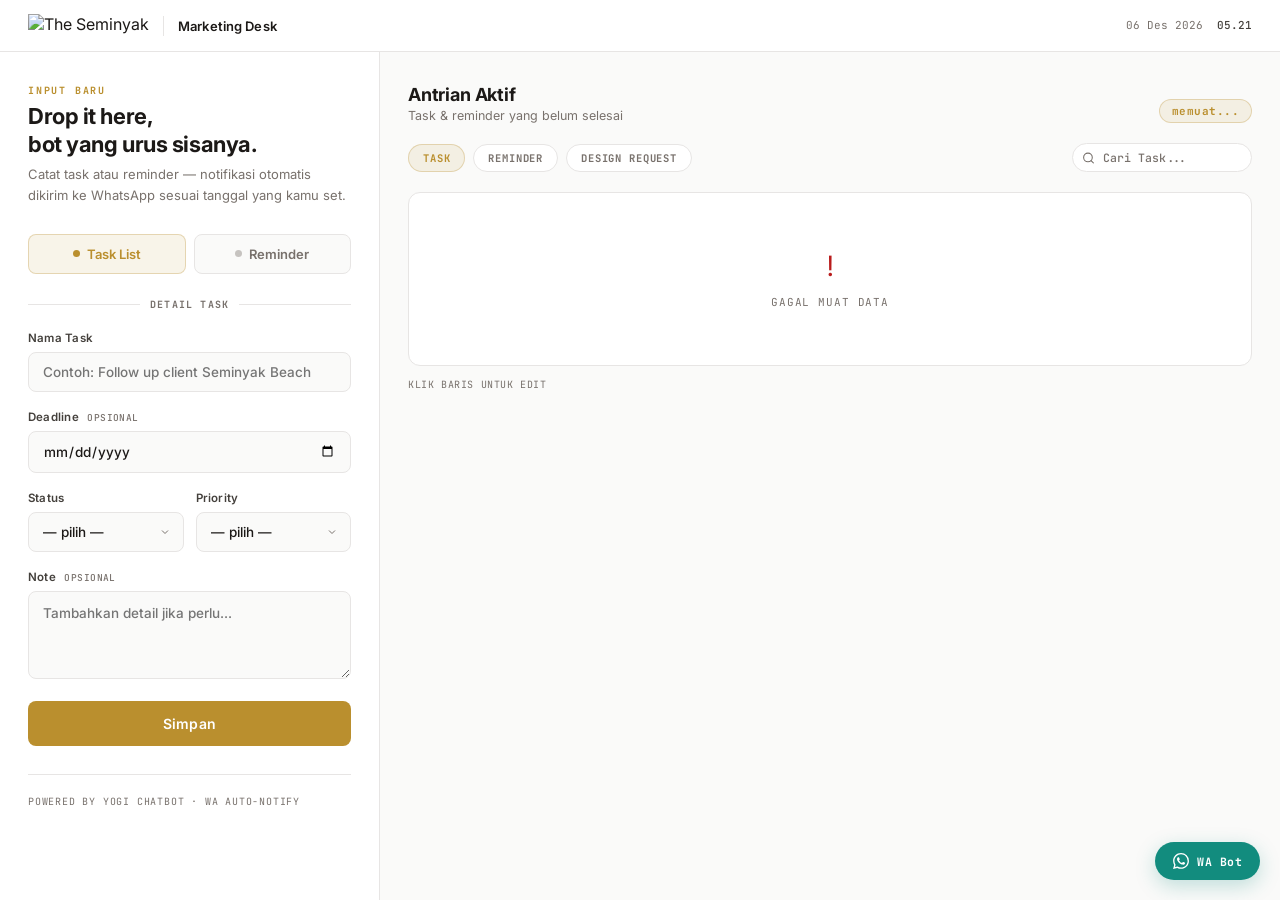
==== index.html @ 79307873 "Update index.html" ====
<!DOCTYPE html>
<html lang="id">
<head>
  <base target="_top">
  <meta name="viewport" content="width=device-width, initial-scale=1">
  <link rel="preconnect" href="https://fonts.googleapis.com">
  <link href="https://fonts.googleapis.com/css2?family=Inter:wght@400;500;600;700&display=swap" rel="stylesheet">
  <link href="https://fonts.googleapis.com/css2?family=JetBrains+Mono:wght@400;500;700&display=swap" rel="stylesheet">
  
  <link rel="stylesheet" href="styles.css">
</head>

<body>

  <nav class="topbar">
    <img class="topbar-logo" src="https://cdn-5d8995b3f911c90950a6130b.closte.com/wp-content/uploads/2024/08/the-seminyak-logo-aug24v1.png" alt="The Seminyak">
    <div class="topbar-div"></div>
    <span class="topbar-title">Marketing Desk</span>
    <div class="topbar-clock" id="mastClock">—</div>
  </nav>

  <div class="body-wrap">

    <div class="left-panel">
      <div class="left-inner">
        <div class="panel-eyebrow">Input Baru</div>
        <h1 class="panel-heading">Drop it here,<br>bot yang urus sisanya.</h1>
        <p class="panel-sub">Catat task atau reminder — notifikasi otomatis dikirim ke WhatsApp sesuai tanggal yang kamu set.</p>

        <form id="mainForm">
          <div class="type-row">
            <input type="radio" id="typeTask" name="type" value="Task List" checked>
            <label for="typeTask" class="type-label"><span class="t-dot"></span>Task List</label>

            <input type="radio" id="typeRemind" name="type" value="Reminder">
            <label for="typeRemind" class="type-label"><span class="t-dot"></span>Reminder</label>
          </div>

          <div class="divider">
            <div class="divider-line"></div>
            <span class="divider-label" id="divLabel">Detail Task</span>
            <div class="divider-line"></div>
          </div>

          <div id="taskFields">
            <div class="field">
              <label for="taskName">Nama Task</label>
              <input id="taskName" name="taskName" type="text" placeholder="Contoh: Follow up client Seminyak Beach" autocomplete="off">
            </div>
            <div class="field">
              <label for="deadline">Deadline <span class="opt-tag">opsional</span></label>
              <input id="deadline" name="deadline" type="date">
            </div>
            <div class="field-row">
              <div class="field">
                <label for="status">Status</label>
                <select id="status" name="status">
                  <option value="">— pilih —</option>
                  <option value="Not started">Not started</option>
                  <option value="In progress">In progress</option>
                </select>
              </div>
              <div class="field">
                <label for="priority">Priority</label>
                <select id="priority" name="priority">
                  <option value="">— pilih —</option>
                  <option value="Low">Low</option>
                  <option value="Medium">Medium</option>
                  <option value="Urgent">Urgent</option>
                </select>
              </div>
            </div>
            <div class="field">
              <label for="note">Note <span class="opt-tag">opsional</span></label>
              <textarea id="note" name="note" placeholder="Tambahkan detail jika perlu..."></textarea>
            </div>
          </div>

          <div id="reminderFields" class="hidden">
            <div class="field">
              <label for="reminderName">Nama Reminder</label>
              <input id="reminderName" name="reminderName" type="text" placeholder="Contoh: Kirim recap mingguan" autocomplete="off">
            </div>
            <div class="field">
              <label for="remDate">Tanggal</label>
              <input id="remDate" name="date" type="date">
            </div>
          </div>

          <button type="submit" class="btn-primary" id="submitBtn">
            <span id="btnLabel">Simpan</span>
          </button>
        </form>

        <div class="footer-note">Powered by Yogi Chatbot · WA Auto-Notify</div>
      </div>
    </div>

    <div class="right-panel">
      <div class="board-header">
        <div class="board-title-wrap">
          <h2 id="boardMainTitle">Antrian Aktif</h2>
          <div class="board-sub" id="boardSubTitle">Task &amp; reminder yang belum selesai</div>
        </div>
        <span class="count-badge" id="countLabel">memuat...</span>
      </div>

      <div class="filter-bar" id="filterBar">
        <div class="chips" id="chipBar">
          <div class="chip active" data-filter="Task List">Task</div>
          <div class="chip" data-filter="Reminder">Reminder</div>
          <div class="chip" data-filter="Design Request">Design Request</div>
        </div>

        <div class="search-wrap" id="searchWrapBox">
          <svg viewBox="0 0 24 24" fill="none" stroke="currentColor" stroke-width="2" stroke-linecap="round" stroke-linejoin="round" aria-hidden="true">
            <circle cx="11" cy="11" r="8"/><line x1="21" y1="21" x2="16.65" y2="16.65"/>
          </svg>
          <input id="searchInput" type="text" placeholder="Cari Task...">
          <button type="button" class="search-clear" id="searchClear" aria-label="Hapus pencarian">&times;</button>
        </div>
      </div>

      <div class="board-list-wrap" id="boardListWrap">
        <div class="board">
          <div id="list">
            <div class="state-box">
              <div class="state-spinner"></div>
              <div class="state-label">Memuat data...</div>
            </div>
          </div>
        </div>
      </div>

      <div class="calendar-wrap" id="calendarWrap">
        <div class="cal-nav">
          <button type="button" class="cal-nav-btn" id="calPrev">
            <svg viewBox="0 0 24 24" fill="none" stroke="currentColor" stroke-width="2.5" stroke-linecap="round" stroke-linejoin="round"><polyline points="15 18 9 12 15 6"/></svg>
          </button>
          <button type="button" class="cal-nav-btn" id="calNext">
            <svg viewBox="0 0 24 24" fill="none" stroke="currentColor" stroke-width="2.5" stroke-linecap="round" stroke-linejoin="round"><polyline points="9 18 15 12 9 6"/></svg>
          </button>
          <div class="cal-month-label"><span id="calMonthLabel">—</span></div>
        </div>

        <div class="cal-grid-wrap">
          <div class="cal-dow">
            <div class="cal-dow-cell">Sen</div><div class="cal-dow-cell">Sel</div><div class="cal-dow-cell">Rab</div>
            <div class="cal-dow-cell">Kam</div><div class="cal-dow-cell">Jum</div><div class="cal-dow-cell">Sab</div><div class="cal-dow-cell">Min</div>
          </div>
          <div class="cal-days" id="calDays"></div>
        </div>

        <div class="agenda-wrap" id="agendaWrap"></div>

        <div class="cal-detail" id="calDetail">
          <div class="cal-detail-head">
            <h4 id="calDetailTitle">—</h4>
            <button type="button" class="cal-detail-close" id="calDetailClose">&times;</button>
          </div>
          <div class="cal-detail-list" id="calDetailList"></div>
        </div>
      </div>

      <div class="design-req-wrap hide" id="designReqWrap">
        <div class="stats-strip" id="reqStatsStrip"></div>
        <div class="board">
          <div class="table-wrapper">
            <table class="req-table">
              <thead>
                <tr>
                  <th>Requester</th>
                  <th>Dept</th>
                  <th>Submitted</th>
                  <th>Deadline</th>
                  <th>Status</th>
                  <th style="text-align: right;">Action</th>
                </tr>
              </thead>
              <tbody id="reqTableBody">
                <tr><td colspan="6" class="state-box"><div class="state-spinner"></div><div class="state-label">Memuat requests...</div></td></tr>
              </tbody>
            </table>
          </div>
        </div>
      </div>

      <div style="margin-top: 12px; font-family: 'JetBrains Mono', monospace; font-size: 10px; letter-spacing:.06em; text-transform:uppercase; color: var(--muted);">
        Klik baris untuk edit
      </div>
    </div>
  </div>

  <a class="wa-float" href="https://wa.me/6281776452000" target="_blank" rel="noopener">
    <svg width="16" height="16" viewBox="0 0 24 24" fill="currentColor" style="flex-shrink:0" aria-hidden="true"><path d="M17.472 14.382c-.297-.149-1.758-.867-2.03-.967-.273-.099-.471-.148-.67.15-.197.297-.767.966-.94 1.164-.173.199-.347.223-.644.075-.297-.15-1.255-.463-2.39-1.475-.883-.788-1.48-1.761-1.653-2.059-.173-.297-.018-.458.13-.606.134-.133.298-.347.446-.52.149-.174.198-.298.298-.497.099-.198.05-.371-.025-.52-.075-.149-.669-1.612-.916-2.207-.242-.579-.487-.5-.669-.51-.173-.008-.371-.01-.57-.01-.198 0-.52.074-.792.372-.272.297-1.04 1.016-1.04 2.479 0 1.462 1.065 2.875 1.213 3.074.149.198 2.096 3.2 5.077 4.487.709.306 1.262.489 1.694.625.712.227 1.36.195 1.871.118.571-.085 1.758-.719 2.006-1.413.248-.694.248-1.289.173-1.413-.074-.124-.272-.198-.57-.347m-5.421 7.403h-.004a9.87 9.87 0 01-5.031-1.378l-.361-.214-3.741.982.998-3.648-.235-.374a9.86 9.86 0 01-1.51-5.26c.001-5.45 4.436-9.884 9.888-9.884 2.64 0 5.122 1.03 6.988 2.898a9.825 9.825 0 012.893 6.994c-.003 5.45-4.437 9.884-9.885 9.884m8.413-18.297A11.815 11.815 0 0012.05 0C5.495 0 .16 5.335.157 11.892c0 2.096.547 4.142 1.588 5.945L.057 24l6.305-1.654a11.882 11.882 0 005.683 1.448h.005c6.554 0 11.89-5.335 11.893-11.893a11.821 11.821 0 00-3.48-8.413z"/></svg>
    WA Bot
  </a>

  <div id="toastOk" class="toast toast-ok"><span class="toast-icon">✓</span><span id="toastOkMsg">Berhasil disimpan</span></div>
  <div id="toastErr" class="toast toast-err"><span class="toast-icon">✕</span><span id="toastErrMsg">Terjadi kesalahan</span></div>

  <div id="editOverlay" class="overlay">
    <div class="modal-card">
      <div class="modal-head">
        <h3 id="editTitle">Edit Item</h3>
        <button type="button" class="close-btn" id="editClose">&times;</button>
      </div>
      <form id="editForm">
        <input type="hidden" id="editId">
        <input type="hidden" id="editType">
        <div id="editTaskFields">
          <div class="field"><label>Nama Task</label><input id="editTaskName" type="text" autocomplete="off"></div>
          <div class="field"><label>Deadline <span class="opt-tag">opsional</span></label><input id="editDeadline" type="date"></div>
          <div class="field-row">
            <div class="field">
              <label>Status</label>
              <select id="editStatus"><option value="Not started">Not started</option><option value="In progress">In progress</option><option value="Done">Done</option></select>
            </div>
            <div class="field">
              <label>Priority</label>
              <select id="editPriority"><option value="Low">Low</option><option value="Medium">Medium</option><option value="Urgent">Urgent</option></select>
            </div>
          </div>
          <div class="field"><label>Note <span class="opt-tag">opsional</span></label><textarea id="editNote"></textarea></div>
        </div>
        <div id="editReminderFields" class="hidden">
          <div class="field"><label>Nama Reminder</label><input id="editRemName" type="text" autocomplete="off"></div>
          <div class="field"><label>Tanggal</label><input id="editRemDate" type="date"></div>
        </div>
        <div class="modal-actions">
          <button type="button" class="btn-secondary" id="editCancel">Batal</button>
          <button type="submit" class="btn-primary" id="editSubmitBtn"><span id="editBtnLabel">Simpan Perubahan</span></button>
        </div>
      </form>
    </div>
  </div>

  <div id="reqModalOverlay" class="overlay">
    <div class="modal-card" style="width: min(92vw, 560px);">
      <div class="modal-head" style="margin-bottom: 16px;">
        <div>
          <h3 id="reqModalName" style="font-size: 16px; margin-bottom: 4px;">—</h3>
          <div id="reqModalMeta" style="font-size: 12px; color: var(--muted); font-family: 'Inter', sans-serif;">—</div>
        </div>
        <button type="button" class="close-btn" id="reqModalClose">&times;</button>
      </div>

      <div class="req-detail-grid">
        <div class="req-field"><span>Email</span><strong id="reqModalEmail">—</strong></div>
        <div class="req-field"><span>Department</span><strong id="reqModalDept">—</strong></div>
        <div class="req-field"><span>Submitted</span><strong id="reqModalSub">—</strong></div>
        <div class="req-field"><span>Deadline</span><strong id="reqModalDead">—</strong></div>
      </div>
      <div class="req-field" style="margin-top:16px;">
        <span>Design Brief & Notes</span>
        <div id="reqModalNotes" style="margin-top:6px; font-size:13.5px; color:var(--ink); line-height:1.6; background:var(--bg); padding:12px; border-radius:8px; border:1px solid var(--line); white-space:pre-wrap;">—</div>
      </div>

      <div class="modal-actions" style="margin-top: 24px; border-top: 1px solid var(--line); padding-top: 20px; align-items:center;">
        <span id="reqModalStatusBadge"></span>
        <div style="flex:1"></div>
        <a id="reqModalFile" href="#" target="_blank" class="btn-secondary" style="text-decoration:none; display:none; flex:unset; padding:8px 14px; font-size:12px;">Lihat File</a>
        <button class="btn-primary" id="reqModalDoneBtn" style="flex:unset; width:auto; padding:8px 14px; font-size:12px; background:var(--ok);">Mark as Done</button>
        <button class="btn-secondary" id="reqModalDeleteBtn" style="flex:unset; width:auto; padding:8px 14px; font-size:12px; color:var(--urgent); border-color:var(--urgent-bg);">Delete</button>
      </div>
    </div>
  </div>

  <div id="confirmOverlay" class="overlay" style="z-index: 9500;">
    <div class="modal-card" style="width: min(90vw, 340px); text-align: center; padding: 30px 24px;">
      <h3 style="margin-bottom: 8px;">Hapus Request?</h3>
      <p style="font-size: 13px; color: var(--muted); margin-bottom: 24px; line-height: 1.5;">Tindakan ini akan menghapus data secara permanen dan tidak dapat dibatalkan.</p>
      <div class="modal-actions">
        <button class="btn-secondary" id="confirmCancelBtn">Batal</button>
        <button class="btn-primary" id="confirmDeleteBtn" style="background: var(--urgent);">
          <span id="confirmDeleteLabel">Ya, Hapus</span>
        </button>
      </div>
    </div>
  </div>

  <script src="config.js"></script>

  <script>
    // ══════════════════════════════════════════════════════════════════════
    // KONFIGURASI URL APP SCRIPT
    // ══════════════════════════════════════════════════════════════════════
    // URL untuk Database Task & Reminder
    const SCRIPT_URL = 'https://script.google.com/macros/s/AKfycby4nQtMFch9K-Pt4bsNKDeoaTxOtPKx12oNicJ55WHdsyRQH2wdNa0r0ftThDE4F9ligQ/exec';
    
    // URL untuk Database Design Request (mengambil dari config.js)
    const REQ_SCRIPT_URL = CONFIG.GAS_WEB_APP_URL; 
    // ══════════════════════════════════════════════════════════════════════

    /* ─── Clock ─── */
    function tickClock() {
      const now = new Date();
      const d = now.toLocaleDateString('id-ID', { day: '2-digit', month: 'short', year: 'numeric' });
      const t = now.toLocaleTimeString('id-ID', { hour: '2-digit', minute: '2-digit' });
      document.getElementById('mastClock').innerHTML = d + '&nbsp;&nbsp;<b>' + t + '</b>';
    }
    tickClock(); setInterval(tickClock, 30000);

    /* ─── Toast helpers ─── */
    function showToast(id, msgId, msg, duration) {
      const el = document.getElementById(id);
      document.getElementById(msgId).textContent = msg;
      el.classList.add('show');
      setTimeout(() => el.classList.remove('show'), duration || 3000);
    }
    function showOk(msg) { showToast('toastOk', 'toastOkMsg', msg, 2800); }
    function showErr(msg) { showToast('toastErr', 'toastErrMsg', msg, 3500); }

    function esc(s) {
      if (!s) return '';
      return String(s).replace(/[&<>"']/g, c => ({'&':'&amp;','<':'&lt;','>':'&gt;','"':'&quot;',"'":'&#39;'}[c]));
    }
    function fmtDate(iso) {
      if (!iso) return '—';
      const d = new Date(iso);
      if (isNaN(d)) return iso;
      return d.toLocaleDateString('id-ID', { day: '2-digit', month: 'short', year: 'numeric' });
    }

    /* ─── Type toggle (Left Panel) ─── */
    const taskFields = document.getElementById('taskFields');
    const reminderFields = document.getElementById('reminderFields');
    const divLabel = document.getElementById('divLabel');

    function toggleType() {
      const v = document.querySelector('input[name="type"]:checked').value;
      const isTask = v === 'Task List';
      taskFields.classList.toggle('hidden', !isTask);
      reminderFields.classList.toggle('hidden', isTask);
      divLabel.textContent = isTask ? 'Detail Task' : 'Detail Reminder';
    }
    document.querySelectorAll('input[name="type"]').forEach(r => r.addEventListener('change', toggleType));
    toggleType();
    
    function today() { return new Date().toISOString().split('T')[0]; }
    document.getElementById('remDate').value = today();

    /* ─── Submit Form (Task & Reminder) ─── */
    const mainForm = document.getElementById('mainForm');
    const submitBtn = document.getElementById('submitBtn');
    const btnLabel = document.getElementById('btnLabel');

    function setSubmitLoading(on) {
      submitBtn.disabled = on;
      btnLabel.innerHTML = on ? '<span class="spinner-sm"></span> Menyimpan...' : 'Simpan';
    }

    mainForm.addEventListener('submit', function(e) {
      e.preventDefault();
      const type = document.querySelector('input[name="type"]:checked').value;
      const data = { type };
      if (type === 'Task List') {
        data.taskName = document.getElementById('taskName').value;
        data.deadline  = document.getElementById('deadline').value;
        data.status    = document.getElementById('status').value;
        data.priority  = document.getElementById('priority').value;
        data.note      = document.getElementById('note').value;
      } else {
        data.reminderName = document.getElementById('reminderName').value;
        data.date         = document.getElementById('remDate').value;
      }

      setSubmitLoading(true);
      fetch(SCRIPT_URL, { method: 'POST', headers: { 'Content-Type': 'text/plain;charset=utf-8' }, body: JSON.stringify(data) })
      .then(r => r.json())
      .then(res => {
        setSubmitLoading(false);
        if (res.success) {
          showOk(res.message || 'Berhasil disimpan');
          mainForm.reset(); document.getElementById('typeTask').checked = true; document.getElementById('remDate').value = today();
          toggleType(); loadItems();
        } else showErr(res.message || 'Gagal menyimpan data');
      })
      .catch(err => { setSubmitLoading(false); showErr(err.message || String(err)); });
    });

    /* ─── Global State & Filter ─── */
    let allItems = []; // Tasks & Reminders
    let reqData = [];  // Design Requests
    let activeFilter = 'Task List';
    
    // View wrappers
    const boardListWrap = document.getElementById('boardListWrap');
    const calendarWrap  = document.getElementById('calendarWrap');
    const designReqWrap = document.getElementById('designReqWrap');
    const searchWrapBox = document.getElementById('searchWrapBox');
    const countLabel    = document.getElementById('countLabel');
    const boardSub      = document.getElementById('boardSubTitle');

    document.getElementById('chipBar').addEventListener('click', function(e) {
      const chip = e.target.closest('.chip');
      if (!chip) return;
      document.querySelectorAll('.chip').forEach(c => c.classList.remove('active'));
      chip.classList.add('active');
      activeFilter = chip.dataset.filter;

      if (activeFilter === 'Design Request') {
        switchToDesignReq();
      } else if (activeFilter === 'Reminder') {
        switchToCal();
      } else {
        switchToList();
        renderList();
      }
    });

    function switchToList() {
      boardListWrap.classList.remove('hide');
      calendarWrap.classList.remove('show');
      designReqWrap.classList.remove('show');
      searchWrapBox.style.display = '';
      boardSub.textContent = "Task yang belum selesai";
    }

    function switchToCal() {
      boardListWrap.classList.add('hide');
      calendarWrap.classList.add('show');
      designReqWrap.classList.remove('show');
      searchWrapBox.style.display = 'none';
      boardSub.textContent = "Jadwal reminder tersimpan";
      renderCalendar();
    }

    function switchToDesignReq() {
      boardListWrap.classList.add('hide');
      calendarWrap.classList.remove('show');
      designReqWrap.classList.add('show');
      searchWrapBox.style.display = 'none';
      boardSub.textContent = "Antrian Design Request tim kreatif";
      if (reqData.length === 0) loadDesignRequests();
      else renderReqTable();
    }

    /* ─── TASKS & REMINDER LOGIC ─── */
    const listEl = document.getElementById('list');

    function priorityClass(p) { return { 'Low': 'pill-low', 'Medium': 'pill-medium', 'Urgent': 'pill-urgent' }[p] || ''; }
    function statusClass(s) { return s === 'Not started' ? 'pill-not-started' : s === 'In progress' ? 'pill-in-progress' : ''; }

    function renderRow(item) {
      const isTask = item.type === 'Task List';
      let pills = '';
      if (item.deadline) pills += '<span class="pill pill-date">' + esc(fmtDate(item.deadline)) + '</span>';
      if (item.status) pills += '<span class="pill ' + statusClass(item.status) + '">' + esc(item.status) + '</span>';
      if (item.priority) pills += '<span class="pill ' + priorityClass(item.priority) + '">' + esc(item.priority) + '</span>';
      
      let actions = '<div class="row-actions"><button type="button" class="btn-sm edit" data-edit-id="' + item.id + '">Edit</button>';
      if (isTask && item.status !== 'Done') actions += '<button type="button" class="btn-sm done" data-done-id="' + item.id + '">Selesai</button>';
      actions += '</div>';

      return `<div class="task-row" data-type="${esc(item.type)}" id="row-${item.id}" data-row-id="${item.id}">
        <div class="row-accent"></div>
        <div class="row-inner">
          <div class="row-top"><div class="row-type-dot"></div><div class="row-title">${esc(item.taskName || '(tanpa nama)')}</div></div>
          ${pills ? `<div class="row-pills">${pills}</div>` : ''}
          ${item.note ? `<div class="row-note">${esc(item.note)}</div>` : ''}
          ${actions}
        </div>
      </div>`;
    }

    function renderList() {
      if (activeFilter === 'Design Request') return;
      const q = (document.getElementById('searchInput').value || '').toLowerCase().trim();
      let filtered = activeFilter === 'all' ? allItems : allItems.filter(i => i.type === activeFilter);
      if (q) filtered = filtered.filter(i => (i.taskName||'').toLowerCase().includes(q) || (i.note||'').toLowerCase().includes(q) || (i.status||'').toLowerCase().includes(q));
      if (activeFilter === 'Task List') filtered = filtered.sort((a, b) => (a.priority === 'Urgent' ? 0 : 1) - (b.priority === 'Urgent' ? 0 : 1));
      
      countLabel.textContent = filtered.length + ' item';
      if (!filtered.length) {
        listEl.innerHTML = `<div class="state-box"><div class="state-icon">◌</div><div class="state-label">${q ? 'Tidak ada hasil' : 'Belum ada entri'}</div></div>`;
        return;
      }
      listEl.innerHTML = filtered.map(renderRow).join('');
    }

    document.getElementById('searchInput').addEventListener('input', function() {
      document.getElementById('searchClear').classList.toggle('visible', this.value.length > 0);
      renderList();
    });
    document.getElementById('searchClear').addEventListener('click', function() {
      document.getElementById('searchInput').value = ''; this.classList.remove('visible'); renderList();
    });

    listEl.addEventListener('click', function(e) {
      const doneBtn = e.target.closest('[data-done-id]');
      if (doneBtn) { e.stopPropagation(); markDone(doneBtn.dataset.doneId); return; }
      const editBtn = e.target.closest('[data-edit-id]');
      if (editBtn) { e.stopPropagation(); openEdit(editBtn.dataset.editId); return; }
      const row = e.target.closest('.task-row');
      if (row) openEdit(row.dataset.rowId);
    });

    function markDone(id) {
      const row = document.getElementById('row-' + id);
      if (row) row.style.opacity = '.45';
      fetch(SCRIPT_URL, { method: 'POST', headers: { 'Content-Type': 'text/plain;charset=utf-8' }, body: JSON.stringify({ action: 'updateStatus', id: id, status: 'Done' }) })
      .then(r => r.json()).then(res => {
        if (res.success) { showOk('Task selesai'); loadItems(); } else { showErr('Gagal'); if (row) row.style.opacity = '1'; }
      }).catch(err => { showErr(err.message); if (row) row.style.opacity = '1'; });
    }

    function loadItems() {
      fetch(SCRIPT_URL + '?action=getReminders')
      .then(r => r.json())
      .then(res => {
        if (res.success) { allItems = res.data || []; renderList(); if (activeFilter === 'Reminder') renderCalendar(); }
        else throw new Error(res.message);
      })
      .catch(err => { listEl.innerHTML = `<div class="state-box state-error"><div class="state-icon">!</div><div class="state-label">Gagal muat data</div></div>`; });
    }

    /* ─── CALENDAR LOGIC ─── */
    let calYear = new Date().getFullYear(), calMonth = new Date().getMonth(), calSelectedDate = null;
    const MONTHS_ID = ['Januari','Februari','Maret','April','Mei','Juni','Juli','Agustus','September','Oktober','November','Desember'];
    function isoDate(y, m, d) { return y + '-' + String(m + 1).padStart(2,'0') + '-' + String(d).padStart(2,'0'); }
    function itemsOnDate(iso) { return allItems.filter(i => (i.deadline || '') === iso && i.type === 'Reminder'); }

    function renderCalendar() {
      document.getElementById('calMonthLabel').innerHTML = MONTHS_ID[calMonth] + ' <span>' + calYear + '</span>';
      const todayIso = today(), firstDay = new Date(calYear, calMonth, 1), lastDay = new Date(calYear, calMonth + 1, 0);
      let startDow = firstDay.getDay() === 0 ? 6 : firstDay.getDay() - 1;
      let html = '';
      const prevLastDay = new Date(calYear, calMonth, 0).getDate();
      for (let i = startDow - 1; i >= 0; i--) html += renderCalCell(prevLastDay - i, isoDate(calYear, calMonth - 1, prevLastDay - i), true, todayIso);
      for (let d = 1; d <= lastDay.getDate(); d++) html += renderCalCell(d, isoDate(calYear, calMonth, d), false, todayIso);
      const totalCells = startDow + lastDay.getDate(), rem = totalCells % 7 === 0 ? 0 : 7 - (totalCells % 7);
      for (let d = 1; d <= rem; d++) html += renderCalCell(d, isoDate(calYear, calMonth + 1, d), true, todayIso);
      
      const calDaysEl = document.getElementById('calDays');
      calDaysEl.innerHTML = html;
      calDaysEl.querySelectorAll('.cal-cell').forEach(cell => {
        cell.addEventListener('click', function() {
          calSelectedDate = this.dataset.date;
          calDaysEl.querySelectorAll('.cal-cell').forEach(c => c.classList.remove('selected'));
          this.classList.add('selected'); showCalDetail(this.dataset.date);
        });
      });
      if (calSelectedDate) { const sel = calDaysEl.querySelector(`[data-date="${calSelectedDate}"]`); if (sel) sel.classList.add('selected'); }
    }

    function renderCalCell(dayNum, iso, otherMonth, todayIso) {
      const items = itemsOnDate(iso);
      let cls = 'cal-cell' + (otherMonth ? ' other-month' : '') + (iso === todayIso ? ' today' : '') + (iso === calSelectedDate ? ' selected' : '');
      let ev = items.slice(0, 2).map(i => `<div class="cal-event type-reminder"><span class="cal-event-dot"></span>${esc((i.taskName||'').substring(0,18))}</div>`).join('');
      if (items.length > 2) ev += `<div class="cal-event-more">+${items.length - 2} lagi</div>`;
      return `<div class="${cls}" data-date="${iso}"><div class="cal-day-num">${dayNum}</div><div class="cal-events">${ev}</div></div>`;
    }

    function showCalDetail(iso) {
      const items = itemsOnDate(iso), dEl = document.getElementById('calDetail');
      document.getElementById('calDetailTitle').textContent = new Date(iso + 'T00:00:00').toLocaleDateString('id-ID', { weekday:'long', day:'numeric', month:'long', year:'numeric' });
      const lEl = document.getElementById('calDetailList');
      if (!items.length) lEl.innerHTML = '<div class="state-box" style="padding:20px"><div class="state-label">Tidak ada reminder</div></div>';
      else lEl.innerHTML = items.map(renderRow).join('');
      dEl.classList.add('show');
    }

    document.getElementById('calDetailClose').addEventListener('click', () => { document.getElementById('calDetail').classList.remove('show'); calSelectedDate = null; document.querySelectorAll('.cal-cell').forEach(c => c.classList.remove('selected')); });
    document.getElementById('calPrev').addEventListener('click', () => { calMonth--; if(calMonth < 0){calMonth=11; calYear--;} renderCalendar(); document.getElementById('calDetail').classList.remove('show'); });
    document.getElementById('calNext').addEventListener('click', () => { calMonth++; if(calMonth > 11){calMonth=0; calYear++;} renderCalendar(); document.getElementById('calDetail').classList.remove('show'); });

    /* ─── EDIT MODAL LOGIC (Tasks & Reminders) ─── */
    const editOverlay = document.getElementById('editOverlay'), editForm = document.getElementById('editForm');
    function openEdit(id) {
      const item = allItems.find(i => String(i.id) === String(id)); if (!item) return;
      document.getElementById('editId').value = item.id; document.getElementById('editType').value = item.type;
      const isTask = item.type === 'Task List';
      document.getElementById('editTitle').textContent = isTask ? 'Edit Task' : 'Edit Reminder';
      document.getElementById('editTaskFields').classList.toggle('hidden', !isTask);
      document.getElementById('editReminderFields').classList.toggle('hidden', isTask);
      if (isTask) {
        document.getElementById('editTaskName').value = item.taskName || ''; document.getElementById('editDeadline').value = item.deadline || '';
        document.getElementById('editStatus').value = item.status || 'Not started'; document.getElementById('editPriority').value = item.priority || 'Low';
        document.getElementById('editNote').value = item.note || '';
      } else {
        document.getElementById('editRemName').value = item.taskName || ''; document.getElementById('editRemDate').value = item.deadline || '';
      }
      editOverlay.classList.add('show');
    }
    function closeEdit() { editOverlay.classList.remove('show'); }
    document.getElementById('editClose').addEventListener('click', closeEdit); document.getElementById('editCancel').addEventListener('click', closeEdit);

    editForm.addEventListener('submit', function(e) {
      e.preventDefault();
      const id = document.getElementById('editId').value, type = document.getElementById('editType').value, isTask = type === 'Task List';
      const btn = document.getElementById('editSubmitBtn'), lbl = document.getElementById('editBtnLabel');
      btn.disabled = true; lbl.innerHTML = '<span class="spinner-sm"></span> Menyimpan...';
      const payload = { action: 'updateItem', id, type };
      if (isTask) { payload.taskName = document.getElementById('editTaskName').value; payload.deadline = document.getElementById('editDeadline').value; payload.status = document.getElementById('editStatus').value; payload.priority = document.getElementById('editPriority').value; payload.note = document.getElementById('editNote').value; }
      else { payload.reminderName = document.getElementById('editRemName').value; payload.date = document.getElementById('editRemDate').value; }
      fetch(SCRIPT_URL, { method: 'POST', body: JSON.stringify(payload) }).then(r=>r.json()).then(res=>{
        btn.disabled=false; lbl.textContent='Simpan Perubahan'; if(res.success){closeEdit(); showOk('Perubahan tersimpan'); loadItems();} else showErr('Gagal menyimpan');
      });
    });

    /* ══════════════════════════════════════════════════════════════════════
       DESIGN REQUEST LOGIC (Tabel + Data API)
       ══════════════════════════════════════════════════════════════════════ */
    let reqActiveIndex = null;

    function loadDesignRequests() {
      const tbody = document.getElementById('reqTableBody');
      tbody.innerHTML = '<tr><td colspan="6" class="state-box"><div class="state-spinner"></div><div class="state-label">Memuat requests...</div></td></tr>';

      fetch(`${REQ_SCRIPT_URL}?action=getRequests`)
        .then(res => res.json())
        .then(data => {
          reqData = data || [];
          renderReqTable();
        })
        .catch(err => {
          tbody.innerHTML = '<tr><td colspan="6" class="state-box"><div class="state-icon">!</div><div class="state-label">Gagal terhubung ke database Request.</div></td></tr>';
        });
    }

    function renderReqTable() {
      const tbody = document.getElementById('reqTableBody');
      tbody.innerHTML = '';
      countLabel.textContent = reqData.length + ' item';

      // Update stat strip
      const total = reqData.length;
      const pending = reqData.filter(r => r.Status === 'Pending').length;
      const done = reqData.filter(r => r.Status === 'Done').length;
      document.getElementById('reqStatsStrip').innerHTML = `
        <div class="stat-pill"><span class="stat-num">${total}</span><span class="stat-label">Total</span></div>
        <div class="stat-pill"><span class="stat-num" style="color:var(--warn);">${pending}</span><span class="stat-label">Pending</span></div>
        <div class="stat-pill"><span class="stat-num" style="color:var(--ok);">${done}</span><span class="stat-label">Done</span></div>
      `;

      if (reqData.length === 0) {
        tbody.innerHTML = '<tr><td colspan="6" class="state-box"><div class="state-icon">◌</div><div class="state-label">Belum ada Design Request</div></td></tr>';
        return;
      }

      reqData.forEach((row, idx) => {
        const isPending = row.Status === 'Pending';
        const overdue = isPending && new Date(row.Deadline) < new Date();
        const tr = document.createElement('tr');
        
        tr.innerHTML = `
          <td>
            <div style="font-weight:600; color:var(--ink); margin-bottom:2px;">${esc(row.Name || '—')}</div>
            <div style="font-size:11px; color:var(--muted);">${esc(row.Email || '')}</div>
          </td>
          <td>${esc(row.Department || '—')}</td>
          <td>${fmtDate(row['Date Submit'])}</td>
          <td style="${overdue ? 'color:var(--urgent); font-weight:600;' : ''}">${fmtDate(row.Deadline)}</td>
          <td><span class="pill ${isPending ? 'pill-medium' : 'pill-low'}">${esc(row.Status)}</span></td>
          <td style="text-align:right;">
            <button class="btn-sm" style="border:1px solid var(--line-2);" onclick="event.stopPropagation(); openReqModal(${idx})">Lihat</button>
          </td>
        `;
        tr.addEventListener('click', () => openReqModal(idx));
        tbody.appendChild(tr);
      });
    }

    /* ─── MODAL DESIGN REQUEST ─── */
    const reqModalOverlay = document.getElementById('reqModalOverlay');

    function openReqModal(idx) {
      const row = reqData[idx];
      if (!row) return;
      reqActiveIndex = idx;
      const isPending = row.Status === 'Pending';

      document.getElementById('reqModalName').textContent = row.Name || '—';
      document.getElementById('reqModalMeta').textContent = `${row.Department || '—'} · Diajukan ${fmtDate(row['Date Submit'])}`;
      document.getElementById('reqModalEmail').textContent = row.Email || '—';
      document.getElementById('reqModalDept').textContent = row.Department || '—';
      document.getElementById('reqModalSub').textContent = fmtDate(row['Date Submit']);
      document.getElementById('reqModalDead').textContent = fmtDate(row.Deadline);
      document.getElementById('reqModalNotes').textContent = row.Notes || '—';
      
      document.getElementById('reqModalStatusBadge').innerHTML = `<span class="pill ${isPending ? 'pill-medium' : 'pill-low'}">${esc(row.Status)}</span>`;
      
      const fileLink = document.getElementById('reqModalFile');
      if (row['File URL']) { fileLink.href = row['File URL']; fileLink.style.display = 'inline-flex'; } 
      else { fileLink.style.display = 'none'; }

      document.getElementById('reqModalDoneBtn').style.display = isPending ? 'inline-block' : 'none';
      reqModalOverlay.classList.add('show');
    }

    document.getElementById('reqModalClose').addEventListener('click', () => reqModalOverlay.classList.remove('show'));
    reqModalOverlay.addEventListener('click', e => { if (e.target === reqModalOverlay) reqModalOverlay.classList.remove('show'); });

    // Mark as Done (Request)
    document.getElementById('reqModalDoneBtn').addEventListener('click', () => {
      if (reqActiveIndex === null) return;
      const btn = document.getElementById('reqModalDoneBtn');
      btn.disabled = true; btn.textContent = 'Updating...';

      fetch(`${REQ_SCRIPT_URL}?action=markDone&rowIndex=${reqActiveIndex}`)
        .then(() => {
          reqData[reqActiveIndex].Status = 'Done';
          renderReqTable();
          showOk('Request ditandai selesai');
          openReqModal(reqActiveIndex); // Refresh modal
        })
        .catch(err => showErr('Gagal mengupdate request'))
        .finally(() => { btn.disabled = false; btn.textContent = 'Mark as Done'; });
    });

    /* ─── CONFIRM DELETE (Request) ─── */
    const confirmOverlay = document.getElementById('confirmOverlay');
    document.getElementById('reqModalDeleteBtn').addEventListener('click', () => {
      confirmOverlay.classList.add('show');
    });

    document.getElementById('confirmCancelBtn').addEventListener('click', () => confirmOverlay.classList.remove('show'));

    document.getElementById('confirmDeleteBtn').addEventListener('click', () => {
      if (reqActiveIndex === null) return;
      const btn = document.getElementById('confirmDeleteBtn');
      const lbl = document.getElementById('confirmDeleteLabel');
      btn.disabled = true; lbl.textContent = 'Menghapus...';

      fetch(`${REQ_SCRIPT_URL}?action=deleteRequest&rowIndex=${reqActiveIndex}`)
        .then(() => {
          reqData.splice(reqActiveIndex, 1);
          reqActiveIndex = null;
          renderReqTable();
          confirmOverlay.classList.remove('show');
          reqModalOverlay.classList.remove('show');
          showOk('Request berhasil dihapus');
        })
        .catch(err => showErr('Gagal menghapus request'))
        .finally(() => { btn.disabled = false; lbl.textContent = 'Ya, Hapus'; });
    });

    // Init
    loadItems();

  </script>
</body>
</html>
---- styles.css ----
:root {
  --bg: #fafaf9;
  --surface: #ffffff;
  --ink: #1c1917;
  --ink-2: #44403c;
  --muted: #78716c;
  --line: #e7e5e4;
  --line-2: #d6d3d1;

  --gold: #BA8F2E;
  --gold-hover: #9c7726;
  --gold-dim: rgba(186,143,46,0.10);
  --gold-border: rgba(186,143,46,0.30);

  --ok: #15803d;
  --ok-bg: #f0fdf4;
  --warn: #b45309;
  --warn-bg: #fffbeb;
  --urgent: #b91c1c;
  --urgent-bg: #fef2f2;
  --info-bg: #f5f5f4;
}

*, *::before, *::after { margin:0; padding:0; box-sizing:border-box; }

body {
  min-height: 100vh;
  background: var(--bg);
  color: var(--ink);
  font-family: 'Inter', sans-serif;
  -webkit-font-smoothing: antialiased;
}

/* ─── NAV BAR ─── */
.topbar {
  height: 52px;
  border-bottom: 1px solid var(--line);
  background: var(--surface);
  display: flex;
  align-items: center;
  padding: 0 28px;
  gap: 14px;
  position: sticky;
  top: 0;
  z-index: 100;
}

.brand-mark { width: 28px; height: 28px; border-radius: 6px; background: var(--gold); display: flex; align-items: center; justify-content: center; }
.brand-mark svg { width: 14px; height: 14px; fill: #fff; }
.topbar-logo { height: 24px; object-fit: contain; }
.topbar-div { width: 1px; height: 20px; background: var(--line); }
.topbar-title { font-size: 13px; font-weight: 600; color: var(--ink); letter-spacing: .01em; }
.topbar-clock { margin-left: auto; font-family: 'JetBrains Mono', monospace; font-size: 11px; color: var(--muted); line-height: 1.4; text-align: right; }
.topbar-clock b { color: var(--ink-2); font-weight: 500; }

/* ─── LAYOUT ─── */
.body-wrap { display: grid; grid-template-columns: 380px 1fr; min-height: calc(100vh - 52px); }

/* ─── LEFT PANEL ─── */
.left-panel { border-right: 1px solid var(--line); background: var(--surface); display: flex; flex-direction: column; }
.left-inner { padding: 32px 28px 40px; position: sticky; top: 52px; max-height: calc(100vh - 52px); overflow-y: auto; }

.panel-eyebrow { font-family: 'JetBrains Mono', monospace; font-size: 10px; font-weight: 700; letter-spacing: .18em; text-transform: uppercase; color: var(--gold); margin-bottom: 6px; }
.panel-heading { font-size: 22px; font-weight: 700; color: var(--ink); line-height: 1.25; letter-spacing: -.02em; margin-bottom: 6px; }
.panel-sub { font-size: 13px; color: var(--muted); line-height: 1.6; margin-bottom: 28px; }

/* Type toggle */
.type-row { display: grid; grid-template-columns: 1fr 1fr; gap: 8px; margin-bottom: 24px; }
.type-row input { display: none; }
.type-label { display: flex; align-items: center; justify-content: center; gap: 7px; padding: 11px 14px; border-radius: 8px; border: 1px solid var(--line); background: var(--bg); color: var(--muted); font-size: 13px; font-weight: 600; cursor: pointer; transition: .18s ease; user-select: none; }
.type-label .t-dot { width: 7px; height: 7px; border-radius: 50%; background: currentColor; opacity: .4; transition: .18s ease; }
.type-row input:checked + .type-label { border-color: var(--gold-border); color: var(--gold); background: var(--gold-dim); }
.type-row input:checked + .type-label .t-dot { opacity: 1; }

.divider { display: flex; align-items: center; gap: 10px; margin-bottom: 20px; }
.divider-line { flex: 1; height: 1px; background: var(--line); }
.divider-label { font-family: 'JetBrains Mono', monospace; font-size: 10px; font-weight: 700; letter-spacing: .12em; text-transform: uppercase; color: var(--muted); }

/* Fields */
.field { margin-bottom: 18px; }
.field-row { display: grid; grid-template-columns: 1fr 1fr; gap: 12px; }
.field > label, .field-row .field > label { display: block; font-size: 11.5px; font-weight: 600; color: var(--ink-2); letter-spacing: .02em; margin-bottom: 7px; }
.opt-tag { font-family: 'JetBrains Mono', monospace; font-size: 9.5px; font-weight: 500; color: var(--muted); letter-spacing: .05em; text-transform: uppercase; margin-left: 5px; }

input[type=text], input[type=date], select, textarea { width: 100%; background: var(--bg); border: 1px solid var(--line); border-radius: 8px; padding: 11px 14px; font-size: 13.5px; font-family: 'Inter', sans-serif; font-weight: 500; color: var(--ink); outline: none; transition: border-color .15s, box-shadow .15s; }
input[type=text]:focus, input[type=date]:focus, select:focus, textarea:focus { border-color: var(--gold); box-shadow: 0 0 0 3px var(--gold-dim); background: var(--surface); }

select { appearance: none; -webkit-appearance: none; background-image: url("data:image/svg+xml,%3Csvg xmlns='http://www.w3.org/2000/svg' width='12' height='12' viewBox='0 0 24 24' fill='none' stroke='%2378716c' stroke-width='2'%3E%3Cpolyline points='6 9 12 15 18 9'/%3E%3C/svg%3E"); background-repeat: no-repeat; background-position: right 12px center; padding-right: 34px; cursor: pointer; }
textarea { min-height: 88px; resize: vertical; line-height: 1.55; }
.hidden { display: none !important; }

/* Submit button */
.btn-primary { width: 100%; margin-top: 8px; padding: 14px 20px; background: var(--gold); color: #fff; border: none; border-radius: 8px; font-family: 'Inter', sans-serif; font-size: 14px; font-weight: 600; cursor: pointer; display: flex; align-items: center; justify-content: center; gap: 9px; transition: background .18s, transform .1s; letter-spacing: .01em; }
.btn-primary:hover { background: var(--gold-hover); }
.btn-primary:active { transform: scale(.99); }
.btn-primary:disabled { opacity: .65; cursor: not-allowed; transform: none; }

.spinner-sm { width: 15px; height: 15px; border: 2px solid rgba(255,255,255,.35); border-top-color: #fff; border-radius: 50%; animation: spin .7s linear infinite; flex-shrink: 0; }
@keyframes spin { to { transform: rotate(360deg); } }

.footer-note { margin-top: 28px; padding-top: 20px; border-top: 1px solid var(--line); font-family: 'JetBrains Mono', monospace; font-size: 10px; letter-spacing: .08em; color: var(--muted); text-transform: uppercase; }

/* ─── RIGHT PANEL ─── */
.right-panel { padding: 32px 28px 60px; }
.board-header { display: flex; align-items: flex-end; justify-content: space-between; margin-bottom: 20px; gap: 12px; }
.board-title-wrap h2 { font-size: 18px; font-weight: 700; color: var(--ink); letter-spacing: -.01em; }
.board-title-wrap .board-sub { font-size: 12.5px; color: var(--muted); margin-top: 3px; }
.count-badge { font-family: 'JetBrains Mono', monospace; font-size: 11px; font-weight: 700; color: var(--gold); background: var(--gold-dim); border: 1px solid var(--gold-border); border-radius: 20px; padding: 4px 12px; letter-spacing: .04em; }

/* Filter bar */
.filter-bar { display: flex; align-items: center; gap: 8px; margin-bottom: 20px; }
.search-wrap { position: relative; flex: 0 0 180px; }
.search-wrap svg { position: absolute; left: 10px; top: 50%; transform: translateY(-50%); width: 13px; height: 13px; color: var(--muted); pointer-events: none; }
#searchInput { width: 100%; background: var(--surface); border: 1px solid var(--line); border-radius: 20px; padding: 6px 30px 6px 30px; font-size: 11.5px; font-family: 'JetBrains Mono', monospace; font-weight: 500; color: var(--ink); outline: none; transition: border-color .15s, box-shadow .15s, width .2s; }
#searchInput::placeholder { color: var(--muted); }
#searchInput:focus { border-color: var(--gold); box-shadow: 0 0 0 3px var(--gold-dim); }
.search-clear { position: absolute; right: 8px; top: 50%; transform: translateY(-50%); width: 16px; height: 16px; border-radius: 50%; background: var(--line); border: none; color: var(--muted); font-size: 11px; line-height: 1; cursor: pointer; display: none; align-items: center; justify-content: center; transition: background .15s; }
.search-clear:hover { background: var(--line-2); color: var(--ink); }
.search-clear.visible { display: flex; }

.chips { display: flex; gap: 8px; flex: 1; flex-wrap: wrap; }
.chip { font-family: 'JetBrains Mono', monospace; font-size: 10.5px; font-weight: 700; letter-spacing: .08em; text-transform: uppercase; padding: 6px 14px; border-radius: 20px; border: 1px solid var(--line); background: var(--surface); color: var(--muted); cursor: pointer; transition: .15s ease; user-select: none; }
.chip:hover { border-color: var(--line-2); color: var(--ink-2); }
.chip.active { background: var(--gold-dim); color: var(--gold); border-color: var(--gold-border); }

.board { background: var(--surface); border: 1px solid var(--line); border-radius: 12px; overflow: hidden; }
.state-box { padding: 56px 24px; text-align: center; }
.state-icon { font-size: 28px; margin-bottom: 12px; opacity: .35; }
.state-label { font-family: 'JetBrains Mono', monospace; font-size: 11px; letter-spacing: .08em; text-transform: uppercase; color: var(--muted); }
.state-spinner { width: 26px; height: 26px; border: 2px solid var(--line); border-top-color: var(--gold); border-radius: 50%; margin: 0 auto 14px; animation: spin .8s linear infinite; }
.state-error { color: var(--urgent); } .state-error .state-icon { opacity: 1; }

/* Task rows */
.task-row { display: flex; align-items: flex-start; gap: 0; padding: 0; border-bottom: 1px solid var(--line); cursor: pointer; transition: background .15s; }
.task-row:last-child { border-bottom: none; }
.task-row:hover { background: var(--bg); }
.row-accent { width: 3px; align-self: stretch; flex-shrink: 0; border-radius: 0; background: transparent; transition: background .15s; }
.task-row:hover .row-accent, .task-row[data-type="Reminder"] .row-accent { background: var(--gold); }
.task-row[data-type="Task List"] .row-accent { background: var(--line-2); }

.row-inner { flex: 1; min-width: 0; padding: 16px 18px 16px 16px; }
.row-top { display: flex; align-items: flex-start; gap: 10px; margin-bottom: 10px; }
.row-type-dot { width: 8px; height: 8px; border-radius: 50%; background: var(--line-2); flex-shrink: 0; margin-top: 5px; }
[data-type="Reminder"] .row-type-dot { background: var(--gold); }
.row-title { font-size: 14px; font-weight: 600; color: var(--ink); line-height: 1.4; word-break: break-word; }

.row-pills { display: flex; flex-wrap: wrap; gap: 5px; margin-bottom: 10px; }
.pill { display: inline-flex; align-items: center; font-family: 'JetBrains Mono', monospace; font-size: 10px; font-weight: 600; letter-spacing: .04em; text-transform: uppercase; padding: 3px 9px; border-radius: 4px; white-space: nowrap; }
.pill-date { background: var(--info-bg); color: var(--muted); border: 1px solid var(--line); }
.pill-not-started { background: var(--info-bg); color: #57534e; }
.pill-in-progress { background: var(--gold-dim); color: var(--gold); border: 1px solid var(--gold-border); }
.pill-low { background: var(--ok-bg); color: var(--ok); }
.pill-medium { background: var(--warn-bg); color: var(--warn); }
.pill-urgent { background: var(--urgent-bg); color: var(--urgent); }

.row-note { font-size: 12.5px; color: var(--muted); line-height: 1.55; background: var(--bg); padding: 9px 12px; border-left: 2px solid var(--line); border-radius: 0 5px 5px 0; margin-bottom: 10px; word-break: break-word; }
.row-actions { display: flex; gap: 6px; justify-content: flex-end; }
.btn-sm { font-family: 'JetBrains Mono', monospace; font-size: 10px; font-weight: 700; letter-spacing: .06em; text-transform: uppercase; padding: 5px 12px; border-radius: 5px; border: 1px solid var(--line); background: var(--surface); color: var(--muted); cursor: pointer; transition: .15s ease; }
.btn-sm:hover { border-color: var(--ink); color: var(--ink); }
.btn-sm.edit:hover { border-color: var(--gold); color: var(--gold); background: var(--gold-dim); }
.btn-sm.done:hover { border-color: var(--ok); color: var(--ok); background: var(--ok-bg); }

/* ─── TOAST / MODAL ─── */
.toast { position: fixed; left: 50%; bottom: 28px; transform: translateX(-50%) translateY(12px); padding: 11px 20px 11px 16px; border-radius: 8px; font-size: 13px; font-weight: 500; display: flex; align-items: center; gap: 10px; opacity: 0; visibility: hidden; transition: .25s cubic-bezier(.34,1.56,.64,1); z-index: 10000; max-width: min(92vw, 380px); box-shadow: 0 4px 20px rgba(0,0,0,.12); }
.toast.show { opacity: 1; visibility: visible; transform: translateX(-50%) translateY(0); }
.toast-ok { background: #052e16; color: #bbf7d0; }
.toast-err { background: #450a0a; color: #fecaca; }
.toast-icon { font-size: 16px; flex-shrink: 0; }

.overlay { position: fixed; inset: 0; background: rgba(28,25,23,.45); backdrop-filter: blur(3px); display: flex; align-items: center; justify-content: center; opacity: 0; visibility: hidden; transition: .2s ease; z-index: 9000; padding: 20px; }
.overlay.show { opacity: 1; visibility: visible; }

.modal-card { width: min(92vw, 440px); max-height: 90vh; overflow-y: auto; background: var(--surface); border: 1px solid var(--line); border-radius: 14px; padding: 26px 24px 24px; box-shadow: 0 20px 40px rgba(0,0,0,.15); transform: translateY(10px) scale(.97); animation: popIn .22s cubic-bezier(.34,1.56,.64,1) forwards; }
@keyframes popIn { to { transform: translateY(0) scale(1); } }
.modal-head { display: flex; align-items: flex-start; justify-content: space-between; margin-bottom: 22px; gap: 16px; }
.modal-head h3 { font-size: 16px; font-weight: 700; color: var(--ink); }
.close-btn { width: 28px; height: 28px; border-radius: 6px; border: 1px solid var(--line); background: var(--bg); color: var(--muted); font-size: 16px; line-height: 1; cursor: pointer; display: flex; align-items: center; justify-content: center; transition: .15s ease; flex-shrink:0; }
.close-btn:hover { color: var(--ink); border-color: var(--ink-2); }
.modal-actions { display: flex; gap: 10px; margin-top: 20px; }
.btn-secondary { flex: 1; padding: 12px 16px; border: 1px solid var(--line); border-radius: 8px; background: var(--surface); color: var(--ink-2); font-family: 'Inter', sans-serif; font-size: 13.5px; font-weight: 600; cursor: pointer; transition: .15s ease; text-align: center; }
.btn-secondary:hover { background: var(--bg); border-color: var(--line-2); }
.modal-actions .btn-primary { flex: 2; margin-top: 0; }

/* ─── CALENDAR / WRAPPERS ─── */
.calendar-wrap, .design-req-wrap { display: none; }
.calendar-wrap.show, .design-req-wrap.show { display: block; }
.board-list-wrap { display: block; }
.board-list-wrap.hide { display: none; }

.cal-nav { display: flex; align-items: center; gap: 6px; margin-bottom: 14px; }
.cal-nav-btn { width: 24px; height: 24px; border-radius: 5px; border: 1px solid var(--line); background: transparent; color: var(--muted); cursor: pointer; display: flex; align-items: center; justify-content: center; transition: .15s ease; flex-shrink: 0; }
.cal-nav-btn:hover { border-color: var(--gold); color: var(--gold); }
.cal-nav-btn svg { width: 11px; height: 11px; }
.cal-month-label { font-family: 'Inter', sans-serif; font-size: 13.5px; font-weight: 700; color: var(--ink); letter-spacing: -.01em; }
.cal-month-label span { font-family: 'JetBrains Mono', monospace; font-size: 10.5px; font-weight: 500; color: var(--muted); margin-left: 6px; }

.cal-grid-wrap { background: var(--surface); border: 1px solid var(--line); border-radius: 12px; overflow: hidden; }
.cal-dow { display: grid; grid-template-columns: repeat(7, 1fr); border-bottom: 1px solid var(--line); }
.cal-dow-cell { padding: 8px 4px; text-align: center; font-family: 'JetBrains Mono', monospace; font-size: 9.5px; font-weight: 700; letter-spacing: .08em; text-transform: uppercase; color: var(--muted); }
.cal-days { display: grid; grid-template-columns: repeat(7, 1fr); }
.cal-cell { min-height: 88px; border-right: 1px solid var(--line); border-bottom: 1px solid var(--line); padding: 7px 6px 6px; cursor: pointer; transition: background .12s; position: relative; vertical-align: top; }
.cal-cell:nth-child(7n) { border-right: none; }
.cal-cell:hover { background: var(--bg); }
.cal-cell.other-month { background: #fafaf9; } .cal-cell.other-month .cal-day-num { color: var(--line-2); }
.cal-cell.today .cal-day-num { background: var(--gold); color: #fff; border-radius: 50%; width: 22px; height: 22px; display: flex; align-items: center; justify-content: center; }
.cal-cell.selected { background: var(--gold-dim); } .cal-cell.selected .cal-day-num { color: var(--gold); }
.cal-day-num { font-family: 'JetBrains Mono', monospace; font-size: 11px; font-weight: 700; color: var(--ink-2); margin-bottom: 4px; width: 22px; height: 22px; display: flex; align-items: center; justify-content: center; }
.cal-events { display: flex; flex-direction: column; gap: 2px; }
.cal-event { display: flex; align-items: center; gap: 4px; font-size: 10px; font-family: 'Inter', sans-serif; font-weight: 600; line-height: 1.3; padding: 2px 5px; border-radius: 3px; white-space: nowrap; overflow: hidden; text-overflow: ellipsis; }
.cal-event.type-task { background: var(--info-bg); color: var(--ink-2); }
.cal-event.type-reminder { background: var(--gold-dim); color: var(--gold); }
.cal-event-dot { width: 5px; height: 5px; border-radius: 50%; flex-shrink: 0; }
.type-task .cal-event-dot { background: var(--muted); } .type-reminder .cal-event-dot { background: var(--gold); }
.cal-event-more { font-family: 'JetBrains Mono', monospace; font-size: 9px; font-weight: 700; color: var(--muted); padding: 1px 5px; letter-spacing: .04em; }

.cal-detail { margin-top: 12px; background: var(--surface); border: 1px solid var(--line); border-radius: 10px; overflow: hidden; display: none; }
.cal-detail.show { display: block; }
.cal-detail-head { padding: 12px 16px; border-bottom: 1px solid var(--line); display: flex; align-items: center; justify-content: space-between; }
.cal-detail-head h4 { font-size: 13px; font-weight: 700; color: var(--ink); }
.cal-detail-close { width: 24px; height: 24px; border-radius: 5px; border: 1px solid var(--line); background: var(--bg); color: var(--muted); font-size: 14px; cursor: pointer; display: flex; align-items: center; justify-content: center; transition: .15s ease; }
.cal-detail-close:hover { color: var(--ink); border-color: var(--ink); }
.cal-detail-list { padding: 8px 0; }

/* ─── DESIGN REQUEST VIEW & TABLE ─── */
.stats-strip { display: flex; gap: 8px; margin-bottom: 16px; flex-wrap: wrap; }
.stat-pill { background: var(--surface); border: 1px solid var(--line); padding: 8px 14px; border-radius: 8px; display: flex; align-items: center; gap: 8px; flex: 1; min-width: 100px; }
.stat-num { font-weight: 700; font-family: 'JetBrains Mono', monospace; font-size: 14px; color: var(--ink); }
.stat-label { font-size: 11px; font-weight: 600; text-transform: uppercase; letter-spacing: .05em; color: var(--muted); }

.table-wrapper { width: 100%; overflow-x: auto; }
.req-table { width: 100%; border-collapse: collapse; text-align: left; font-size: 13px; }
.req-table th { padding: 12px 16px; border-bottom: 1px solid var(--line); font-size: 10.5px; font-weight: 700; color: var(--muted); text-transform: uppercase; letter-spacing: .05em; white-space: nowrap; }
.req-table td { padding: 14px 16px; border-bottom: 1px solid var(--line); color: var(--ink-2); vertical-align: middle; }
.req-table tr:last-child td { border-bottom: none; }
.req-table tbody tr { transition: background .12s; cursor: pointer; }
.req-table tbody tr:hover { background: var(--bg); }

/* Grid untuk modal detail request */
.req-detail-grid { display: grid; grid-template-columns: 1fr 1fr; gap: 16px; }
.req-field { display: flex; flex-direction: column; gap: 4px; }
.req-field span { font-family: 'JetBrains Mono', monospace; font-size: 10px; font-weight: 700; letter-spacing: .08em; text-transform: uppercase; color: var(--muted); }
.req-field strong { font-size: 13.5px; font-weight: 500; color: var(--ink); }

/* WA float */
.wa-float { position: fixed; right: 20px; bottom: 20px; z-index: 8000; background: #128C7E; color: #fff; text-decoration: none; padding: 11px 18px; border-radius: 999px; display: flex; align-items: center; gap: 8px; font-family: 'JetBrains Mono', monospace; font-size: 11.5px; font-weight: 700; letter-spacing: .04em; box-shadow: 0 6px 20px rgba(18,140,126,.25); transition: .18s ease; }
.wa-float:hover { transform: translateY(-2px); box-shadow: 0 10px 24px rgba(18,140,126,.3); }

/* ─── RESPONSIVE ─── */
@media (max-width: 860px) {
  .body-wrap { grid-template-columns: 1fr; }
  .left-panel { border-right: none; border-bottom: 1px solid var(--line); }
  .left-inner { position: static; max-height: none; }
  .right-panel { padding: 24px 18px 80px; }
  .req-detail-grid { grid-template-columns: 1fr; }
}

.agenda-wrap { display: none; background: var(--surface); border: 1px solid var(--line); border-radius: 12px; overflow: hidden; }
.agenda-empty { padding: 40px 20px; text-align: center; font-family: 'JetBrains Mono', monospace; font-size: 11px; letter-spacing: .08em; text-transform: uppercase; color: var(--muted); }
.agenda-row { display: flex; align-items: flex-start; gap: 14px; padding: 14px 16px; border-bottom: 1px solid var(--line); cursor: pointer; transition: background .12s; }
.agenda-row:last-child { border-bottom: none; }
.agenda-row:hover { background: var(--bg); }
.agenda-date { flex-shrink: 0; width: 42px; text-align: center; }
.agenda-day-num { font-family: 'JetBrains Mono', monospace; font-size: 20px; font-weight: 700; color: var(--ink); line-height: 1; }
.agenda-day-name { font-family: 'JetBrains Mono', monospace; font-size: 9px; font-weight: 700; letter-spacing: .1em; text-transform: uppercase; color: var(--muted); margin-top: 3px; }
.agenda-date.is-today .agenda-day-num { color: var(--gold); }
.agenda-items { flex: 1; min-width: 0; display: flex; flex-direction: column; gap: 5px; padding-top: 2px; }
.agenda-item { display: flex; align-items: center; gap: 7px; font-size: 13px; font-weight: 600; color: var(--ink); line-height: 1.35; }
.agenda-dot { width: 7px; height: 7px; border-radius: 50%; background: var(--gold); flex-shrink: 0; }

@media (max-width: 520px) {
  .topbar { padding: 0 16px; }
  .left-inner { padding: 24px 18px 32px; }
  .field-row { grid-template-columns: 1fr; }
  .panel-heading { font-size: 19px; }
  .board-header { flex-direction: column; align-items: flex-start; }
  .cal-grid-wrap { display: none; }
  .agenda-wrap { display: block; }
  .stat-pill { min-width: 100%; }
}
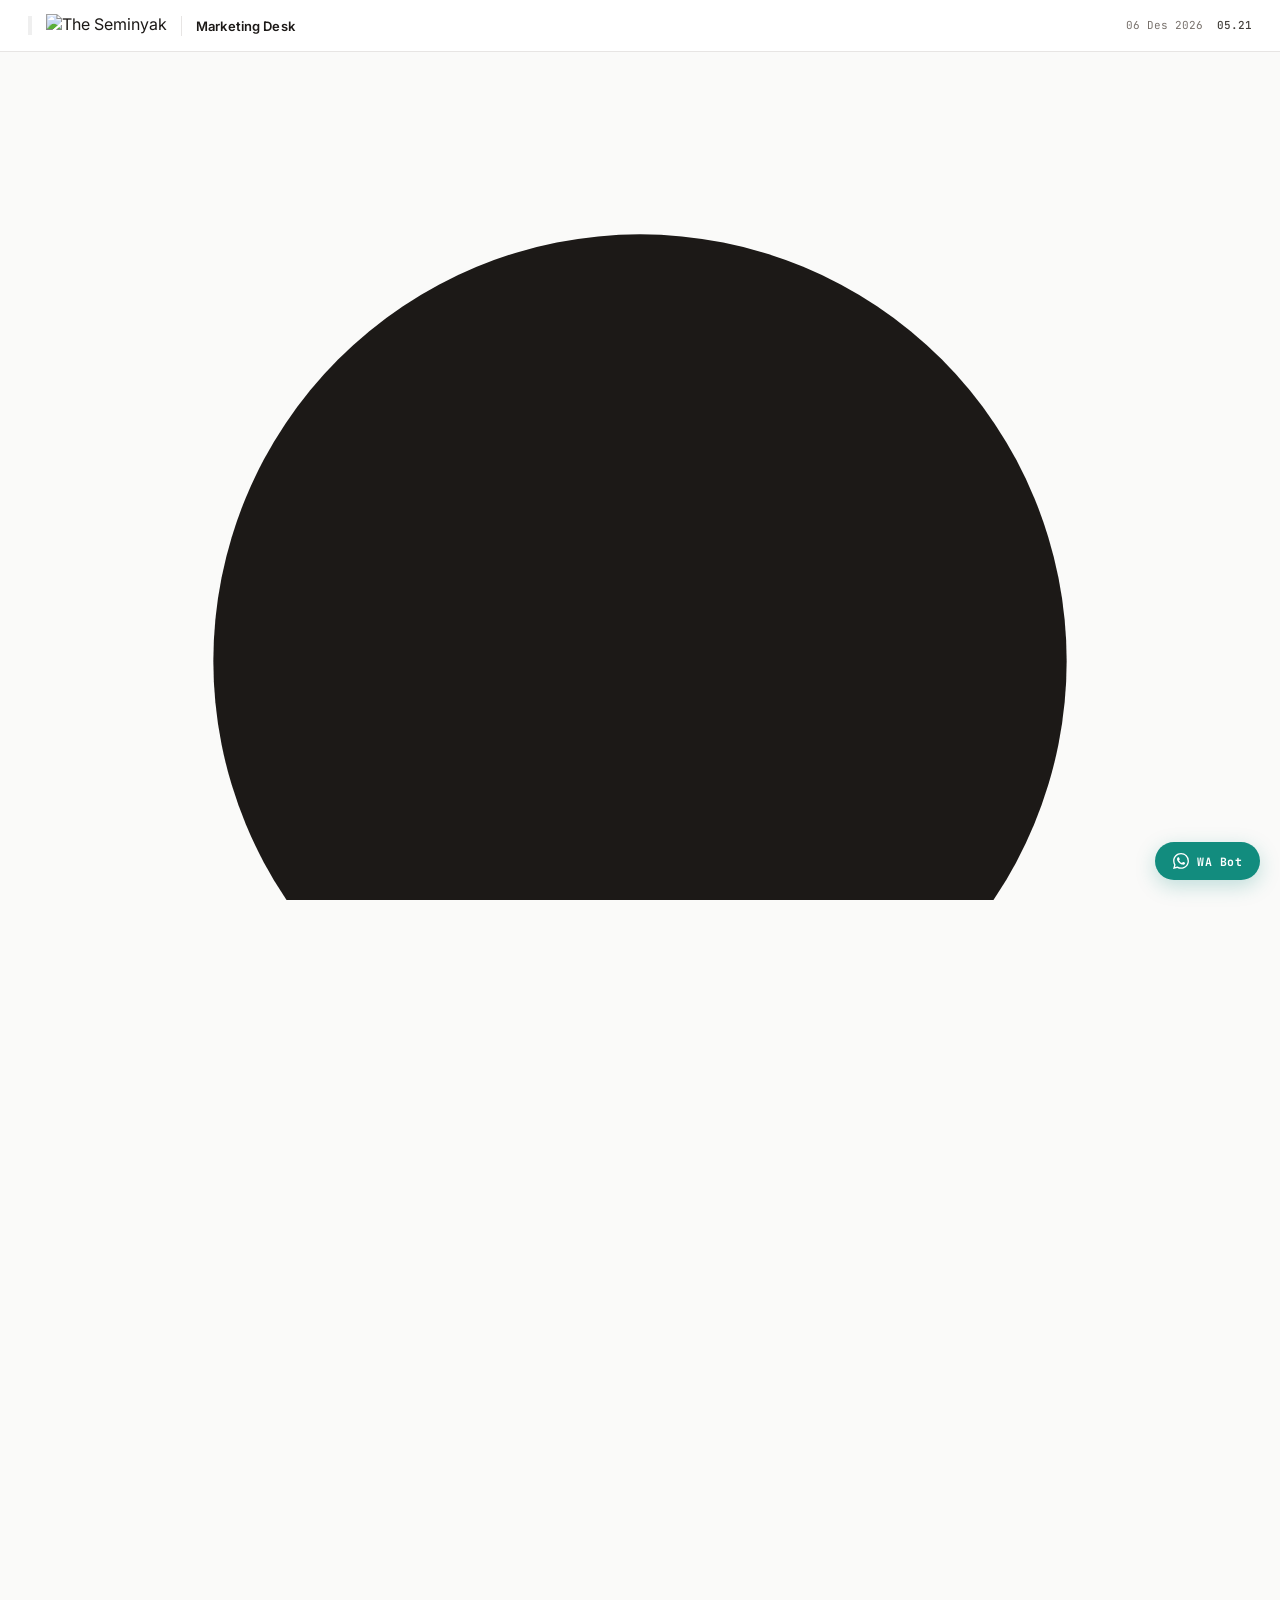
==== commit 9d8f91da: "Update index.html tes sidebar" ====
--- a/index.html
+++ b/index.html
@@ -6,21 +6,348 @@
   <link rel="preconnect" href="https://fonts.googleapis.com">
   <link href="https://fonts.googleapis.com/css2?family=Inter:wght@400;500;600;700&display=swap" rel="stylesheet">
   <link href="https://fonts.googleapis.com/css2?family=JetBrains+Mono:wght@400;500;700&display=swap" rel="stylesheet">
-  
-  <link rel="stylesheet" href="styles.css">
+  <link rel="stylesheet" href="sidebar.css">
+
+  <style>
+    :root {
+      --bg: #fafaf9;
+      --surface: #ffffff;
+      --ink: #1c1917;
+      --ink-2: #44403c;
+      --muted: #78716c;
+      --line: #e7e5e4;
+      --line-2: #d6d3d1;
+      --gold: #BA8F2E;
+      --gold-hover: #9c7726;
+      --gold-dim: rgba(186,143,46,0.10);
+      --gold-border: rgba(186,143,46,0.30);
+      --ok: #15803d;
+      --ok-bg: #f0fdf4;
+      --warn: #b45309;
+      --warn-bg: #fffbeb;
+      --urgent: #b91c1c;
+      --urgent-bg: #fef2f2;
+      --info-bg: #f5f5f4;
+      --topbar-h: 52px;
+    }
+
+    *, *::before, *::after { margin: 0; padding: 0; box-sizing: border-box; }
+
+    html, body {
+      height: 100%;
+      background: var(--bg);
+      color: var(--ink);
+      font-family: 'Inter', sans-serif;
+      -webkit-font-smoothing: antialiased;
+      overflow: hidden; /* body tidak scroll — masing-masing panel yang scroll */
+    }
+
+    /* ─── TOPBAR ─── */
+    .topbar {
+      height: var(--topbar-h);
+      border-bottom: 1px solid var(--line);
+      background: var(--surface);
+      display: flex;
+      align-items: center;
+      padding: 0 28px;
+      gap: 14px;
+      position: fixed;
+      top: 0; left: 0; right: 0;
+      z-index: 200;
+    }
+    .topbar-logo { height: 24px; object-fit: contain; }
+    .topbar-div { width: 1px; height: 20px; background: var(--line); }
+    .topbar-title { font-size: 13px; font-weight: 600; color: var(--ink); letter-spacing: .01em; }
+    .topbar-clock { margin-left: auto; font-family: 'JetBrains Mono', monospace; font-size: 11px; color: var(--muted); line-height: 1.4; text-align: right; }
+    .topbar-clock b { color: var(--ink-2); font-weight: 500; }
+
+    /* ─── LAYOUT ─── */
+    .body-wrap {
+      display: grid;
+      grid-template-columns: 380px 1fr;
+      height: calc(100vh - var(--topbar-h));
+      margin-top: var(--topbar-h);
+      overflow: hidden; /* clip kedua panel */
+    }
+
+    /* ─── LEFT PANEL — sticky, scrollable sendiri ─── */
+    .left-panel {
+      border-right: 1px solid var(--line);
+      background: var(--surface);
+      height: 100%;          /* isi tinggi body-wrap */
+      overflow-y: auto;      /* scroll sendiri kalau konten lebih panjang */
+      overflow-x: hidden;
+    }
+    .left-inner {
+      padding: 32px 28px 40px;
+    }
+
+    /* ─── RIGHT PANEL — scrollable ─── */
+    .right-panel {
+      height: 100%;
+      overflow-y: auto;
+      overflow-x: hidden;
+      padding: 32px 28px 80px;
+    }
+
+    /* ─── LEFT PANEL CONTENT ─── */
+    .panel-eyebrow { font-family: 'JetBrains Mono', monospace; font-size: 10px; font-weight: 700; letter-spacing: .18em; text-transform: uppercase; color: var(--gold); margin-bottom: 6px; }
+    .panel-heading { font-size: 22px; font-weight: 700; color: var(--ink); line-height: 1.25; letter-spacing: -.02em; margin-bottom: 6px; }
+    .panel-sub { font-size: 13px; color: var(--muted); line-height: 1.6; margin-bottom: 28px; }
+
+    .type-row { display: grid; grid-template-columns: 1fr 1fr; gap: 8px; margin-bottom: 24px; }
+    .type-row input { display: none; }
+    .type-label { display: flex; align-items: center; justify-content: center; gap: 7px; padding: 11px 14px; border-radius: 8px; border: 1px solid var(--line); background: var(--bg); color: var(--muted); font-size: 13px; font-weight: 600; cursor: pointer; transition: .18s ease; user-select: none; }
+    .type-label .t-dot { width: 7px; height: 7px; border-radius: 50%; background: currentColor; opacity: .4; transition: .18s ease; }
+    .type-row input:checked + .type-label { border-color: var(--gold-border); color: var(--gold); background: var(--gold-dim); }
+    .type-row input:checked + .type-label .t-dot { opacity: 1; }
+
+    .divider { display: flex; align-items: center; gap: 10px; margin-bottom: 20px; }
+    .divider-line { flex: 1; height: 1px; background: var(--line); }
+    .divider-label { font-family: 'JetBrains Mono', monospace; font-size: 10px; font-weight: 700; letter-spacing: .12em; text-transform: uppercase; color: var(--muted); }
+
+    .field { margin-bottom: 18px; }
+    .field-row { display: grid; grid-template-columns: 1fr 1fr; gap: 12px; }
+    .field > label, .field-row .field > label { display: block; font-size: 11.5px; font-weight: 600; color: var(--ink-2); letter-spacing: .02em; margin-bottom: 7px; }
+    .opt-tag { font-family: 'JetBrains Mono', monospace; font-size: 9.5px; font-weight: 500; color: var(--muted); letter-spacing: .05em; text-transform: uppercase; margin-left: 5px; }
+
+    input[type=text], input[type=date], select, textarea { width: 100%; background: var(--bg); border: 1px solid var(--line); border-radius: 8px; padding: 11px 14px; font-size: 13.5px; font-family: 'Inter', sans-serif; font-weight: 500; color: var(--ink); outline: none; transition: border-color .15s, box-shadow .15s; }
+    input[type=text]:focus, input[type=date]:focus, select:focus, textarea:focus { border-color: var(--gold); box-shadow: 0 0 0 3px var(--gold-dim); background: var(--surface); }
+    select { appearance: none; -webkit-appearance: none; background-image: url("data:image/svg+xml,%3Csvg xmlns='http://www.w3.org/2000/svg' width='12' height='12' viewBox='0 0 24 24' fill='none' stroke='%2378716c' stroke-width='2'%3E%3Cpolyline points='6 9 12 15 18 9'/%3E%3C/svg%3E"); background-repeat: no-repeat; background-position: right 12px center; padding-right: 34px; cursor: pointer; }
+    textarea { min-height: 88px; resize: vertical; line-height: 1.55; }
+    .hidden { display: none !important; }
+
+    .btn-primary { width: 100%; margin-top: 8px; padding: 14px 20px; background: var(--gold); color: #fff; border: none; border-radius: 8px; font-family: 'Inter', sans-serif; font-size: 14px; font-weight: 600; cursor: pointer; display: flex; align-items: center; justify-content: center; gap: 9px; transition: background .18s, transform .1s; letter-spacing: .01em; }
+    .btn-primary:hover { background: var(--gold-hover); }
+    .btn-primary:active { transform: scale(.99); }
+    .btn-primary:disabled { opacity: .65; cursor: not-allowed; transform: none; }
+
+    .spinner-sm { width: 15px; height: 15px; border: 2px solid rgba(255,255,255,.35); border-top-color: #fff; border-radius: 50%; animation: spin .7s linear infinite; flex-shrink: 0; }
+    @keyframes spin { to { transform: rotate(360deg); } }
+
+    .footer-note { margin-top: 28px; padding-top: 20px; border-top: 1px solid var(--line); font-family: 'JetBrains Mono', monospace; font-size: 10px; letter-spacing: .08em; color: var(--muted); text-transform: uppercase; }
+
+    /* ─── RIGHT PANEL CONTENT ─── */
+    .board-header { display: flex; align-items: flex-end; justify-content: space-between; margin-bottom: 20px; gap: 12px; }
+    .board-title-wrap h2 { font-size: 18px; font-weight: 700; color: var(--ink); letter-spacing: -.01em; }
+    .board-title-wrap .board-sub { font-size: 12.5px; color: var(--muted); margin-top: 3px; }
+    .count-badge { font-family: 'JetBrains Mono', monospace; font-size: 11px; font-weight: 700; color: var(--gold); background: var(--gold-dim); border: 1px solid var(--gold-border); border-radius: 20px; padding: 4px 12px; letter-spacing: .04em; }
+
+    .filter-bar { display: flex; align-items: center; gap: 8px; margin-bottom: 20px; }
+    .search-wrap { position: relative; flex: 0 0 180px; }
+    .search-wrap svg { position: absolute; left: 10px; top: 50%; transform: translateY(-50%); width: 13px; height: 13px; color: var(--muted); pointer-events: none; }
+    #searchInput { width: 100%; background: var(--surface); border: 1px solid var(--line); border-radius: 20px; padding: 6px 30px 6px 30px; font-size: 11.5px; font-family: 'JetBrains Mono', monospace; font-weight: 500; color: var(--ink); outline: none; transition: border-color .15s, box-shadow .15s; }
+    #searchInput::placeholder { color: var(--muted); }
+    #searchInput:focus { border-color: var(--gold); box-shadow: 0 0 0 3px var(--gold-dim); }
+    .search-clear { position: absolute; right: 8px; top: 50%; transform: translateY(-50%); width: 16px; height: 16px; border-radius: 50%; background: var(--line); border: none; color: var(--muted); font-size: 11px; line-height: 1; cursor: pointer; display: none; align-items: center; justify-content: center; transition: background .15s; }
+    .search-clear:hover { background: var(--line-2); color: var(--ink); }
+    .search-clear.visible { display: flex; }
+
+    .chips { display: flex; gap: 8px; flex: 1; flex-wrap: wrap; }
+    .chip { font-family: 'JetBrains Mono', monospace; font-size: 10.5px; font-weight: 700; letter-spacing: .08em; text-transform: uppercase; padding: 6px 14px; border-radius: 20px; border: 1px solid var(--line); background: var(--surface); color: var(--muted); cursor: pointer; transition: .15s ease; user-select: none; }
+    .chip:hover { border-color: var(--line-2); color: var(--ink-2); }
+    .chip.active { background: var(--gold-dim); color: var(--gold); border-color: var(--gold-border); }
+
+    .board { background: var(--surface); border: 1px solid var(--line); border-radius: 12px; overflow: hidden; }
+    .state-box { padding: 56px 24px; text-align: center; }
+    .state-icon { font-size: 28px; margin-bottom: 12px; opacity: .35; }
+    .state-label { font-family: 'JetBrains Mono', monospace; font-size: 11px; letter-spacing: .08em; text-transform: uppercase; color: var(--muted); }
+    .state-spinner { width: 26px; height: 26px; border: 2px solid var(--line); border-top-color: var(--gold); border-radius: 50%; margin: 0 auto 14px; animation: spin .8s linear infinite; }
+    .state-error .state-icon { opacity: 1; color: var(--urgent); }
+
+    /* Task rows */
+    .task-row { display: flex; align-items: flex-start; border-bottom: 1px solid var(--line); cursor: pointer; transition: background .15s; }
+    .task-row:last-child { border-bottom: none; }
+    .task-row:hover { background: var(--bg); }
+    .row-accent { width: 3px; align-self: stretch; flex-shrink: 0; background: transparent; transition: background .15s; }
+    .task-row[data-type="Task List"] .row-accent { background: var(--line-2); }
+    .task-row:hover .row-accent, .task-row[data-type="Reminder"] .row-accent { background: var(--gold); }
+    .row-inner { flex: 1; min-width: 0; padding: 16px 18px 16px 16px; }
+    .row-top { display: flex; align-items: flex-start; gap: 10px; margin-bottom: 10px; }
+    .row-type-dot { width: 8px; height: 8px; border-radius: 50%; background: var(--line-2); flex-shrink: 0; margin-top: 5px; }
+    [data-type="Reminder"] .row-type-dot { background: var(--gold); }
+    .row-title { font-size: 14px; font-weight: 600; color: var(--ink); line-height: 1.4; word-break: break-word; }
+    .row-pills { display: flex; flex-wrap: wrap; gap: 5px; margin-bottom: 10px; }
+    .pill { display: inline-flex; align-items: center; font-family: 'JetBrains Mono', monospace; font-size: 10px; font-weight: 600; letter-spacing: .04em; text-transform: uppercase; padding: 3px 9px; border-radius: 4px; white-space: nowrap; }
+    .pill-date { background: var(--info-bg); color: var(--muted); border: 1px solid var(--line); }
+    .pill-not-started { background: var(--info-bg); color: #57534e; }
+    .pill-in-progress { background: var(--gold-dim); color: var(--gold); border: 1px solid var(--gold-border); }
+    .pill-low { background: var(--ok-bg); color: var(--ok); }
+    .pill-medium { background: var(--warn-bg); color: var(--warn); }
+    .pill-urgent { background: var(--urgent-bg); color: var(--urgent); }
+    .row-note { font-size: 12.5px; color: var(--muted); line-height: 1.55; background: var(--bg); padding: 9px 12px; border-left: 2px solid var(--line); border-radius: 0 5px 5px 0; margin-bottom: 10px; word-break: break-word; }
+    .row-actions { display: flex; gap: 6px; justify-content: flex-end; }
+    .btn-sm { font-family: 'JetBrains Mono', monospace; font-size: 10px; font-weight: 700; letter-spacing: .06em; text-transform: uppercase; padding: 5px 12px; border-radius: 5px; border: 1px solid var(--line); background: var(--surface); color: var(--muted); cursor: pointer; transition: .15s ease; }
+    .btn-sm:hover { border-color: var(--ink); color: var(--ink); }
+    .btn-sm.edit:hover { border-color: var(--gold); color: var(--gold); background: var(--gold-dim); }
+    .btn-sm.done:hover { border-color: var(--ok); color: var(--ok); background: var(--ok-bg); }
+
+    /* Toast & Modal */
+    .toast { position: fixed; left: 50%; bottom: 28px; transform: translateX(-50%) translateY(12px); padding: 11px 20px 11px 16px; border-radius: 8px; font-size: 13px; font-weight: 500; display: flex; align-items: center; gap: 10px; opacity: 0; visibility: hidden; transition: .25s cubic-bezier(.34,1.56,.64,1); z-index: 10000; max-width: min(92vw, 380px); box-shadow: 0 4px 20px rgba(0,0,0,.12); }
+    .toast.show { opacity: 1; visibility: visible; transform: translateX(-50%) translateY(0); }
+    .toast-ok { background: #052e16; color: #bbf7d0; }
+    .toast-err { background: #450a0a; color: #fecaca; }
+    .toast-icon { font-size: 16px; flex-shrink: 0; }
+
+    .overlay { position: fixed; inset: 0; background: rgba(28,25,23,.45); backdrop-filter: blur(3px); display: flex; align-items: center; justify-content: center; opacity: 0; visibility: hidden; transition: .2s ease; z-index: 9000; padding: 20px; }
+    .overlay.show { opacity: 1; visibility: visible; }
+    .modal-card { width: min(92vw, 440px); max-height: 90vh; overflow-y: auto; background: var(--surface); border: 1px solid var(--line); border-radius: 14px; padding: 26px 24px 24px; box-shadow: 0 20px 40px rgba(0,0,0,.15); transform: translateY(10px) scale(.97); animation: popIn .22s cubic-bezier(.34,1.56,.64,1) forwards; }
+    @keyframes popIn { to { transform: translateY(0) scale(1); } }
+    .modal-head { display: flex; align-items: flex-start; justify-content: space-between; margin-bottom: 22px; gap: 16px; }
+    .modal-head h3 { font-size: 16px; font-weight: 700; color: var(--ink); }
+    .close-btn { width: 28px; height: 28px; border-radius: 6px; border: 1px solid var(--line); background: var(--bg); color: var(--muted); font-size: 16px; line-height: 1; cursor: pointer; display: flex; align-items: center; justify-content: center; transition: .15s ease; flex-shrink: 0; }
+    .close-btn:hover { color: var(--ink); border-color: var(--ink-2); }
+    .modal-actions { display: flex; gap: 10px; margin-top: 20px; }
+    .btn-secondary { flex: 1; padding: 12px 16px; border: 1px solid var(--line); border-radius: 8px; background: var(--surface); color: var(--ink-2); font-family: 'Inter', sans-serif; font-size: 13.5px; font-weight: 600; cursor: pointer; transition: .15s ease; text-align: center; }
+    .btn-secondary:hover { background: var(--bg); border-color: var(--line-2); }
+    .modal-actions .btn-primary { flex: 2; margin-top: 0; }
+
+    /* Calendar */
+    .calendar-wrap, .design-req-wrap { display: none; }
+    .calendar-wrap.show, .design-req-wrap.show { display: block; }
+    .board-list-wrap { display: block; }
+    .board-list-wrap.hide { display: none; }
+    .cal-nav { display: flex; align-items: center; gap: 6px; margin-bottom: 14px; }
+    .cal-nav-btn { width: 24px; height: 24px; border-radius: 5px; border: 1px solid var(--line); background: transparent; color: var(--muted); cursor: pointer; display: flex; align-items: center; justify-content: center; transition: .15s ease; flex-shrink: 0; }
+    .cal-nav-btn:hover { border-color: var(--gold); color: var(--gold); }
+    .cal-nav-btn svg { width: 11px; height: 11px; }
+    .cal-month-label { font-size: 13.5px; font-weight: 700; color: var(--ink); letter-spacing: -.01em; }
+    .cal-month-label span { font-family: 'JetBrains Mono', monospace; font-size: 10.5px; font-weight: 500; color: var(--muted); margin-left: 6px; }
+    .cal-grid-wrap { background: var(--surface); border: 1px solid var(--line); border-radius: 12px; overflow: hidden; }
+    .cal-dow { display: grid; grid-template-columns: repeat(7, 1fr); border-bottom: 1px solid var(--line); }
+    .cal-dow-cell { padding: 8px 4px; text-align: center; font-family: 'JetBrains Mono', monospace; font-size: 9.5px; font-weight: 700; letter-spacing: .08em; text-transform: uppercase; color: var(--muted); }
+    .cal-days { display: grid; grid-template-columns: repeat(7, 1fr); }
+    .cal-cell { min-height: 88px; border-right: 1px solid var(--line); border-bottom: 1px solid var(--line); padding: 7px 6px 6px; cursor: pointer; transition: background .12s; }
+    .cal-cell:nth-child(7n) { border-right: none; }
+    .cal-cell:hover { background: var(--bg); }
+    .cal-cell.other-month { background: #fafaf9; }
+    .cal-cell.other-month .cal-day-num { color: var(--line-2); }
+    .cal-cell.today .cal-day-num { background: var(--gold); color: #fff; border-radius: 50%; width: 22px; height: 22px; display: flex; align-items: center; justify-content: center; }
+    .cal-cell.selected { background: var(--gold-dim); }
+    .cal-cell.selected .cal-day-num { color: var(--gold); }
+    .cal-day-num { font-family: 'JetBrains Mono', monospace; font-size: 11px; font-weight: 700; color: var(--ink-2); margin-bottom: 4px; width: 22px; height: 22px; display: flex; align-items: center; justify-content: center; }
+    .cal-events { display: flex; flex-direction: column; gap: 2px; }
+    .cal-event { display: flex; align-items: center; gap: 4px; font-size: 10px; font-weight: 600; line-height: 1.3; padding: 2px 5px; border-radius: 3px; white-space: nowrap; overflow: hidden; text-overflow: ellipsis; }
+    .cal-event.type-task { background: var(--info-bg); color: var(--ink-2); }
+    .cal-event.type-reminder { background: var(--gold-dim); color: var(--gold); }
+    .cal-event-dot { width: 5px; height: 5px; border-radius: 50%; flex-shrink: 0; }
+    .type-task .cal-event-dot { background: var(--muted); }
+    .type-reminder .cal-event-dot { background: var(--gold); }
+    .cal-event-more { font-family: 'JetBrains Mono', monospace; font-size: 9px; font-weight: 700; color: var(--muted); padding: 1px 5px; letter-spacing: .04em; }
+    .cal-detail { margin-top: 12px; background: var(--surface); border: 1px solid var(--line); border-radius: 10px; overflow: hidden; display: none; }
+    .cal-detail.show { display: block; }
+    .cal-detail-head { padding: 12px 16px; border-bottom: 1px solid var(--line); display: flex; align-items: center; justify-content: space-between; }
+    .cal-detail-head h4 { font-size: 13px; font-weight: 700; color: var(--ink); }
+    .cal-detail-close { width: 24px; height: 24px; border-radius: 5px; border: 1px solid var(--line); background: var(--bg); color: var(--muted); font-size: 14px; cursor: pointer; display: flex; align-items: center; justify-content: center; transition: .15s ease; }
+    .cal-detail-close:hover { color: var(--ink); border-color: var(--ink); }
+    .cal-detail-list { padding: 8px 0; }
+
+    /* Design Request */
+    .stats-strip { display: flex; gap: 8px; margin-bottom: 16px; flex-wrap: wrap; }
+    .stat-pill { background: var(--surface); border: 1px solid var(--line); padding: 8px 14px; border-radius: 8px; display: flex; align-items: center; gap: 8px; flex: 1; min-width: 100px; }
+    .stat-num { font-weight: 700; font-family: 'JetBrains Mono', monospace; font-size: 14px; color: var(--ink); }
+    .stat-label { font-size: 11px; font-weight: 600; text-transform: uppercase; letter-spacing: .05em; color: var(--muted); }
+    .table-wrapper { width: 100%; overflow-x: auto; }
+    .req-table { width: 100%; border-collapse: collapse; text-align: left; font-size: 13px; }
+    .req-table th { padding: 12px 16px; border-bottom: 1px solid var(--line); font-size: 10.5px; font-weight: 700; color: var(--muted); text-transform: uppercase; letter-spacing: .05em; white-space: nowrap; }
+    .req-table td { padding: 14px 16px; border-bottom: 1px solid var(--line); color: var(--ink-2); vertical-align: middle; }
+    .req-table tr:last-child td { border-bottom: none; }
+    .req-table tbody tr { transition: background .12s; cursor: pointer; }
+    .req-table tbody tr:hover { background: var(--bg); }
+    .req-detail-grid { display: grid; grid-template-columns: 1fr 1fr; gap: 16px; }
+    .req-field { display: flex; flex-direction: column; gap: 4px; }
+    .req-field span { font-family: 'JetBrains Mono', monospace; font-size: 10px; font-weight: 700; letter-spacing: .08em; text-transform: uppercase; color: var(--muted); }
+    .req-field strong { font-size: 13.5px; font-weight: 500; color: var(--ink); }
+
+    /* Multiple file links */
+    .req-file-list { display: flex; flex-direction: column; gap: 6px; }
+    .req-file-list .btn-secondary { text-decoration: none; display: inline-flex; align-items: center; gap: 6px; flex: unset; width: fit-content; padding: 8px 14px; font-size: 12px; }
+
+    /* WA Float */
+    .wa-float { position: fixed; right: 20px; bottom: 20px; z-index: 8000; background: #128C7E; color: #fff; text-decoration: none; padding: 11px 18px; border-radius: 999px; display: flex; align-items: center; gap: 8px; font-family: 'JetBrains Mono', monospace; font-size: 11.5px; font-weight: 700; letter-spacing: .04em; box-shadow: 0 6px 20px rgba(18,140,126,.25); transition: .18s ease; }
+    .wa-float:hover { transform: translateY(-2px); box-shadow: 0 10px 24px rgba(18,140,126,.3); }
+
+    /* Agenda */
+    .agenda-wrap { display: none; background: var(--surface); border: 1px solid var(--line); border-radius: 12px; overflow: hidden; }
+    .agenda-empty { padding: 40px 20px; text-align: center; font-family: 'JetBrains Mono', monospace; font-size: 11px; letter-spacing: .08em; text-transform: uppercase; color: var(--muted); }
+    .agenda-row { display: flex; align-items: flex-start; gap: 14px; padding: 14px 16px; border-bottom: 1px solid var(--line); cursor: pointer; transition: background .12s; }
+    .agenda-row:last-child { border-bottom: none; }
+    .agenda-row:hover { background: var(--bg); }
+    .agenda-date { flex-shrink: 0; width: 42px; text-align: center; }
+    .agenda-day-num { font-family: 'JetBrains Mono', monospace; font-size: 20px; font-weight: 700; color: var(--ink); line-height: 1; }
+    .agenda-day-name { font-family: 'JetBrains Mono', monospace; font-size: 9px; font-weight: 700; letter-spacing: .1em; text-transform: uppercase; color: var(--muted); margin-top: 3px; }
+    .agenda-date.is-today .agenda-day-num { color: var(--gold); }
+    .agenda-items { flex: 1; min-width: 0; display: flex; flex-direction: column; gap: 5px; padding-top: 2px; }
+    .agenda-item { display: flex; align-items: center; gap: 7px; font-size: 13px; font-weight: 600; color: var(--ink); line-height: 1.35; }
+    .agenda-dot { width: 7px; height: 7px; border-radius: 50%; background: var(--gold); flex-shrink: 0; }
+
+    /* ─── RESPONSIVE ─── */
+    @media (max-width: 860px) {
+      html, body { overflow: auto; }
+      .body-wrap {
+        grid-template-columns: 1fr;
+        height: auto;
+        overflow: visible;
+        margin-top: var(--topbar-h);
+      }
+      .left-panel {
+        height: auto;
+        overflow: visible;
+        border-right: none;
+        border-bottom: 1px solid var(--line);
+      }
+      .right-panel {
+        height: auto;
+        overflow: visible;
+        padding: 24px 18px 80px;
+      }
+      .req-detail-grid { grid-template-columns: 1fr; }
+    }
+
+    @media (max-width: 520px) {
+      .topbar { padding: 0 16px; }
+      .left-inner { padding: 24px 18px 32px; }
+      .field-row { grid-template-columns: 1fr; }
+      .panel-heading { font-size: 19px; }
+      .board-header { flex-direction: column; align-items: flex-start; }
+      .cal-grid-wrap { display: none; }
+      .agenda-wrap { display: block; }
+      .stat-pill { min-width: 100%; }
+    }
+
+    @media (max-width: 700px) {
+      .table-wrapper { overflow-x: visible; }
+      .req-table thead { display: none; }
+      .req-table, .req-table tbody, .req-table tr, .req-table td { display: block; width: 100%; }
+      .req-table tr { border-bottom: 1px solid var(--line); padding: 14px 16px; }
+      .req-table tr:last-child { border-bottom: none; }
+      .req-table td { padding: 3px 0; border-bottom: none; white-space: normal; word-break: break-word; }
+      .req-table td[data-label]::before { content: attr(data-label); display: block; font-family: 'JetBrains Mono', monospace; font-size: 9.5px; font-weight: 700; letter-spacing: .06em; text-transform: uppercase; color: var(--muted); margin-top: 8px; margin-bottom: 2px; }
+      .req-table td[data-label]:first-child::before { margin-top: 0; }
+      .req-table td:last-child { text-align: left; margin-top: 6px; }
+      .req-table td:last-child::before { content: none; }
+    }
+  </style>
 </head>
 
-<body>
+<body data-active-page="task">
 
   <nav class="topbar">
+    <button type="button" class="sidebar-menu-btn" id="sidebarMenuBtn" aria-label="Buka menu">
+      <svg viewBox="0 0 24 24" fill="none" stroke="currentColor" stroke-width="2" stroke-linecap="round"><line x1="3" y1="6" x2="21" y2="6"/><line x1="3" y1="12" x2="21" y2="12"/><line x1="3" y1="18" x2="21" y2="18"/></svg>
+    </button>
     <img class="topbar-logo" src="https://cdn-5d8995b3f911c90950a6130b.closte.com/wp-content/uploads/2024/08/the-seminyak-logo-aug24v1.png" alt="The Seminyak">
     <div class="topbar-div"></div>
     <span class="topbar-title">Marketing Desk</span>
     <div class="topbar-clock" id="mastClock">—</div>
   </nav>
 
+  <div id="sidebar-container"></div>
+  <div class="sidebar-overlay" id="sidebarOverlay"></div>
+
   <div class="body-wrap">
 
+    <!-- ══ LEFT PANEL ══ -->
     <div class="left-panel">
       <div class="left-inner">
         <div class="panel-eyebrow">Input Baru</div>
@@ -31,7 +358,6 @@
           <div class="type-row">
             <input type="radio" id="typeTask" name="type" value="Task List" checked>
             <label for="typeTask" class="type-label"><span class="t-dot"></span>Task List</label>
-
             <input type="radio" id="typeRemind" name="type" value="Reminder">
             <label for="typeRemind" class="type-label"><span class="t-dot"></span>Reminder</label>
           </div>
@@ -96,6 +422,7 @@
       </div>
     </div>
 
+    <!-- ══ RIGHT PANEL ══ -->
     <div class="right-panel">
       <div class="board-header">
         <div class="board-title-wrap">
@@ -111,7 +438,6 @@
           <div class="chip" data-filter="Reminder">Reminder</div>
           <div class="chip" data-filter="Design Request">Design Request</div>
         </div>
-
         <div class="search-wrap" id="searchWrapBox">
           <svg viewBox="0 0 24 24" fill="none" stroke="currentColor" stroke-width="2" stroke-linecap="round" stroke-linejoin="round" aria-hidden="true">
             <circle cx="11" cy="11" r="8"/><line x1="21" y1="21" x2="16.65" y2="16.65"/>
@@ -142,7 +468,6 @@
           </button>
           <div class="cal-month-label"><span id="calMonthLabel">—</span></div>
         </div>
-
         <div class="cal-grid-wrap">
           <div class="cal-dow">
             <div class="cal-dow-cell">Sen</div><div class="cal-dow-cell">Sel</div><div class="cal-dow-cell">Rab</div>
@@ -150,9 +475,7 @@
           </div>
           <div class="cal-days" id="calDays"></div>
         </div>
-
         <div class="agenda-wrap" id="agendaWrap"></div>
-
         <div class="cal-detail" id="calDetail">
           <div class="cal-detail-head">
             <h4 id="calDetailTitle">—</h4>
@@ -169,12 +492,8 @@
             <table class="req-table">
               <thead>
                 <tr>
-                  <th>Requester</th>
-                  <th>Dept</th>
-                  <th>Submitted</th>
-                  <th>Deadline</th>
-                  <th>Status</th>
-                  <th style="text-align: right;">Action</th>
+                  <th>Requester</th><th>Dept</th><th>Submitted</th><th>Deadline</th><th>Status</th>
+                  <th style="text-align:right;">Action</th>
                 </tr>
               </thead>
               <tbody id="reqTableBody">
@@ -185,20 +504,23 @@
         </div>
       </div>
 
-      <div style="margin-top: 12px; font-family: 'JetBrains Mono', monospace; font-size: 10px; letter-spacing:.06em; text-transform:uppercase; color: var(--muted);">
+      <div style="margin-top:12px; font-family:'JetBrains Mono',monospace; font-size:10px; letter-spacing:.06em; text-transform:uppercase; color:var(--muted);">
         Klik baris untuk edit
       </div>
     </div>
   </div>
 
+  <!-- WA Float -->
   <a class="wa-float" href="https://wa.me/6281776452000" target="_blank" rel="noopener">
     <svg width="16" height="16" viewBox="0 0 24 24" fill="currentColor" style="flex-shrink:0" aria-hidden="true"><path d="M17.472 14.382c-.297-.149-1.758-.867-2.03-.967-.273-.099-.471-.148-.67.15-.197.297-.767.966-.94 1.164-.173.199-.347.223-.644.075-.297-.15-1.255-.463-2.39-1.475-.883-.788-1.48-1.761-1.653-2.059-.173-.297-.018-.458.13-.606.134-.133.298-.347.446-.52.149-.174.198-.298.298-.497.099-.198.05-.371-.025-.52-.075-.149-.669-1.612-.916-2.207-.242-.579-.487-.5-.669-.51-.173-.008-.371-.01-.57-.01-.198 0-.52.074-.792.372-.272.297-1.04 1.016-1.04 2.479 0 1.462 1.065 2.875 1.213 3.074.149.198 2.096 3.2 5.077 4.487.709.306 1.262.489 1.694.625.712.227 1.36.195 1.871.118.571-.085 1.758-.719 2.006-1.413.248-.694.248-1.289.173-1.413-.074-.124-.272-.198-.57-.347m-5.421 7.403h-.004a9.87 9.87 0 01-5.031-1.378l-.361-.214-3.741.982.998-3.648-.235-.374a9.86 9.86 0 01-1.51-5.26c.001-5.45 4.436-9.884 9.888-9.884 2.64 0 5.122 1.03 6.988 2.898a9.825 9.825 0 012.893 6.994c-.003 5.45-4.437 9.884-9.885 9.884m8.413-18.297A11.815 11.815 0 0012.05 0C5.495 0 .16 5.335.157 11.892c0 2.096.547 4.142 1.588 5.945L.057 24l6.305-1.654a11.882 11.882 0 005.683 1.448h.005c6.554 0 11.89-5.335 11.893-11.893a11.821 11.821 0 00-3.48-8.413z"/></svg>
     WA Bot
   </a>
 
+  <!-- Toasts -->
   <div id="toastOk" class="toast toast-ok"><span class="toast-icon">✓</span><span id="toastOkMsg">Berhasil disimpan</span></div>
   <div id="toastErr" class="toast toast-err"><span class="toast-icon">✕</span><span id="toastErrMsg">Terjadi kesalahan</span></div>
 
+  <!-- Edit Modal -->
   <div id="editOverlay" class="overlay">
     <div class="modal-card">
       <div class="modal-head">
@@ -235,16 +557,16 @@
     </div>
   </div>
 
+  <!-- Design Request Modal -->
   <div id="reqModalOverlay" class="overlay">
-    <div class="modal-card" style="width: min(92vw, 560px);">
-      <div class="modal-head" style="margin-bottom: 16px;">
+    <div class="modal-card" style="width:min(92vw,560px);">
+      <div class="modal-head" style="margin-bottom:16px;">
         <div>
-          <h3 id="reqModalName" style="font-size: 16px; margin-bottom: 4px;">—</h3>
-          <div id="reqModalMeta" style="font-size: 12px; color: var(--muted); font-family: 'Inter', sans-serif;">—</div>
+          <h3 id="reqModalName" style="font-size:16px;margin-bottom:4px;">—</h3>
+          <div id="reqModalMeta" style="font-size:12px;color:var(--muted);font-family:'Inter',sans-serif;">—</div>
         </div>
         <button type="button" class="close-btn" id="reqModalClose">&times;</button>
       </div>
-
       <div class="req-detail-grid">
         <div class="req-field"><span>Email</span><strong id="reqModalEmail">—</strong></div>
         <div class="req-field"><span>Department</span><strong id="reqModalDept">—</strong></div>
@@ -252,45 +574,42 @@
         <div class="req-field"><span>Deadline</span><strong id="reqModalDead">—</strong></div>
       </div>
       <div class="req-field" style="margin-top:16px;">
-        <span>Design Brief & Notes</span>
-        <div id="reqModalNotes" style="margin-top:6px; font-size:13.5px; color:var(--ink); line-height:1.6; background:var(--bg); padding:12px; border-radius:8px; border:1px solid var(--line); white-space:pre-wrap;">—</div>
-      </div>
-
-      <div class="modal-actions" style="margin-top: 24px; border-top: 1px solid var(--line); padding-top: 20px; align-items:center;">
+        <span>Design Brief &amp; Notes</span>
+        <div id="reqModalNotes" style="margin-top:6px;font-size:13.5px;color:var(--ink);line-height:1.6;background:var(--bg);padding:12px;border-radius:8px;border:1px solid var(--line);white-space:pre-wrap;">—</div>
+      </div>
+      <div class="req-field" id="reqModalFilesField" style="margin-top:16px;display:none;">
+        <span>Attached Files</span>
+        <div class="req-file-list" id="reqModalFileList" style="margin-top:6px;"></div>
+      </div>
+      <div class="modal-actions" style="margin-top:24px;border-top:1px solid var(--line);padding-top:20px;align-items:center;">
         <span id="reqModalStatusBadge"></span>
         <div style="flex:1"></div>
-        <a id="reqModalFile" href="#" target="_blank" class="btn-secondary" style="text-decoration:none; display:none; flex:unset; padding:8px 14px; font-size:12px;">Lihat File</a>
-        <button class="btn-primary" id="reqModalDoneBtn" style="flex:unset; width:auto; padding:8px 14px; font-size:12px; background:var(--ok);">Mark as Done</button>
-        <button class="btn-secondary" id="reqModalDeleteBtn" style="flex:unset; width:auto; padding:8px 14px; font-size:12px; color:var(--urgent); border-color:var(--urgent-bg);">Delete</button>
+        <button class="btn-primary" id="reqModalDoneBtn" style="flex:unset;width:auto;padding:8px 14px;font-size:12px;background:var(--ok);">Mark as Done</button>
+        <button class="btn-secondary" id="reqModalDeleteBtn" style="flex:unset;width:auto;padding:8px 14px;font-size:12px;color:var(--urgent);border-color:var(--urgent-bg);">Delete</button>
       </div>
     </div>
   </div>
 
-  <div id="confirmOverlay" class="overlay" style="z-index: 9500;">
-    <div class="modal-card" style="width: min(90vw, 340px); text-align: center; padding: 30px 24px;">
-      <h3 style="margin-bottom: 8px;">Hapus Request?</h3>
-      <p style="font-size: 13px; color: var(--muted); margin-bottom: 24px; line-height: 1.5;">Tindakan ini akan menghapus data secara permanen dan tidak dapat dibatalkan.</p>
+  <!-- Confirm Delete Modal -->
+  <div id="confirmOverlay" class="overlay" style="z-index:9500;">
+    <div class="modal-card" style="width:min(90vw,340px);text-align:center;padding:30px 24px;">
+      <h3 style="margin-bottom:8px;">Hapus Request?</h3>
+      <p style="font-size:13px;color:var(--muted);margin-bottom:24px;line-height:1.5;">Tindakan ini akan menghapus data secara permanen dan tidak dapat dibatalkan.</p>
       <div class="modal-actions">
         <button class="btn-secondary" id="confirmCancelBtn">Batal</button>
-        <button class="btn-primary" id="confirmDeleteBtn" style="background: var(--urgent);">
+        <button class="btn-primary" id="confirmDeleteBtn" style="background:var(--urgent);">
           <span id="confirmDeleteLabel">Ya, Hapus</span>
         </button>
       </div>
     </div>
   </div>
 
-  <script src="config.js"></script>
-
   <script>
     // ══════════════════════════════════════════════════════════════════════
-    // KONFIGURASI URL APP SCRIPT
+    // CONFIG
     // ══════════════════════════════════════════════════════════════════════
-    // URL untuk Database Task & Reminder
     const SCRIPT_URL = 'https://script.google.com/macros/s/AKfycby4nQtMFch9K-Pt4bsNKDeoaTxOtPKx12oNicJ55WHdsyRQH2wdNa0r0ftThDE4F9ligQ/exec';
-    
-    // URL untuk Database Design Request (mengambil dari config.js)
-    const REQ_SCRIPT_URL = CONFIG.GAS_WEB_APP_URL; 
-    // ══════════════════════════════════════════════════════════════════════
+    const REQ_SCRIPT_URL = 'https://script.google.com/macros/s/AKfycbwJWrSQiv6gPa2Gax9rzXRBZn57uxjUTqjf1UvFNa-7wzGmlwfCJuZ8cuDtBk3X68navQ/exec';
 
     /* ─── Clock ─── */
     function tickClock() {
@@ -301,15 +620,15 @@
     }
     tickClock(); setInterval(tickClock, 30000);
 
-    /* ─── Toast helpers ─── */
-    function showToast(id, msgId, msg, duration) {
+    /* ─── Toast ─── */
+    function showToast(id, msgId, msg, dur) {
       const el = document.getElementById(id);
       document.getElementById(msgId).textContent = msg;
       el.classList.add('show');
-      setTimeout(() => el.classList.remove('show'), duration || 3000);
-    }
-    function showOk(msg) { showToast('toastOk', 'toastOkMsg', msg, 2800); }
-    function showErr(msg) { showToast('toastErr', 'toastErrMsg', msg, 3500); }
+      setTimeout(() => el.classList.remove('show'), dur || 3000);
+    }
+    function showOk(msg) { showToast('toastOk','toastOkMsg',msg,2800); }
+    function showErr(msg) { showToast('toastErr','toastErrMsg',msg,3500); }
 
     function esc(s) {
       if (!s) return '';
@@ -319,10 +638,15 @@
       if (!iso) return '—';
       const d = new Date(iso);
       if (isNaN(d)) return iso;
-      return d.toLocaleDateString('id-ID', { day: '2-digit', month: 'short', year: 'numeric' });
-    }
-
-    /* ─── Type toggle (Left Panel) ─── */
+      return d.toLocaleDateString('id-ID', { day:'2-digit', month:'short', year:'numeric' });
+    }
+    function getFileUrls(row) {
+      const raw = row['File URL'];
+      if (!raw) return [];
+      return String(raw).split('\n').map(s => s.trim()).filter(Boolean);
+    }
+
+    /* ─── Type toggle ─── */
     const taskFields = document.getElementById('taskFields');
     const reminderFields = document.getElementById('reminderFields');
     const divLabel = document.getElementById('divLabel');
@@ -336,11 +660,11 @@
     }
     document.querySelectorAll('input[name="type"]').forEach(r => r.addEventListener('change', toggleType));
     toggleType();
-    
+
     function today() { return new Date().toISOString().split('T')[0]; }
     document.getElementById('remDate').value = today();
 
-    /* ─── Submit Form (Task & Reminder) ─── */
+    /* ─── Submit Form ─── */
     const mainForm = document.getElementById('mainForm');
     const submitBtn = document.getElementById('submitBtn');
     const btnLabel = document.getElementById('btnLabel');
@@ -364,27 +688,24 @@
         data.reminderName = document.getElementById('reminderName').value;
         data.date         = document.getElementById('remDate').value;
       }
-
       setSubmitLoading(true);
-      fetch(SCRIPT_URL, { method: 'POST', headers: { 'Content-Type': 'text/plain;charset=utf-8' }, body: JSON.stringify(data) })
-      .then(r => r.json())
-      .then(res => {
-        setSubmitLoading(false);
-        if (res.success) {
-          showOk(res.message || 'Berhasil disimpan');
-          mainForm.reset(); document.getElementById('typeTask').checked = true; document.getElementById('remDate').value = today();
-          toggleType(); loadItems();
-        } else showErr(res.message || 'Gagal menyimpan data');
-      })
-      .catch(err => { setSubmitLoading(false); showErr(err.message || String(err)); });
+      fetch(SCRIPT_URL, { method:'POST', headers:{'Content-Type':'text/plain;charset=utf-8'}, body:JSON.stringify(data) })
+        .then(r => r.json())
+        .then(res => {
+          setSubmitLoading(false);
+          if (res.success) {
+            showOk(res.message || 'Berhasil disimpan');
+            mainForm.reset();
+            document.getElementById('typeTask').checked = true;
+            document.getElementById('remDate').value = today();
+            toggleType(); loadItems();
+          } else showErr(res.message || 'Gagal menyimpan data');
+        })
+        .catch(err => { setSubmitLoading(false); showErr(err.message || String(err)); });
     });
 
-    /* ─── Global State & Filter ─── */
-    let allItems = []; // Tasks & Reminders
-    let reqData = [];  // Design Requests
-    let activeFilter = 'Task List';
-    
-    // View wrappers
+    /* ─── Global State ─── */
+    let allItems = [], reqData = [], activeFilter = 'Task List';
     const boardListWrap = document.getElementById('boardListWrap');
     const calendarWrap  = document.getElementById('calendarWrap');
     const designReqWrap = document.getElementById('designReqWrap');
@@ -398,15 +719,9 @@
       document.querySelectorAll('.chip').forEach(c => c.classList.remove('active'));
       chip.classList.add('active');
       activeFilter = chip.dataset.filter;
-
-      if (activeFilter === 'Design Request') {
-        switchToDesignReq();
-      } else if (activeFilter === 'Reminder') {
-        switchToCal();
-      } else {
-        switchToList();
-        renderList();
-      }
+      if (activeFilter === 'Design Request') switchToDesignReq();
+      else if (activeFilter === 'Reminder') switchToCal();
+      else { switchToList(); renderList(); }
     });
 
     function switchToList() {
@@ -414,51 +729,46 @@
       calendarWrap.classList.remove('show');
       designReqWrap.classList.remove('show');
       searchWrapBox.style.display = '';
-      boardSub.textContent = "Task yang belum selesai";
-    }
-
+      boardSub.textContent = 'Task yang belum selesai';
+    }
     function switchToCal() {
       boardListWrap.classList.add('hide');
       calendarWrap.classList.add('show');
       designReqWrap.classList.remove('show');
       searchWrapBox.style.display = 'none';
-      boardSub.textContent = "Jadwal reminder tersimpan";
-      renderCalendar();
-    }
-
+      boardSub.textContent = 'Jadwal reminder tersimpan';
+      renderCalendar(); renderAgenda();
+    }
     function switchToDesignReq() {
       boardListWrap.classList.add('hide');
       calendarWrap.classList.remove('show');
       designReqWrap.classList.add('show');
       searchWrapBox.style.display = 'none';
-      boardSub.textContent = "Antrian Design Request tim kreatif";
-      if (reqData.length === 0) loadDesignRequests();
-      else renderReqTable();
-    }
-
-    /* ─── TASKS & REMINDER LOGIC ─── */
+      boardSub.textContent = 'Antrian Design Request tim kreatif';
+      if (reqData.length === 0) loadDesignRequests(); else renderReqTable();
+    }
+
+    /* ─── Task & Reminder Render ─── */
     const listEl = document.getElementById('list');
 
-    function priorityClass(p) { return { 'Low': 'pill-low', 'Medium': 'pill-medium', 'Urgent': 'pill-urgent' }[p] || ''; }
-    function statusClass(s) { return s === 'Not started' ? 'pill-not-started' : s === 'In progress' ? 'pill-in-progress' : ''; }
+    function priorityClass(p) { return {'Low':'pill-low','Medium':'pill-medium','Urgent':'pill-urgent'}[p]||''; }
+    function statusClass(s) { return s==='Not started'?'pill-not-started':s==='In progress'?'pill-in-progress':''; }
 
     function renderRow(item) {
       const isTask = item.type === 'Task List';
       let pills = '';
-      if (item.deadline) pills += '<span class="pill pill-date">' + esc(fmtDate(item.deadline)) + '</span>';
-      if (item.status) pills += '<span class="pill ' + statusClass(item.status) + '">' + esc(item.status) + '</span>';
-      if (item.priority) pills += '<span class="pill ' + priorityClass(item.priority) + '">' + esc(item.priority) + '</span>';
-      
-      let actions = '<div class="row-actions"><button type="button" class="btn-sm edit" data-edit-id="' + item.id + '">Edit</button>';
-      if (isTask && item.status !== 'Done') actions += '<button type="button" class="btn-sm done" data-done-id="' + item.id + '">Selesai</button>';
+      if (item.deadline) pills += '<span class="pill pill-date">'+esc(fmtDate(item.deadline))+'</span>';
+      if (item.status)   pills += '<span class="pill '+statusClass(item.status)+'">'+esc(item.status)+'</span>';
+      if (item.priority) pills += '<span class="pill '+priorityClass(item.priority)+'">'+esc(item.priority)+'</span>';
+      let actions = '<div class="row-actions"><button type="button" class="btn-sm edit" data-edit-id="'+item.id+'">Edit</button>';
+      if (isTask && item.status !== 'Done') actions += '<button type="button" class="btn-sm done" data-done-id="'+item.id+'">Selesai</button>';
       actions += '</div>';
-
       return `<div class="task-row" data-type="${esc(item.type)}" id="row-${item.id}" data-row-id="${item.id}">
         <div class="row-accent"></div>
         <div class="row-inner">
-          <div class="row-top"><div class="row-type-dot"></div><div class="row-title">${esc(item.taskName || '(tanpa nama)')}</div></div>
-          ${pills ? `<div class="row-pills">${pills}</div>` : ''}
-          ${item.note ? `<div class="row-note">${esc(item.note)}</div>` : ''}
+          <div class="row-top"><div class="row-type-dot"></div><div class="row-title">${esc(item.taskName||'(tanpa nama)')}</div></div>
+          ${pills?`<div class="row-pills">${pills}</div>`:''}
+          ${item.note?`<div class="row-note">${esc(item.note)}</div>`:''}
           ${actions}
         </div>
       </div>`;
@@ -466,25 +776,21 @@
 
     function renderList() {
       if (activeFilter === 'Design Request') return;
-      const q = (document.getElementById('searchInput').value || '').toLowerCase().trim();
-      let filtered = activeFilter === 'all' ? allItems : allItems.filter(i => i.type === activeFilter);
-      if (q) filtered = filtered.filter(i => (i.taskName||'').toLowerCase().includes(q) || (i.note||'').toLowerCase().includes(q) || (i.status||'').toLowerCase().includes(q));
-      if (activeFilter === 'Task List') filtered = filtered.sort((a, b) => (a.priority === 'Urgent' ? 0 : 1) - (b.priority === 'Urgent' ? 0 : 1));
-      
+      const q = (document.getElementById('searchInput').value||'').toLowerCase().trim();
+      let filtered = activeFilter==='all' ? allItems : allItems.filter(i => i.type===activeFilter);
+      if (q) filtered = filtered.filter(i => (i.taskName||'').toLowerCase().includes(q)||(i.note||'').toLowerCase().includes(q)||(i.status||'').toLowerCase().includes(q));
+      if (activeFilter==='Task List') filtered = filtered.sort((a,b)=>(a.priority==='Urgent'?0:1)-(b.priority==='Urgent'?0:1));
       countLabel.textContent = filtered.length + ' item';
-      if (!filtered.length) {
-        listEl.innerHTML = `<div class="state-box"><div class="state-icon">◌</div><div class="state-label">${q ? 'Tidak ada hasil' : 'Belum ada entri'}</div></div>`;
-        return;
-      }
+      if (!filtered.length) { listEl.innerHTML=`<div class="state-box"><div class="state-icon">◌</div><div class="state-label">${q?'Tidak ada hasil':'Belum ada entri'}</div></div>`; return; }
       listEl.innerHTML = filtered.map(renderRow).join('');
     }
 
     document.getElementById('searchInput').addEventListener('input', function() {
-      document.getElementById('searchClear').classList.toggle('visible', this.value.length > 0);
+      document.getElementById('searchClear').classList.toggle('visible', this.value.length>0);
       renderList();
     });
     document.getElementById('searchClear').addEventListener('click', function() {
-      document.getElementById('searchInput').value = ''; this.classList.remove('visible'); renderList();
+      document.getElementById('searchInput').value=''; this.classList.remove('visible'); renderList();
     });
 
     listEl.addEventListener('click', function(e) {
@@ -497,248 +803,219 @@
     });
 
     function markDone(id) {
-      const row = document.getElementById('row-' + id);
+      const row = document.getElementById('row-'+id);
       if (row) row.style.opacity = '.45';
-      fetch(SCRIPT_URL, { method: 'POST', headers: { 'Content-Type': 'text/plain;charset=utf-8' }, body: JSON.stringify({ action: 'updateStatus', id: id, status: 'Done' }) })
-      .then(r => r.json()).then(res => {
-        if (res.success) { showOk('Task selesai'); loadItems(); } else { showErr('Gagal'); if (row) row.style.opacity = '1'; }
-      }).catch(err => { showErr(err.message); if (row) row.style.opacity = '1'; });
+      fetch(SCRIPT_URL, { method:'POST', headers:{'Content-Type':'text/plain;charset=utf-8'}, body:JSON.stringify({action:'updateStatus',id,status:'Done'}) })
+        .then(r=>r.json()).then(res=>{
+          if (res.success) { showOk('Task selesai'); loadItems(); }
+          else { showErr('Gagal'); if (row) row.style.opacity='1'; }
+        }).catch(err=>{ showErr(err.message); if(row) row.style.opacity='1'; });
     }
 
     function loadItems() {
-      fetch(SCRIPT_URL + '?action=getReminders')
-      .then(r => r.json())
-      .then(res => {
-        if (res.success) { allItems = res.data || []; renderList(); if (activeFilter === 'Reminder') renderCalendar(); }
-        else throw new Error(res.message);
-      })
-      .catch(err => { listEl.innerHTML = `<div class="state-box state-error"><div class="state-icon">!</div><div class="state-label">Gagal muat data</div></div>`; });
-    }
-
-    /* ─── CALENDAR LOGIC ─── */
-    let calYear = new Date().getFullYear(), calMonth = new Date().getMonth(), calSelectedDate = null;
-    const MONTHS_ID = ['Januari','Februari','Maret','April','Mei','Juni','Juli','Agustus','September','Oktober','November','Desember'];
-    function isoDate(y, m, d) { return y + '-' + String(m + 1).padStart(2,'0') + '-' + String(d).padStart(2,'0'); }
-    function itemsOnDate(iso) { return allItems.filter(i => (i.deadline || '') === iso && i.type === 'Reminder'); }
+      fetch(SCRIPT_URL+'?action=getReminders')
+        .then(r=>r.json())
+        .then(res=>{
+          if (res.success) {
+            allItems = res.data||[];
+            renderList();
+            if (activeFilter==='Reminder') { renderCalendar(); renderAgenda(); }
+          } else throw new Error(res.message);
+        })
+        .catch(()=>{ listEl.innerHTML=`<div class="state-box state-error"><div class="state-icon">!</div><div class="state-label">Gagal muat data</div></div>`; });
+    }
+
+    /* ─── Calendar ─── */
+    let calYear=new Date().getFullYear(), calMonth=new Date().getMonth(), calSelectedDate=null;
+    const MONTHS_ID=['Januari','Februari','Maret','April','Mei','Juni','Juli','Agustus','September','Oktober','November','Desember'];
+    const DOW_ID=['Min','Sen','Sel','Rab','Kam','Jum','Sab'];
+    function isoDate(y,m,d){return y+'-'+String(m+1).padStart(2,'0')+'-'+String(d).padStart(2,'0');}
+    function itemsOnDate(iso){return allItems.filter(i=>(i.deadline||'')===iso&&i.type==='Reminder');}
 
     function renderCalendar() {
-      document.getElementById('calMonthLabel').innerHTML = MONTHS_ID[calMonth] + ' <span>' + calYear + '</span>';
-      const todayIso = today(), firstDay = new Date(calYear, calMonth, 1), lastDay = new Date(calYear, calMonth + 1, 0);
-      let startDow = firstDay.getDay() === 0 ? 6 : firstDay.getDay() - 1;
-      let html = '';
-      const prevLastDay = new Date(calYear, calMonth, 0).getDate();
-      for (let i = startDow - 1; i >= 0; i--) html += renderCalCell(prevLastDay - i, isoDate(calYear, calMonth - 1, prevLastDay - i), true, todayIso);
-      for (let d = 1; d <= lastDay.getDate(); d++) html += renderCalCell(d, isoDate(calYear, calMonth, d), false, todayIso);
-      const totalCells = startDow + lastDay.getDate(), rem = totalCells % 7 === 0 ? 0 : 7 - (totalCells % 7);
-      for (let d = 1; d <= rem; d++) html += renderCalCell(d, isoDate(calYear, calMonth + 1, d), true, todayIso);
-      
-      const calDaysEl = document.getElementById('calDays');
-      calDaysEl.innerHTML = html;
-      calDaysEl.querySelectorAll('.cal-cell').forEach(cell => {
-        cell.addEventListener('click', function() {
-          calSelectedDate = this.dataset.date;
-          calDaysEl.querySelectorAll('.cal-cell').forEach(c => c.classList.remove('selected'));
+      document.getElementById('calMonthLabel').innerHTML = MONTHS_ID[calMonth]+' <span>'+calYear+'</span>';
+      const todayIso=today(), firstDay=new Date(calYear,calMonth,1), lastDay=new Date(calYear,calMonth+1,0);
+      let startDow=firstDay.getDay()===0?6:firstDay.getDay()-1, html='';
+      const prevLast=new Date(calYear,calMonth,0).getDate();
+      for(let i=startDow-1;i>=0;i--) html+=renderCalCell(prevLast-i,isoDate(calYear,calMonth-1,prevLast-i),true,todayIso);
+      for(let d=1;d<=lastDay.getDate();d++) html+=renderCalCell(d,isoDate(calYear,calMonth,d),false,todayIso);
+      const total=startDow+lastDay.getDate(), rem=total%7===0?0:7-(total%7);
+      for(let d=1;d<=rem;d++) html+=renderCalCell(d,isoDate(calYear,calMonth+1,d),true,todayIso);
+      const calDaysEl=document.getElementById('calDays');
+      calDaysEl.innerHTML=html;
+      calDaysEl.querySelectorAll('.cal-cell').forEach(cell=>{
+        cell.addEventListener('click',function(){
+          calSelectedDate=this.dataset.date;
+          calDaysEl.querySelectorAll('.cal-cell').forEach(c=>c.classList.remove('selected'));
           this.classList.add('selected'); showCalDetail(this.dataset.date);
         });
       });
-      if (calSelectedDate) { const sel = calDaysEl.querySelector(`[data-date="${calSelectedDate}"]`); if (sel) sel.classList.add('selected'); }
-    }
-
-    function renderCalCell(dayNum, iso, otherMonth, todayIso) {
-      const items = itemsOnDate(iso);
-      let cls = 'cal-cell' + (otherMonth ? ' other-month' : '') + (iso === todayIso ? ' today' : '') + (iso === calSelectedDate ? ' selected' : '');
-      let ev = items.slice(0, 2).map(i => `<div class="cal-event type-reminder"><span class="cal-event-dot"></span>${esc((i.taskName||'').substring(0,18))}</div>`).join('');
-      if (items.length > 2) ev += `<div class="cal-event-more">+${items.length - 2} lagi</div>`;
+      if(calSelectedDate){const sel=calDaysEl.querySelector(`[data-date="${calSelectedDate}"]`);if(sel)sel.classList.add('selected');}
+    }
+
+    function renderCalCell(dayNum,iso,otherMonth,todayIso) {
+      const items=itemsOnDate(iso);
+      let cls='cal-cell'+(otherMonth?' other-month':'')+(iso===todayIso?' today':'')+(iso===calSelectedDate?' selected':'');
+      let ev=items.slice(0,2).map(i=>`<div class="cal-event type-reminder"><span class="cal-event-dot"></span>${esc((i.taskName||'').substring(0,18))}</div>`).join('');
+      if(items.length>2) ev+=`<div class="cal-event-more">+${items.length-2} lagi</div>`;
       return `<div class="${cls}" data-date="${iso}"><div class="cal-day-num">${dayNum}</div><div class="cal-events">${ev}</div></div>`;
     }
 
     function showCalDetail(iso) {
-      const items = itemsOnDate(iso), dEl = document.getElementById('calDetail');
-      document.getElementById('calDetailTitle').textContent = new Date(iso + 'T00:00:00').toLocaleDateString('id-ID', { weekday:'long', day:'numeric', month:'long', year:'numeric' });
-      const lEl = document.getElementById('calDetailList');
-      if (!items.length) lEl.innerHTML = '<div class="state-box" style="padding:20px"><div class="state-label">Tidak ada reminder</div></div>';
-      else lEl.innerHTML = items.map(renderRow).join('');
+      const items=itemsOnDate(iso),dEl=document.getElementById('calDetail');
+      document.getElementById('calDetailTitle').textContent=new Date(iso+'T00:00:00').toLocaleDateString('id-ID',{weekday:'long',day:'numeric',month:'long',year:'numeric'});
+      const lEl=document.getElementById('calDetailList');
+      if(!items.length) lEl.innerHTML='<div class="state-box" style="padding:20px"><div class="state-label">Tidak ada reminder</div></div>';
+      else lEl.innerHTML=items.map(renderRow).join('');
       dEl.classList.add('show');
     }
 
-    document.getElementById('calDetailClose').addEventListener('click', () => { document.getElementById('calDetail').classList.remove('show'); calSelectedDate = null; document.querySelectorAll('.cal-cell').forEach(c => c.classList.remove('selected')); });
-    document.getElementById('calPrev').addEventListener('click', () => { calMonth--; if(calMonth < 0){calMonth=11; calYear--;} renderCalendar(); document.getElementById('calDetail').classList.remove('show'); });
-    document.getElementById('calNext').addEventListener('click', () => { calMonth++; if(calMonth > 11){calMonth=0; calYear++;} renderCalendar(); document.getElementById('calDetail').classList.remove('show'); });
-
-    /* ─── EDIT MODAL LOGIC (Tasks & Reminders) ─── */
-    const editOverlay = document.getElementById('editOverlay'), editForm = document.getElementById('editForm');
+    document.getElementById('calDetailClose').addEventListener('click',()=>{document.getElementById('calDetail').classList.remove('show');calSelectedDate=null;document.querySelectorAll('.cal-cell').forEach(c=>c.classList.remove('selected'));});
+    document.getElementById('calPrev').addEventListener('click',()=>{calMonth--;if(calMonth<0){calMonth=11;calYear--;}renderCalendar();renderAgenda();document.getElementById('calDetail').classList.remove('show');});
+    document.getElementById('calNext').addEventListener('click',()=>{calMonth++;if(calMonth>11){calMonth=0;calYear++;}renderCalendar();renderAgenda();document.getElementById('calDetail').classList.remove('show');});
+
+    /* ─── Agenda ─── */
+    function renderAgenda() {
+      const agendaEl=document.getElementById('agendaWrap');
+      if(!agendaEl)return;
+      const monthPrefix=calYear+'-'+String(calMonth+1).padStart(2,'0');
+      const items=allItems.filter(i=>i.type==='Reminder'&&(i.deadline||'').startsWith(monthPrefix)).sort((a,b)=>(a.deadline||'').localeCompare(b.deadline||''));
+      if(!items.length){agendaEl.innerHTML=`<div class="agenda-empty">Belum ada reminder bulan ${MONTHS_ID[calMonth]}</div>`;return;}
+      const todayIso=today(),byDate={};
+      items.forEach(i=>{const d=i.deadline||'';if(!byDate[d])byDate[d]=[];byDate[d].push(i);});
+      agendaEl.innerHTML=Object.keys(byDate).sort().map(iso=>{
+        const d=new Date(iso+'T00:00:00'),dayNum=d.getDate(),dayName=DOW_ID[d.getDay()],isToday=iso===todayIso;
+        const itemsHtml=byDate[iso].map(i=>`<div class="agenda-item" data-row-id="${i.id}"><span class="agenda-dot"></span>${esc(i.taskName||'(tanpa nama)')}</div>`).join('');
+        return `<div class="agenda-row" data-date="${iso}"><div class="agenda-date${isToday?' is-today':''}"><div class="agenda-day-num">${dayNum}</div><div class="agenda-day-name">${dayName}</div></div><div class="agenda-items">${itemsHtml}</div></div>`;
+      }).join('');
+      agendaEl.querySelectorAll('.agenda-item').forEach(el=>el.addEventListener('click',function(e){e.stopPropagation();openEdit(this.dataset.rowId);}));
+      agendaEl.querySelectorAll('.agenda-row').forEach(el=>el.addEventListener('click',function(){showCalDetail(this.dataset.date);}));
+    }
+
+    /* ─── Edit Modal ─── */
+    const editOverlay=document.getElementById('editOverlay'), editForm=document.getElementById('editForm');
     function openEdit(id) {
-      const item = allItems.find(i => String(i.id) === String(id)); if (!item) return;
-      document.getElementById('editId').value = item.id; document.getElementById('editType').value = item.type;
-      const isTask = item.type === 'Task List';
-      document.getElementById('editTitle').textContent = isTask ? 'Edit Task' : 'Edit Reminder';
-      document.getElementById('editTaskFields').classList.toggle('hidden', !isTask);
-      document.getElementById('editReminderFields').classList.toggle('hidden', isTask);
-      if (isTask) {
-        document.getElementById('editTaskName').value = item.taskName || ''; document.getElementById('editDeadline').value = item.deadline || '';
-        document.getElementById('editStatus').value = item.status || 'Not started'; document.getElementById('editPriority').value = item.priority || 'Low';
-        document.getElementById('editNote').value = item.note || '';
+      const item=allItems.find(i=>String(i.id)===String(id));if(!item)return;
+      document.getElementById('editId').value=item.id; document.getElementById('editType').value=item.type;
+      const isTask=item.type==='Task List';
+      document.getElementById('editTitle').textContent=isTask?'Edit Task':'Edit Reminder';
+      document.getElementById('editTaskFields').classList.toggle('hidden',!isTask);
+      document.getElementById('editReminderFields').classList.toggle('hidden',isTask);
+      if(isTask){
+        document.getElementById('editTaskName').value=item.taskName||''; document.getElementById('editDeadline').value=item.deadline||'';
+        document.getElementById('editStatus').value=item.status||'Not started'; document.getElementById('editPriority').value=item.priority||'Low';
+        document.getElementById('editNote').value=item.note||'';
       } else {
-        document.getElementById('editRemName').value = item.taskName || ''; document.getElementById('editRemDate').value = item.deadline || '';
+        document.getElementById('editRemName').value=item.taskName||''; document.getElementById('editRemDate').value=item.deadline||'';
       }
       editOverlay.classList.add('show');
     }
-    function closeEdit() { editOverlay.classList.remove('show'); }
-    document.getElementById('editClose').addEventListener('click', closeEdit); document.getElementById('editCancel').addEventListener('click', closeEdit);
-
-    editForm.addEventListener('submit', function(e) {
+    function closeEdit(){editOverlay.classList.remove('show');}
+    document.getElementById('editClose').addEventListener('click',closeEdit);
+    document.getElementById('editCancel').addEventListener('click',closeEdit);
+
+    editForm.addEventListener('submit',function(e){
       e.preventDefault();
-      const id = document.getElementById('editId').value, type = document.getElementById('editType').value, isTask = type === 'Task List';
-      const btn = document.getElementById('editSubmitBtn'), lbl = document.getElementById('editBtnLabel');
-      btn.disabled = true; lbl.innerHTML = '<span class="spinner-sm"></span> Menyimpan...';
-      const payload = { action: 'updateItem', id, type };
-      if (isTask) { payload.taskName = document.getElementById('editTaskName').value; payload.deadline = document.getElementById('editDeadline').value; payload.status = document.getElementById('editStatus').value; payload.priority = document.getElementById('editPriority').value; payload.note = document.getElementById('editNote').value; }
-      else { payload.reminderName = document.getElementById('editRemName').value; payload.date = document.getElementById('editRemDate').value; }
-      fetch(SCRIPT_URL, { method: 'POST', body: JSON.stringify(payload) }).then(r=>r.json()).then(res=>{
-        btn.disabled=false; lbl.textContent='Simpan Perubahan'; if(res.success){closeEdit(); showOk('Perubahan tersimpan'); loadItems();} else showErr('Gagal menyimpan');
+      const id=document.getElementById('editId').value, type=document.getElementById('editType').value, isTask=type==='Task List';
+      const btn=document.getElementById('editSubmitBtn'), lbl=document.getElementById('editBtnLabel');
+      btn.disabled=true; lbl.innerHTML='<span class="spinner-sm"></span> Menyimpan...';
+      const payload={action:'updateItem',id,type};
+      if(isTask){payload.taskName=document.getElementById('editTaskName').value;payload.deadline=document.getElementById('editDeadline').value;payload.status=document.getElementById('editStatus').value;payload.priority=document.getElementById('editPriority').value;payload.note=document.getElementById('editNote').value;}
+      else{payload.reminderName=document.getElementById('editRemName').value;payload.date=document.getElementById('editRemDate').value;}
+      fetch(SCRIPT_URL,{method:'POST',body:JSON.stringify(payload)}).then(r=>r.json()).then(res=>{
+        btn.disabled=false; lbl.textContent='Simpan Perubahan';
+        if(res.success){closeEdit();showOk('Perubahan tersimpan');loadItems();}else showErr('Gagal menyimpan');
       });
     });
 
-    /* ══════════════════════════════════════════════════════════════════════
-       DESIGN REQUEST LOGIC (Tabel + Data API)
-       ══════════════════════════════════════════════════════════════════════ */
-    let reqActiveIndex = null;
+    /* ─── Design Request ─── */
+    let reqActiveIndex=null;
 
     function loadDesignRequests() {
-      const tbody = document.getElementById('reqTableBody');
-      tbody.innerHTML = '<tr><td colspan="6" class="state-box"><div class="state-spinner"></div><div class="state-label">Memuat requests...</div></td></tr>';
-
+      const tbody=document.getElementById('reqTableBody');
+      tbody.innerHTML='<tr><td colspan="6" class="state-box"><div class="state-spinner"></div><div class="state-label">Memuat requests...</div></td></tr>';
       fetch(`${REQ_SCRIPT_URL}?action=getRequests`)
-        .then(res => res.json())
-        .then(data => {
-          reqData = data || [];
-          renderReqTable();
-        })
-        .catch(err => {
-          tbody.innerHTML = '<tr><td colspan="6" class="state-box"><div class="state-icon">!</div><div class="state-label">Gagal terhubung ke database Request.</div></td></tr>';
-        });
+        .then(res=>res.json())
+        .then(data=>{reqData=data||[];renderReqTable();})
+        .catch(()=>{tbody.innerHTML='<tr><td colspan="6" class="state-box"><div class="state-icon">!</div><div class="state-label">Gagal terhubung ke database Request.</div></td></tr>';});
     }
 
     function renderReqTable() {
-      const tbody = document.getElementById('reqTableBody');
-      tbody.innerHTML = '';
-      countLabel.textContent = reqData.length + ' item';
-
-      // Update stat strip
-      const total = reqData.length;
-      const pending = reqData.filter(r => r.Status === 'Pending').length;
-      const done = reqData.filter(r => r.Status === 'Done').length;
-      document.getElementById('reqStatsStrip').innerHTML = `
+      const tbody=document.getElementById('reqTableBody');
+      tbody.innerHTML='';
+      countLabel.textContent=reqData.length+' item';
+      const total=reqData.length, pending=reqData.filter(r=>r.Status==='Pending').length, done=reqData.filter(r=>r.Status==='Done').length;
+      document.getElementById('reqStatsStrip').innerHTML=`
         <div class="stat-pill"><span class="stat-num">${total}</span><span class="stat-label">Total</span></div>
         <div class="stat-pill"><span class="stat-num" style="color:var(--warn);">${pending}</span><span class="stat-label">Pending</span></div>
-        <div class="stat-pill"><span class="stat-num" style="color:var(--ok);">${done}</span><span class="stat-label">Done</span></div>
-      `;
-
-      if (reqData.length === 0) {
-        tbody.innerHTML = '<tr><td colspan="6" class="state-box"><div class="state-icon">◌</div><div class="state-label">Belum ada Design Request</div></td></tr>';
-        return;
-      }
-
-      reqData.forEach((row, idx) => {
-        const isPending = row.Status === 'Pending';
-        const overdue = isPending && new Date(row.Deadline) < new Date();
-        const tr = document.createElement('tr');
-        
-        tr.innerHTML = `
-          <td>
-            <div style="font-weight:600; color:var(--ink); margin-bottom:2px;">${esc(row.Name || '—')}</div>
-            <div style="font-size:11px; color:var(--muted);">${esc(row.Email || '')}</div>
-          </td>
-          <td>${esc(row.Department || '—')}</td>
-          <td>${fmtDate(row['Date Submit'])}</td>
-          <td style="${overdue ? 'color:var(--urgent); font-weight:600;' : ''}">${fmtDate(row.Deadline)}</td>
-          <td><span class="pill ${isPending ? 'pill-medium' : 'pill-low'}">${esc(row.Status)}</span></td>
-          <td style="text-align:right;">
-            <button class="btn-sm" style="border:1px solid var(--line-2);" onclick="event.stopPropagation(); openReqModal(${idx})">Lihat</button>
-          </td>
-        `;
-        tr.addEventListener('click', () => openReqModal(idx));
+        <div class="stat-pill"><span class="stat-num" style="color:var(--ok);">${done}</span><span class="stat-label">Done</span></div>`;
+      if(!reqData.length){tbody.innerHTML='<tr><td colspan="6" class="state-box"><div class="state-icon">◌</div><div class="state-label">Belum ada Design Request</div></td></tr>';return;}
+      reqData.forEach((row,idx)=>{
+        const isPending=row.Status==='Pending', overdue=isPending&&new Date(row.Deadline)<new Date();
+        const tr=document.createElement('tr');
+        tr.innerHTML=`
+          <td data-label="Requester"><div style="font-weight:600;color:var(--ink);margin-bottom:2px;">${esc(row.Name||'—')}</div><div style="font-size:11px;color:var(--muted);">${esc(row.Email||'')}</div></td>
+          <td data-label="Dept">${esc(row.Department||'—')}</td>
+          <td data-label="Submitted">${fmtDate(row['Date Submit'])}</td>
+          <td data-label="Deadline" style="${overdue?'color:var(--urgent);font-weight:600;':''}">${fmtDate(row.Deadline)}</td>
+          <td data-label="Status"><span class="pill ${isPending?'pill-medium':'pill-low'}">${esc(row.Status)}</span></td>
+          <td data-label="Action" style="text-align:right;"><button class="btn-sm" style="border:1px solid var(--line-2);" onclick="event.stopPropagation();openReqModal(${idx})">Lihat</button></td>`;
+        tr.addEventListener('click',()=>openReqModal(idx));
         tbody.appendChild(tr);
       });
     }
 
-    /* ─── MODAL DESIGN REQUEST ─── */
-    const reqModalOverlay = document.getElementById('reqModalOverlay');
-
+    const reqModalOverlay=document.getElementById('reqModalOverlay');
     function openReqModal(idx) {
-      const row = reqData[idx];
-      if (!row) return;
-      reqActiveIndex = idx;
-      const isPending = row.Status === 'Pending';
-
-      document.getElementById('reqModalName').textContent = row.Name || '—';
-      document.getElementById('reqModalMeta').textContent = `${row.Department || '—'} · Diajukan ${fmtDate(row['Date Submit'])}`;
-      document.getElementById('reqModalEmail').textContent = row.Email || '—';
-      document.getElementById('reqModalDept').textContent = row.Department || '—';
-      document.getElementById('reqModalSub').textContent = fmtDate(row['Date Submit']);
-      document.getElementById('reqModalDead').textContent = fmtDate(row.Deadline);
-      document.getElementById('reqModalNotes').textContent = row.Notes || '—';
-      
-      document.getElementById('reqModalStatusBadge').innerHTML = `<span class="pill ${isPending ? 'pill-medium' : 'pill-low'}">${esc(row.Status)}</span>`;
-      
-      const fileLink = document.getElementById('reqModalFile');
-      if (row['File URL']) { fileLink.href = row['File URL']; fileLink.style.display = 'inline-flex'; } 
-      else { fileLink.style.display = 'none'; }
-
-      document.getElementById('reqModalDoneBtn').style.display = isPending ? 'inline-block' : 'none';
+      const row=reqData[idx];if(!row)return;
+      reqActiveIndex=idx;
+      const isPending=row.Status==='Pending';
+      document.getElementById('reqModalName').textContent=row.Name||'—';
+      document.getElementById('reqModalMeta').textContent=`${row.Department||'—'} · Diajukan ${fmtDate(row['Date Submit'])}`;
+      document.getElementById('reqModalEmail').textContent=row.Email||'—';
+      document.getElementById('reqModalDept').textContent=row.Department||'—';
+      document.getElementById('reqModalSub').textContent=fmtDate(row['Date Submit']);
+      document.getElementById('reqModalDead').textContent=fmtDate(row.Deadline);
+      document.getElementById('reqModalNotes').textContent=row.Notes||'—';
+      document.getElementById('reqModalStatusBadge').innerHTML=`<span class="pill ${isPending?'pill-medium':'pill-low'}">${esc(row.Status)}</span>`;
+      const fileUrls=getFileUrls(row), filesField=document.getElementById('reqModalFilesField'), fileListEl=document.getElementById('reqModalFileList');
+      if(fileUrls.length>0){
+        filesField.style.display='';
+        fileListEl.innerHTML=fileUrls.map((url,i)=>`<a class="btn-secondary" href="${url}" target="_blank" rel="noopener">${fileUrls.length>1?`Lihat File ${i+1}`:'Lihat File'}</a>`).join('');
+      } else { filesField.style.display='none'; fileListEl.innerHTML=''; }
+      document.getElementById('reqModalDoneBtn').style.display=isPending?'inline-block':'none';
       reqModalOverlay.classList.add('show');
     }
-
-    document.getElementById('reqModalClose').addEventListener('click', () => reqModalOverlay.classList.remove('show'));
-    reqModalOverlay.addEventListener('click', e => { if (e.target === reqModalOverlay) reqModalOverlay.classList.remove('show'); });
-
-    // Mark as Done (Request)
-    document.getElementById('reqModalDoneBtn').addEventListener('click', () => {
-      if (reqActiveIndex === null) return;
-      const btn = document.getElementById('reqModalDoneBtn');
-      btn.disabled = true; btn.textContent = 'Updating...';
-
+    document.getElementById('reqModalClose').addEventListener('click',()=>reqModalOverlay.classList.remove('show'));
+    reqModalOverlay.addEventListener('click',e=>{if(e.target===reqModalOverlay)reqModalOverlay.classList.remove('show');});
+
+    document.getElementById('reqModalDoneBtn').addEventListener('click',()=>{
+      if(reqActiveIndex===null)return;
+      const btn=document.getElementById('reqModalDoneBtn');
+      btn.disabled=true; btn.textContent='Updating...';
       fetch(`${REQ_SCRIPT_URL}?action=markDone&rowIndex=${reqActiveIndex}`)
-        .then(() => {
-          reqData[reqActiveIndex].Status = 'Done';
-          renderReqTable();
-          showOk('Request ditandai selesai');
-          openReqModal(reqActiveIndex); // Refresh modal
-        })
-        .catch(err => showErr('Gagal mengupdate request'))
-        .finally(() => { btn.disabled = false; btn.textContent = 'Mark as Done'; });
+        .then(()=>{reqData[reqActiveIndex].Status='Done';renderReqTable();showOk('Request ditandai selesai');openReqModal(reqActiveIndex);})
+        .catch(()=>showErr('Gagal mengupdate request'))
+        .finally(()=>{btn.disabled=false;btn.textContent='Mark as Done';});
     });
 
-    /* ─── CONFIRM DELETE (Request) ─── */
-    const confirmOverlay = document.getElementById('confirmOverlay');
-    document.getElementById('reqModalDeleteBtn').addEventListener('click', () => {
-      confirmOverlay.classList.add('show');
-    });
-
-    document.getElementById('confirmCancelBtn').addEventListener('click', () => confirmOverlay.classList.remove('show'));
-
-    document.getElementById('confirmDeleteBtn').addEventListener('click', () => {
-      if (reqActiveIndex === null) return;
-      const btn = document.getElementById('confirmDeleteBtn');
-      const lbl = document.getElementById('confirmDeleteLabel');
-      btn.disabled = true; lbl.textContent = 'Menghapus...';
-
+    const confirmOverlay=document.getElementById('confirmOverlay');
+    document.getElementById('reqModalDeleteBtn').addEventListener('click',()=>confirmOverlay.classList.add('show'));
+    document.getElementById('confirmCancelBtn').addEventListener('click',()=>confirmOverlay.classList.remove('show'));
+    document.getElementById('confirmDeleteBtn').addEventListener('click',()=>{
+      if(reqActiveIndex===null)return;
+      const btn=document.getElementById('confirmDeleteBtn'),lbl=document.getElementById('confirmDeleteLabel');
+      btn.disabled=true; lbl.textContent='Menghapus...';
       fetch(`${REQ_SCRIPT_URL}?action=deleteRequest&rowIndex=${reqActiveIndex}`)
-        .then(() => {
-          reqData.splice(reqActiveIndex, 1);
-          reqActiveIndex = null;
-          renderReqTable();
-          confirmOverlay.classList.remove('show');
-          reqModalOverlay.classList.remove('show');
-          showOk('Request berhasil dihapus');
-        })
-        .catch(err => showErr('Gagal menghapus request'))
-        .finally(() => { btn.disabled = false; lbl.textContent = 'Ya, Hapus'; });
+        .then(()=>{reqData.splice(reqActiveIndex,1);reqActiveIndex=null;renderReqTable();confirmOverlay.classList.remove('show');reqModalOverlay.classList.remove('show');showOk('Request berhasil dihapus');})
+        .catch(()=>showErr('Gagal menghapus request'))
+        .finally(()=>{btn.disabled=false;lbl.textContent='Ya, Hapus';});
     });
 
     // Init
     loadItems();
-
   </script>
+
+  <script src="sidebar-loader.js"></script>
 </body>
 </html>
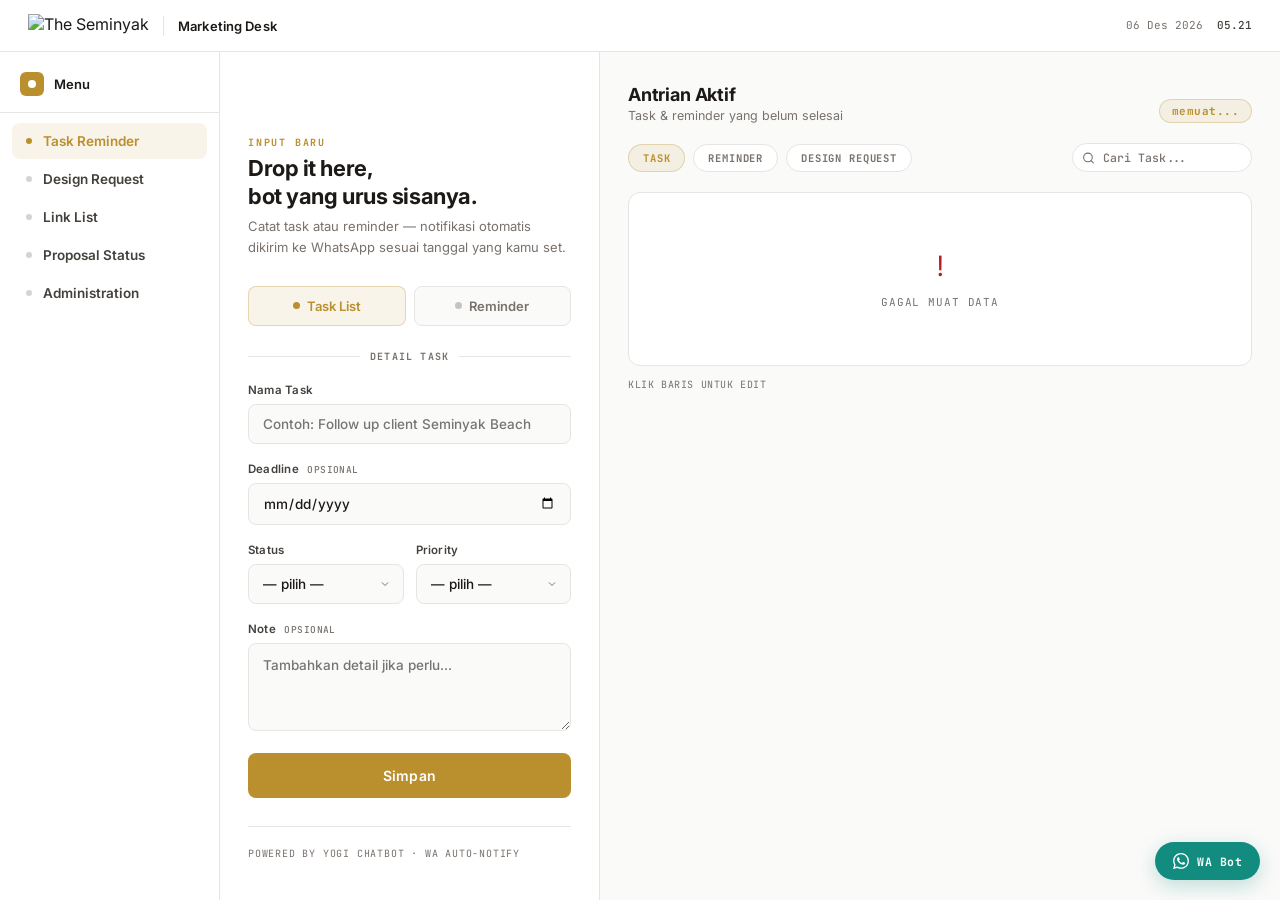
==== commit e2d8e534: "Update index.html" ====
--- a/index.html
+++ b/index.html
@@ -6,7 +6,7 @@
   <link rel="preconnect" href="https://fonts.googleapis.com">
   <link href="https://fonts.googleapis.com/css2?family=Inter:wght@400;500;600;700&display=swap" rel="stylesheet">
   <link href="https://fonts.googleapis.com/css2?family=JetBrains+Mono:wght@400;500;700&display=swap" rel="stylesheet">
-  <link rel="stylesheet" href="sidebar.css">
+  <link rel="stylesheet" href="styles.css">
 
   <style>
     :root {
--- a/styles.css
+++ b/styles.css
@@ -0,0 +1,417 @@
+:root {
+  --bg: #fafaf9;
+  --surface: #ffffff;
+  --ink: #1c1917;
+  --ink-2: #44403c;
+  --muted: #78716c;
+  --line: #e7e5e4;
+  --line-2: #d6d3d1;
+
+  --gold: #BA8F2E;
+  --gold-hover: #9c7726;
+  --gold-dim: rgba(186,143,46,0.10);
+  --gold-border: rgba(186,143,46,0.30);
+
+  --ok: #15803d;
+  --ok-bg: #f0fdf4;
+  --warn: #b45309;
+  --warn-bg: #fffbeb;
+  --urgent: #b91c1c;
+  --urgent-bg: #fef2f2;
+  --info-bg: #f5f5f4;
+}
+
+*, *::before, *::after { margin:0; padding:0; box-sizing:border-box; }
+
+html, body {
+  min-height: 100vh;
+  background: var(--bg);
+  color: var(--ink);
+  font-family: 'Inter', sans-serif;
+  -webkit-font-smoothing: antialiased;
+  overflow-x: hidden;
+  max-width: 100%;
+}
+
+/* ─── NAV BAR ─── */
+.topbar {
+  height: 52px;
+  border-bottom: 1px solid var(--line);
+  background: var(--surface);
+  display: flex;
+  align-items: center;
+  padding: 0 28px;
+  gap: 14px;
+  position: sticky;
+  top: 0;
+  z-index: 100;
+}
+
+.brand-mark { width: 28px; height: 28px; border-radius: 6px; background: var(--gold); display: flex; align-items: center; justify-content: center; }
+.brand-mark svg { width: 14px; height: 14px; fill: #fff; }
+.topbar-logo { height: 24px; object-fit: contain; }
+.topbar-div { width: 1px; height: 20px; background: var(--line); }
+.topbar-title { font-size: 13px; font-weight: 600; color: var(--ink); letter-spacing: .01em; }
+.topbar-clock { margin-left: auto; font-family: 'JetBrains Mono', monospace; font-size: 11px; color: var(--muted); line-height: 1.4; text-align: right; }
+.topbar-clock b { color: var(--ink-2); font-weight: 500; }
+
+/* ─── LAYOUT ─── */
+.body-wrap { display: grid; grid-template-columns: 380px 1fr; min-height: calc(100vh - 52px); max-width: 100%; }
+
+/* ─── LEFT PANEL ─── */
+.left-panel { border-right: 1px solid var(--line); background: var(--surface); display: flex; flex-direction: column; }
+.left-inner { padding: 32px 28px 40px; position: sticky; top: 52px; max-height: calc(100vh - 52px); overflow-y: auto; }
+
+.panel-eyebrow { font-family: 'JetBrains Mono', monospace; font-size: 10px; font-weight: 700; letter-spacing: .18em; text-transform: uppercase; color: var(--gold); margin-bottom: 6px; }
+.panel-heading { font-size: 22px; font-weight: 700; color: var(--ink); line-height: 1.25; letter-spacing: -.02em; margin-bottom: 6px; }
+.panel-sub { font-size: 13px; color: var(--muted); line-height: 1.6; margin-bottom: 28px; }
+
+/* Type toggle */
+.type-row { display: grid; grid-template-columns: 1fr 1fr; gap: 8px; margin-bottom: 24px; }
+.type-row input { display: none; }
+.type-label { display: flex; align-items: center; justify-content: center; gap: 7px; padding: 11px 14px; border-radius: 8px; border: 1px solid var(--line); background: var(--bg); color: var(--muted); font-size: 13px; font-weight: 600; cursor: pointer; transition: .18s ease; user-select: none; }
+.type-label .t-dot { width: 7px; height: 7px; border-radius: 50%; background: currentColor; opacity: .4; transition: .18s ease; }
+.type-row input:checked + .type-label { border-color: var(--gold-border); color: var(--gold); background: var(--gold-dim); }
+.type-row input:checked + .type-label .t-dot { opacity: 1; }
+
+.divider { display: flex; align-items: center; gap: 10px; margin-bottom: 20px; }
+.divider-line { flex: 1; height: 1px; background: var(--line); }
+.divider-label { font-family: 'JetBrains Mono', monospace; font-size: 10px; font-weight: 700; letter-spacing: .12em; text-transform: uppercase; color: var(--muted); }
+
+/* Fields */
+.field { margin-bottom: 18px; }
+.field-row { display: grid; grid-template-columns: 1fr 1fr; gap: 12px; }
+.field > label, .field-row .field > label { display: block; font-size: 11.5px; font-weight: 600; color: var(--ink-2); letter-spacing: .02em; margin-bottom: 7px; }
+.opt-tag { font-family: 'JetBrains Mono', monospace; font-size: 9.5px; font-weight: 500; color: var(--muted); letter-spacing: .05em; text-transform: uppercase; margin-left: 5px; }
+
+input[type=text], input[type=date], select, textarea { width: 100%; background: var(--bg); border: 1px solid var(--line); border-radius: 8px; padding: 11px 14px; font-size: 13.5px; font-family: 'Inter', sans-serif; font-weight: 500; color: var(--ink); outline: none; transition: border-color .15s, box-shadow .15s; }
+input[type=text]:focus, input[type=date]:focus, select:focus, textarea:focus { border-color: var(--gold); box-shadow: 0 0 0 3px var(--gold-dim); background: var(--surface); }
+
+select { appearance: none; -webkit-appearance: none; background-image: url("data:image/svg+xml,%3Csvg xmlns='http://www.w3.org/2000/svg' width='12' height='12' viewBox='0 0 24 24' fill='none' stroke='%2378716c' stroke-width='2'%3E%3Cpolyline points='6 9 12 15 18 9'/%3E%3C/svg%3E"); background-repeat: no-repeat; background-position: right 12px center; padding-right: 34px; cursor: pointer; }
+textarea { min-height: 88px; resize: vertical; line-height: 1.55; }
+.hidden { display: none !important; }
+
+/* Submit button */
+.btn-primary { width: 100%; margin-top: 8px; padding: 14px 20px; background: var(--gold); color: #fff; border: none; border-radius: 8px; font-family: 'Inter', sans-serif; font-size: 14px; font-weight: 600; cursor: pointer; display: flex; align-items: center; justify-content: center; gap: 9px; transition: background .18s, transform .1s; letter-spacing: .01em; }
+.btn-primary:hover { background: var(--gold-hover); }
+.btn-primary:active { transform: scale(.99); }
+.btn-primary:disabled { opacity: .65; cursor: not-allowed; transform: none; }
+
+.spinner-sm { width: 15px; height: 15px; border: 2px solid rgba(255,255,255,.35); border-top-color: #fff; border-radius: 50%; animation: spin .7s linear infinite; flex-shrink: 0; }
+@keyframes spin { to { transform: rotate(360deg); } }
+
+.footer-note { margin-top: 28px; padding-top: 20px; border-top: 1px solid var(--line); font-family: 'JetBrains Mono', monospace; font-size: 10px; letter-spacing: .08em; color: var(--muted); text-transform: uppercase; }
+
+/* ─── RIGHT PANEL ─── */
+.right-panel { padding: 32px 28px 60px; max-width: 100%; overflow-x: hidden; }
+.board-header { display: flex; align-items: flex-end; justify-content: space-between; margin-bottom: 20px; gap: 12px; }
+.board-title-wrap h2 { font-size: 18px; font-weight: 700; color: var(--ink); letter-spacing: -.01em; }
+.board-title-wrap .board-sub { font-size: 12.5px; color: var(--muted); margin-top: 3px; }
+.count-badge { font-family: 'JetBrains Mono', monospace; font-size: 11px; font-weight: 700; color: var(--gold); background: var(--gold-dim); border: 1px solid var(--gold-border); border-radius: 20px; padding: 4px 12px; letter-spacing: .04em; }
+
+/* Filter bar */
+.filter-bar { display: flex; align-items: center; gap: 8px; margin-bottom: 20px; }
+.search-wrap { position: relative; flex: 0 0 180px; }
+.search-wrap svg { position: absolute; left: 10px; top: 50%; transform: translateY(-50%); width: 13px; height: 13px; color: var(--muted); pointer-events: none; }
+#searchInput { width: 100%; background: var(--surface); border: 1px solid var(--line); border-radius: 20px; padding: 6px 30px 6px 30px; font-size: 11.5px; font-family: 'JetBrains Mono', monospace; font-weight: 500; color: var(--ink); outline: none; transition: border-color .15s, box-shadow .15s, width .2s; }
+#searchInput::placeholder { color: var(--muted); }
+#searchInput:focus { border-color: var(--gold); box-shadow: 0 0 0 3px var(--gold-dim); }
+.search-clear { position: absolute; right: 8px; top: 50%; transform: translateY(-50%); width: 16px; height: 16px; border-radius: 50%; background: var(--line); border: none; color: var(--muted); font-size: 11px; line-height: 1; cursor: pointer; display: none; align-items: center; justify-content: center; transition: background .15s; }
+.search-clear:hover { background: var(--line-2); color: var(--ink); }
+.search-clear.visible { display: flex; }
+
+.chips { display: flex; gap: 8px; flex: 1; flex-wrap: wrap; }
+.chip { font-family: 'JetBrains Mono', monospace; font-size: 10.5px; font-weight: 700; letter-spacing: .08em; text-transform: uppercase; padding: 6px 14px; border-radius: 20px; border: 1px solid var(--line); background: var(--surface); color: var(--muted); cursor: pointer; transition: .15s ease; user-select: none; }
+.chip:hover { border-color: var(--line-2); color: var(--ink-2); }
+.chip.active { background: var(--gold-dim); color: var(--gold); border-color: var(--gold-border); }
+
+.board { background: var(--surface); border: 1px solid var(--line); border-radius: 12px; overflow: hidden; max-width: 100%; }
+.state-box { padding: 56px 24px; text-align: center; }
+.state-icon { font-size: 28px; margin-bottom: 12px; opacity: .35; }
+.state-label { font-family: 'JetBrains Mono', monospace; font-size: 11px; letter-spacing: .08em; text-transform: uppercase; color: var(--muted); }
+.state-spinner { width: 26px; height: 26px; border: 2px solid var(--line); border-top-color: var(--gold); border-radius: 50%; margin: 0 auto 14px; animation: spin .8s linear infinite; }
+.state-error { color: var(--urgent); } .state-error .state-icon { opacity: 1; }
+
+/* Task rows */
+.task-row { display: flex; align-items: flex-start; gap: 0; padding: 0; border-bottom: 1px solid var(--line); cursor: pointer; transition: background .15s; }
+.task-row:last-child { border-bottom: none; }
+.task-row:hover { background: var(--bg); }
+.row-accent { width: 3px; align-self: stretch; flex-shrink: 0; border-radius: 0; background: transparent; transition: background .15s; }
+.task-row:hover .row-accent, .task-row[data-type="Reminder"] .row-accent { background: var(--gold); }
+.task-row[data-type="Task List"] .row-accent { background: var(--line-2); }
+
+.row-inner { flex: 1; min-width: 0; padding: 16px 18px 16px 16px; }
+.row-top { display: flex; align-items: flex-start; gap: 10px; margin-bottom: 10px; }
+.row-type-dot { width: 8px; height: 8px; border-radius: 50%; background: var(--line-2); flex-shrink: 0; margin-top: 5px; }
+[data-type="Reminder"] .row-type-dot { background: var(--gold); }
+.row-title { font-size: 14px; font-weight: 600; color: var(--ink); line-height: 1.4; word-break: break-word; }
+
+.row-pills { display: flex; flex-wrap: wrap; gap: 5px; margin-bottom: 10px; }
+.pill { display: inline-flex; align-items: center; font-family: 'JetBrains Mono', monospace; font-size: 10px; font-weight: 600; letter-spacing: .04em; text-transform: uppercase; padding: 3px 9px; border-radius: 4px; white-space: nowrap; }
+.pill-date { background: var(--info-bg); color: var(--muted); border: 1px solid var(--line); }
+.pill-not-started { background: var(--info-bg); color: #57534e; }
+.pill-in-progress { background: var(--gold-dim); color: var(--gold); border: 1px solid var(--gold-border); }
+.pill-low { background: var(--ok-bg); color: var(--ok); }
+.pill-medium { background: var(--warn-bg); color: var(--warn); }
+.pill-urgent { background: var(--urgent-bg); color: var(--urgent); }
+
+.row-note { font-size: 12.5px; color: var(--muted); line-height: 1.55; background: var(--bg); padding: 9px 12px; border-left: 2px solid var(--line); border-radius: 0 5px 5px 0; margin-bottom: 10px; word-break: break-word; }
+.row-actions { display: flex; gap: 6px; justify-content: flex-end; }
+.btn-sm { font-family: 'JetBrains Mono', monospace; font-size: 10px; font-weight: 700; letter-spacing: .06em; text-transform: uppercase; padding: 5px 12px; border-radius: 5px; border: 1px solid var(--line); background: var(--surface); color: var(--muted); cursor: pointer; transition: .15s ease; }
+.btn-sm:hover { border-color: var(--ink); color: var(--ink); }
+.btn-sm.edit:hover { border-color: var(--gold); color: var(--gold); background: var(--gold-dim); }
+.btn-sm.done:hover { border-color: var(--ok); color: var(--ok); background: var(--ok-bg); }
+
+/* ─── TOAST / MODAL ─── */
+.toast { position: fixed; left: 50%; bottom: 28px; transform: translateX(-50%) translateY(12px); padding: 11px 20px 11px 16px; border-radius: 8px; font-size: 13px; font-weight: 500; display: flex; align-items: center; gap: 10px; opacity: 0; visibility: hidden; transition: .25s cubic-bezier(.34,1.56,.64,1); z-index: 10000; max-width: min(92vw, 380px); box-shadow: 0 4px 20px rgba(0,0,0,.12); }
+.toast.show { opacity: 1; visibility: visible; transform: translateX(-50%) translateY(0); }
+.toast-ok { background: #052e16; color: #bbf7d0; }
+.toast-err { background: #450a0a; color: #fecaca; }
+.toast-icon { font-size: 16px; flex-shrink: 0; }
+
+.overlay { position: fixed; inset: 0; background: rgba(28,25,23,.45); backdrop-filter: blur(3px); display: flex; align-items: center; justify-content: center; opacity: 0; visibility: hidden; transition: .2s ease; z-index: 9000; padding: 20px; }
+.overlay.show { opacity: 1; visibility: visible; }
+
+.modal-card { width: min(92vw, 440px); max-height: 90vh; overflow-y: auto; background: var(--surface); border: 1px solid var(--line); border-radius: 14px; padding: 26px 24px 24px; box-shadow: 0 20px 40px rgba(0,0,0,.15); transform: translateY(10px) scale(.97); animation: popIn .22s cubic-bezier(.34,1.56,.64,1) forwards; }
+@keyframes popIn { to { transform: translateY(0) scale(1); } }
+.modal-head { display: flex; align-items: flex-start; justify-content: space-between; margin-bottom: 22px; gap: 16px; }
+.modal-head h3 { font-size: 16px; font-weight: 700; color: var(--ink); }
+.close-btn { width: 28px; height: 28px; border-radius: 6px; border: 1px solid var(--line); background: var(--bg); color: var(--muted); font-size: 16px; line-height: 1; cursor: pointer; display: flex; align-items: center; justify-content: center; transition: .15s ease; flex-shrink:0; }
+.close-btn:hover { color: var(--ink); border-color: var(--ink-2); }
+.modal-actions { display: flex; gap: 10px; margin-top: 20px; }
+.btn-secondary { flex: 1; padding: 12px 16px; border: 1px solid var(--line); border-radius: 8px; background: var(--surface); color: var(--ink-2); font-family: 'Inter', sans-serif; font-size: 13.5px; font-weight: 600; cursor: pointer; transition: .15s ease; text-align: center; }
+.btn-secondary:hover { background: var(--bg); border-color: var(--line-2); }
+.modal-actions .btn-primary { flex: 2; margin-top: 0; }
+
+/* ─── CALENDAR / WRAPPERS ─── */
+.calendar-wrap, .design-req-wrap { display: none; }
+.calendar-wrap.show, .design-req-wrap.show { display: block; }
+.board-list-wrap { display: block; }
+.board-list-wrap.hide { display: none; }
+
+.cal-nav { display: flex; align-items: center; gap: 6px; margin-bottom: 14px; }
+.cal-nav-btn { width: 24px; height: 24px; border-radius: 5px; border: 1px solid var(--line); background: transparent; color: var(--muted); cursor: pointer; display: flex; align-items: center; justify-content: center; transition: .15s ease; flex-shrink: 0; }
+.cal-nav-btn:hover { border-color: var(--gold); color: var(--gold); }
+.cal-nav-btn svg { width: 11px; height: 11px; }
+.cal-month-label { font-family: 'Inter', sans-serif; font-size: 13.5px; font-weight: 700; color: var(--ink); letter-spacing: -.01em; }
+.cal-month-label span { font-family: 'JetBrains Mono', monospace; font-size: 10.5px; font-weight: 500; color: var(--muted); margin-left: 6px; }
+
+.cal-grid-wrap { background: var(--surface); border: 1px solid var(--line); border-radius: 12px; overflow: hidden; }
+.cal-dow { display: grid; grid-template-columns: repeat(7, 1fr); border-bottom: 1px solid var(--line); }
+.cal-dow-cell { padding: 8px 4px; text-align: center; font-family: 'JetBrains Mono', monospace; font-size: 9.5px; font-weight: 700; letter-spacing: .08em; text-transform: uppercase; color: var(--muted); }
+.cal-days { display: grid; grid-template-columns: repeat(7, 1fr); }
+.cal-cell { min-height: 88px; border-right: 1px solid var(--line); border-bottom: 1px solid var(--line); padding: 7px 6px 6px; cursor: pointer; transition: background .12s; position: relative; vertical-align: top; }
+.cal-cell:nth-child(7n) { border-right: none; }
+.cal-cell:hover { background: var(--bg); }
+.cal-cell.other-month { background: #fafaf9; } .cal-cell.other-month .cal-day-num { color: var(--line-2); }
+.cal-cell.today .cal-day-num { background: var(--gold); color: #fff; border-radius: 50%; width: 22px; height: 22px; display: flex; align-items: center; justify-content: center; }
+.cal-cell.selected { background: var(--gold-dim); } .cal-cell.selected .cal-day-num { color: var(--gold); }
+.cal-day-num { font-family: 'JetBrains Mono', monospace; font-size: 11px; font-weight: 700; color: var(--ink-2); margin-bottom: 4px; width: 22px; height: 22px; display: flex; align-items: center; justify-content: center; }
+.cal-events { display: flex; flex-direction: column; gap: 2px; }
+.cal-event { display: flex; align-items: center; gap: 4px; font-size: 10px; font-family: 'Inter', sans-serif; font-weight: 600; line-height: 1.3; padding: 2px 5px; border-radius: 3px; white-space: nowrap; overflow: hidden; text-overflow: ellipsis; }
+.cal-event.type-task { background: var(--info-bg); color: var(--ink-2); }
+.cal-event.type-reminder { background: var(--gold-dim); color: var(--gold); }
+.cal-event-dot { width: 5px; height: 5px; border-radius: 50%; flex-shrink: 0; }
+.type-task .cal-event-dot { background: var(--muted); } .type-reminder .cal-event-dot { background: var(--gold); }
+.cal-event-more { font-family: 'JetBrains Mono', monospace; font-size: 9px; font-weight: 700; color: var(--muted); padding: 1px 5px; letter-spacing: .04em; }
+
+.cal-detail { margin-top: 12px; background: var(--surface); border: 1px solid var(--line); border-radius: 10px; overflow: hidden; display: none; }
+.cal-detail.show { display: block; }
+.cal-detail-head { padding: 12px 16px; border-bottom: 1px solid var(--line); display: flex; align-items: center; justify-content: space-between; }
+.cal-detail-head h4 { font-size: 13px; font-weight: 700; color: var(--ink); }
+.cal-detail-close { width: 24px; height: 24px; border-radius: 5px; border: 1px solid var(--line); background: var(--bg); color: var(--muted); font-size: 14px; cursor: pointer; display: flex; align-items: center; justify-content: center; transition: .15s ease; }
+.cal-detail-close:hover { color: var(--ink); border-color: var(--ink); }
+.cal-detail-list { padding: 8px 0; }
+
+/* ─── DESIGN REQUEST VIEW & TABLE ─── */
+.stats-strip { display: flex; gap: 8px; margin-bottom: 16px; flex-wrap: wrap; }
+.stat-pill { background: var(--surface); border: 1px solid var(--line); padding: 8px 14px; border-radius: 8px; display: flex; align-items: center; gap: 8px; flex: 1; min-width: 100px; }
+.stat-num { font-weight: 700; font-family: 'JetBrains Mono', monospace; font-size: 14px; color: var(--ink); }
+.stat-label { font-size: 11px; font-weight: 600; text-transform: uppercase; letter-spacing: .05em; color: var(--muted); }
+
+.table-wrapper { width: 100%; overflow-x: auto; max-width: 100%; }
+.req-table { width: 100%; border-collapse: collapse; text-align: left; font-size: 13px; }
+.req-table th { padding: 12px 16px; border-bottom: 1px solid var(--line); font-size: 10.5px; font-weight: 700; color: var(--muted); text-transform: uppercase; letter-spacing: .05em; white-space: nowrap; }
+.req-table td { padding: 14px 16px; border-bottom: 1px solid var(--line); color: var(--ink-2); vertical-align: middle; }
+.req-table tr:last-child td { border-bottom: none; }
+.req-table tbody tr { transition: background .12s; cursor: pointer; }
+.req-table tbody tr:hover { background: var(--bg); }
+
+/* Grid untuk modal detail request */
+.req-detail-grid { display: grid; grid-template-columns: 1fr 1fr; gap: 16px; }
+.req-field { display: flex; flex-direction: column; gap: 4px; }
+.req-field span { font-family: 'JetBrains Mono', monospace; font-size: 10px; font-weight: 700; letter-spacing: .08em; text-transform: uppercase; color: var(--muted); }
+.req-field strong { font-size: 13.5px; font-weight: 500; color: var(--ink); }
+
+/* WA float */
+.wa-float { position: fixed; right: 20px; bottom: 20px; z-index: 8000; background: #128C7E; color: #fff; text-decoration: none; padding: 11px 18px; border-radius: 999px; display: flex; align-items: center; gap: 8px; font-family: 'JetBrains Mono', monospace; font-size: 11.5px; font-weight: 700; letter-spacing: .04em; box-shadow: 0 6px 20px rgba(18,140,126,.25); transition: .18s ease; }
+.wa-float:hover { transform: translateY(-2px); box-shadow: 0 10px 24px rgba(18,140,126,.3); }
+
+/* ─── RESPONSIVE ─── */
+@media (max-width: 860px) {
+  .body-wrap { grid-template-columns: 1fr; }
+  .left-panel { border-right: none; border-bottom: 1px solid var(--line); }
+  .left-inner { position: static; max-height: none; }
+  .right-panel { padding: 24px 18px 80px; }
+  .req-detail-grid { grid-template-columns: 1fr; }
+}
+
+.agenda-wrap { display: none; background: var(--surface); border: 1px solid var(--line); border-radius: 12px; overflow: hidden; }
+.agenda-empty { padding: 40px 20px; text-align: center; font-family: 'JetBrains Mono', monospace; font-size: 11px; letter-spacing: .08em; text-transform: uppercase; color: var(--muted); }
+.agenda-row { display: flex; align-items: flex-start; gap: 14px; padding: 14px 16px; border-bottom: 1px solid var(--line); cursor: pointer; transition: background .12s; }
+.agenda-row:last-child { border-bottom: none; }
+.agenda-row:hover { background: var(--bg); }
+.agenda-date { flex-shrink: 0; width: 42px; text-align: center; }
+.agenda-day-num { font-family: 'JetBrains Mono', monospace; font-size: 20px; font-weight: 700; color: var(--ink); line-height: 1; }
+.agenda-day-name { font-family: 'JetBrains Mono', monospace; font-size: 9px; font-weight: 700; letter-spacing: .1em; text-transform: uppercase; color: var(--muted); margin-top: 3px; }
+.agenda-date.is-today .agenda-day-num { color: var(--gold); }
+.agenda-items { flex: 1; min-width: 0; display: flex; flex-direction: column; gap: 5px; padding-top: 2px; }
+.agenda-item { display: flex; align-items: center; gap: 7px; font-size: 13px; font-weight: 600; color: var(--ink); line-height: 1.35; }
+.agenda-dot { width: 7px; height: 7px; border-radius: 50%; background: var(--gold); flex-shrink: 0; }
+
+@media (max-width: 520px) {
+  .topbar { padding: 0 16px; }
+  .left-inner { padding: 24px 18px 32px; }
+  .field-row { grid-template-columns: 1fr; }
+  .panel-heading { font-size: 19px; }
+  .board-header { flex-direction: column; align-items: flex-start; }
+  .cal-grid-wrap { display: none; }
+  .agenda-wrap { display: block; }
+  .stat-pill { min-width: 100%; }
+}
+
+/* ─── MOBILE: DESIGN REQUEST AS CARDS (FIX: tabel melebar ke samping) ─── */
+@media (max-width: 700px) {
+  .table-wrapper { overflow-x: visible; }
+
+  .req-table thead { display: none; }
+  .req-table, .req-table tbody, .req-table tr, .req-table td { display: block; width: 100%; }
+
+  .req-table tr {
+    border-bottom: 1px solid var(--line);
+    padding: 14px 16px;
+  }
+  .req-table tr:last-child { border-bottom: none; }
+
+  .req-table td {
+    padding: 3px 0;
+    border-bottom: none;
+    white-space: normal;
+    word-break: break-word;
+  }
+
+  /* Label di depan tiap kolom, dari data-label yang akan ditambahkan di JS */
+  .req-table td[data-label]::before {
+    content: attr(data-label);
+    display: block;
+    font-family: 'JetBrains Mono', monospace;
+    font-size: 9.5px;
+    font-weight: 700;
+    letter-spacing: .06em;
+    text-transform: uppercase;
+    color: var(--muted);
+    margin-top: 8px;
+    margin-bottom: 2px;
+  }
+  .req-table td[data-label]:first-child::before { margin-top: 0; }
+
+  .req-table td:last-child {
+    text-align: left;
+    margin-top: 6px;
+  }
+  .req-table td:last-child::before { content: none; }
+}
+
+/* ─── SIDEBAR NAV (kompatibel dengan topbar fixed + body-wrap) ─── */
+:root { --sidebar-w: 220px; }
+
+.sidebar {
+  width: var(--sidebar-w);
+  flex-shrink: 0;
+  background: var(--surface);
+  border-right: 1px solid var(--line);
+  position: fixed;
+  top: var(--topbar-h, 52px);
+  left: 0;
+  height: calc(100vh - var(--topbar-h, 52px));
+  overflow-y: auto;
+  padding: 20px 0;
+  z-index: 150;
+  transition: transform .22s ease;
+}
+
+.sidebar-brand {
+  display: flex;
+  align-items: center;
+  gap: 10px;
+  padding: 0 20px 16px;
+  margin-bottom: 10px;
+  border-bottom: 1px solid var(--line);
+}
+.sidebar-brand .brand-mark {
+  width: 24px; height: 24px; border-radius: 6px;
+  background: var(--gold); display: flex; align-items: center; justify-content: center;
+}
+.sidebar-brand .brand-mark svg { width: 12px; height: 12px; fill: #fff; }
+
+.sidebar-menu-btn {
+  display: none;
+  width: 32px;
+  height: 32px;
+  border-radius: 7px;
+  border: 1px solid var(--line);
+  background: var(--bg);
+  align-items: center;
+  justify-content: center;
+  cursor: pointer;
+  flex-shrink: 0;
+}
+.sidebar-menu-btn svg { width: 15px; height: 15px; stroke: var(--ink); }
+
+.sidebar-nav { display: flex; flex-direction: column; gap: 2px; padding: 0 12px; }
+
+.sidebar-link {
+  display: flex;
+  align-items: center;
+  gap: 11px;
+  padding: 10px 14px;
+  border-radius: 8px;
+  font-size: 13.5px;
+  font-weight: 600;
+  color: var(--ink-2);
+  text-decoration: none;
+  transition: background .15s, color .15s;
+}
+.sidebar-link:hover { background: var(--bg); color: var(--ink); }
+
+.sidebar-link .link-dot {
+  width: 6px;
+  height: 6px;
+  border-radius: 50%;
+  background: var(--line-2);
+  flex-shrink: 0;
+  transition: background .15s;
+}
+
+.sidebar-link.active { background: var(--gold-dim); color: var(--gold); }
+.sidebar-link.active .link-dot { background: var(--gold); }
+
+.sidebar-overlay {
+  display: none;
+  position: fixed;
+  inset: 0;
+  top: var(--topbar-h, 52px);
+  background: rgba(28,25,23,.4);
+  z-index: 140;
+}
+.sidebar-overlay.show { display: block; }
+
+/* Konten utama digeser ke kanan sejauh lebar sidebar */
+.body-wrap { margin-left: var(--sidebar-w); }
+
+@media (max-width: 860px) {
+  .sidebar { transform: translateX(-100%); box-shadow: 0 0 30px rgba(0,0,0,.15); }
+  .sidebar.open { transform: translateX(0); }
+  .sidebar-menu-btn { display: flex; }
+  .body-wrap { margin-left: 0; }
+}
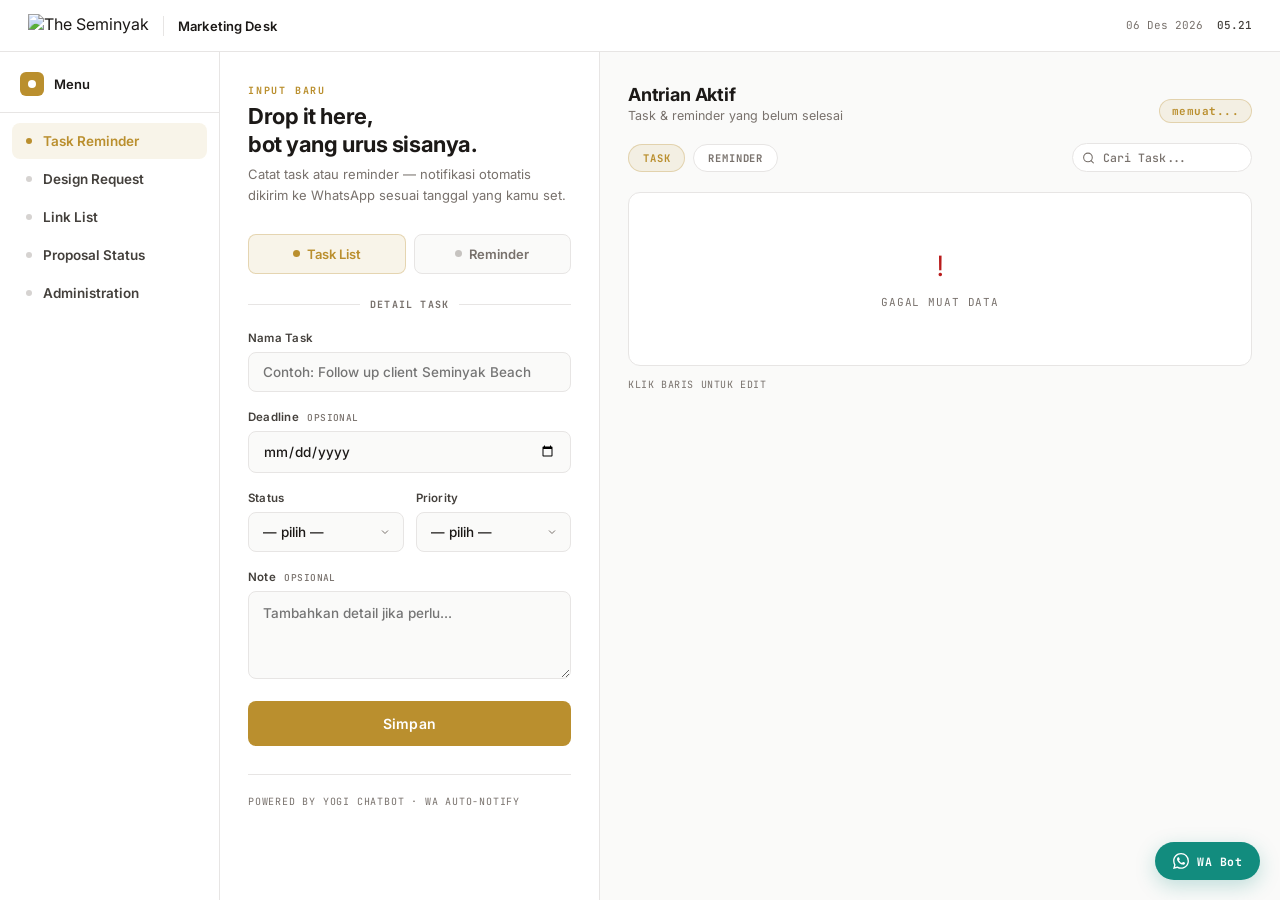
==== commit fdc25c7b: "Update index.html remove design" ====
--- a/index.html
+++ b/index.html
@@ -7,327 +7,6 @@
   <link href="https://fonts.googleapis.com/css2?family=Inter:wght@400;500;600;700&display=swap" rel="stylesheet">
   <link href="https://fonts.googleapis.com/css2?family=JetBrains+Mono:wght@400;500;700&display=swap" rel="stylesheet">
   <link rel="stylesheet" href="styles.css">
-
-  <style>
-    :root {
-      --bg: #fafaf9;
-      --surface: #ffffff;
-      --ink: #1c1917;
-      --ink-2: #44403c;
-      --muted: #78716c;
-      --line: #e7e5e4;
-      --line-2: #d6d3d1;
-      --gold: #BA8F2E;
-      --gold-hover: #9c7726;
-      --gold-dim: rgba(186,143,46,0.10);
-      --gold-border: rgba(186,143,46,0.30);
-      --ok: #15803d;
-      --ok-bg: #f0fdf4;
-      --warn: #b45309;
-      --warn-bg: #fffbeb;
-      --urgent: #b91c1c;
-      --urgent-bg: #fef2f2;
-      --info-bg: #f5f5f4;
-      --topbar-h: 52px;
-    }
-
-    *, *::before, *::after { margin: 0; padding: 0; box-sizing: border-box; }
-
-    html, body {
-      height: 100%;
-      background: var(--bg);
-      color: var(--ink);
-      font-family: 'Inter', sans-serif;
-      -webkit-font-smoothing: antialiased;
-      overflow: hidden; /* body tidak scroll — masing-masing panel yang scroll */
-    }
-
-    /* ─── TOPBAR ─── */
-    .topbar {
-      height: var(--topbar-h);
-      border-bottom: 1px solid var(--line);
-      background: var(--surface);
-      display: flex;
-      align-items: center;
-      padding: 0 28px;
-      gap: 14px;
-      position: fixed;
-      top: 0; left: 0; right: 0;
-      z-index: 200;
-    }
-    .topbar-logo { height: 24px; object-fit: contain; }
-    .topbar-div { width: 1px; height: 20px; background: var(--line); }
-    .topbar-title { font-size: 13px; font-weight: 600; color: var(--ink); letter-spacing: .01em; }
-    .topbar-clock { margin-left: auto; font-family: 'JetBrains Mono', monospace; font-size: 11px; color: var(--muted); line-height: 1.4; text-align: right; }
-    .topbar-clock b { color: var(--ink-2); font-weight: 500; }
-
-    /* ─── LAYOUT ─── */
-    .body-wrap {
-      display: grid;
-      grid-template-columns: 380px 1fr;
-      height: calc(100vh - var(--topbar-h));
-      margin-top: var(--topbar-h);
-      overflow: hidden; /* clip kedua panel */
-    }
-
-    /* ─── LEFT PANEL — sticky, scrollable sendiri ─── */
-    .left-panel {
-      border-right: 1px solid var(--line);
-      background: var(--surface);
-      height: 100%;          /* isi tinggi body-wrap */
-      overflow-y: auto;      /* scroll sendiri kalau konten lebih panjang */
-      overflow-x: hidden;
-    }
-    .left-inner {
-      padding: 32px 28px 40px;
-    }
-
-    /* ─── RIGHT PANEL — scrollable ─── */
-    .right-panel {
-      height: 100%;
-      overflow-y: auto;
-      overflow-x: hidden;
-      padding: 32px 28px 80px;
-    }
-
-    /* ─── LEFT PANEL CONTENT ─── */
-    .panel-eyebrow { font-family: 'JetBrains Mono', monospace; font-size: 10px; font-weight: 700; letter-spacing: .18em; text-transform: uppercase; color: var(--gold); margin-bottom: 6px; }
-    .panel-heading { font-size: 22px; font-weight: 700; color: var(--ink); line-height: 1.25; letter-spacing: -.02em; margin-bottom: 6px; }
-    .panel-sub { font-size: 13px; color: var(--muted); line-height: 1.6; margin-bottom: 28px; }
-
-    .type-row { display: grid; grid-template-columns: 1fr 1fr; gap: 8px; margin-bottom: 24px; }
-    .type-row input { display: none; }
-    .type-label { display: flex; align-items: center; justify-content: center; gap: 7px; padding: 11px 14px; border-radius: 8px; border: 1px solid var(--line); background: var(--bg); color: var(--muted); font-size: 13px; font-weight: 600; cursor: pointer; transition: .18s ease; user-select: none; }
-    .type-label .t-dot { width: 7px; height: 7px; border-radius: 50%; background: currentColor; opacity: .4; transition: .18s ease; }
-    .type-row input:checked + .type-label { border-color: var(--gold-border); color: var(--gold); background: var(--gold-dim); }
-    .type-row input:checked + .type-label .t-dot { opacity: 1; }
-
-    .divider { display: flex; align-items: center; gap: 10px; margin-bottom: 20px; }
-    .divider-line { flex: 1; height: 1px; background: var(--line); }
-    .divider-label { font-family: 'JetBrains Mono', monospace; font-size: 10px; font-weight: 700; letter-spacing: .12em; text-transform: uppercase; color: var(--muted); }
-
-    .field { margin-bottom: 18px; }
-    .field-row { display: grid; grid-template-columns: 1fr 1fr; gap: 12px; }
-    .field > label, .field-row .field > label { display: block; font-size: 11.5px; font-weight: 600; color: var(--ink-2); letter-spacing: .02em; margin-bottom: 7px; }
-    .opt-tag { font-family: 'JetBrains Mono', monospace; font-size: 9.5px; font-weight: 500; color: var(--muted); letter-spacing: .05em; text-transform: uppercase; margin-left: 5px; }
-
-    input[type=text], input[type=date], select, textarea { width: 100%; background: var(--bg); border: 1px solid var(--line); border-radius: 8px; padding: 11px 14px; font-size: 13.5px; font-family: 'Inter', sans-serif; font-weight: 500; color: var(--ink); outline: none; transition: border-color .15s, box-shadow .15s; }
-    input[type=text]:focus, input[type=date]:focus, select:focus, textarea:focus { border-color: var(--gold); box-shadow: 0 0 0 3px var(--gold-dim); background: var(--surface); }
-    select { appearance: none; -webkit-appearance: none; background-image: url("data:image/svg+xml,%3Csvg xmlns='http://www.w3.org/2000/svg' width='12' height='12' viewBox='0 0 24 24' fill='none' stroke='%2378716c' stroke-width='2'%3E%3Cpolyline points='6 9 12 15 18 9'/%3E%3C/svg%3E"); background-repeat: no-repeat; background-position: right 12px center; padding-right: 34px; cursor: pointer; }
-    textarea { min-height: 88px; resize: vertical; line-height: 1.55; }
-    .hidden { display: none !important; }
-
-    .btn-primary { width: 100%; margin-top: 8px; padding: 14px 20px; background: var(--gold); color: #fff; border: none; border-radius: 8px; font-family: 'Inter', sans-serif; font-size: 14px; font-weight: 600; cursor: pointer; display: flex; align-items: center; justify-content: center; gap: 9px; transition: background .18s, transform .1s; letter-spacing: .01em; }
-    .btn-primary:hover { background: var(--gold-hover); }
-    .btn-primary:active { transform: scale(.99); }
-    .btn-primary:disabled { opacity: .65; cursor: not-allowed; transform: none; }
-
-    .spinner-sm { width: 15px; height: 15px; border: 2px solid rgba(255,255,255,.35); border-top-color: #fff; border-radius: 50%; animation: spin .7s linear infinite; flex-shrink: 0; }
-    @keyframes spin { to { transform: rotate(360deg); } }
-
-    .footer-note { margin-top: 28px; padding-top: 20px; border-top: 1px solid var(--line); font-family: 'JetBrains Mono', monospace; font-size: 10px; letter-spacing: .08em; color: var(--muted); text-transform: uppercase; }
-
-    /* ─── RIGHT PANEL CONTENT ─── */
-    .board-header { display: flex; align-items: flex-end; justify-content: space-between; margin-bottom: 20px; gap: 12px; }
-    .board-title-wrap h2 { font-size: 18px; font-weight: 700; color: var(--ink); letter-spacing: -.01em; }
-    .board-title-wrap .board-sub { font-size: 12.5px; color: var(--muted); margin-top: 3px; }
-    .count-badge { font-family: 'JetBrains Mono', monospace; font-size: 11px; font-weight: 700; color: var(--gold); background: var(--gold-dim); border: 1px solid var(--gold-border); border-radius: 20px; padding: 4px 12px; letter-spacing: .04em; }
-
-    .filter-bar { display: flex; align-items: center; gap: 8px; margin-bottom: 20px; }
-    .search-wrap { position: relative; flex: 0 0 180px; }
-    .search-wrap svg { position: absolute; left: 10px; top: 50%; transform: translateY(-50%); width: 13px; height: 13px; color: var(--muted); pointer-events: none; }
-    #searchInput { width: 100%; background: var(--surface); border: 1px solid var(--line); border-radius: 20px; padding: 6px 30px 6px 30px; font-size: 11.5px; font-family: 'JetBrains Mono', monospace; font-weight: 500; color: var(--ink); outline: none; transition: border-color .15s, box-shadow .15s; }
-    #searchInput::placeholder { color: var(--muted); }
-    #searchInput:focus { border-color: var(--gold); box-shadow: 0 0 0 3px var(--gold-dim); }
-    .search-clear { position: absolute; right: 8px; top: 50%; transform: translateY(-50%); width: 16px; height: 16px; border-radius: 50%; background: var(--line); border: none; color: var(--muted); font-size: 11px; line-height: 1; cursor: pointer; display: none; align-items: center; justify-content: center; transition: background .15s; }
-    .search-clear:hover { background: var(--line-2); color: var(--ink); }
-    .search-clear.visible { display: flex; }
-
-    .chips { display: flex; gap: 8px; flex: 1; flex-wrap: wrap; }
-    .chip { font-family: 'JetBrains Mono', monospace; font-size: 10.5px; font-weight: 700; letter-spacing: .08em; text-transform: uppercase; padding: 6px 14px; border-radius: 20px; border: 1px solid var(--line); background: var(--surface); color: var(--muted); cursor: pointer; transition: .15s ease; user-select: none; }
-    .chip:hover { border-color: var(--line-2); color: var(--ink-2); }
-    .chip.active { background: var(--gold-dim); color: var(--gold); border-color: var(--gold-border); }
-
-    .board { background: var(--surface); border: 1px solid var(--line); border-radius: 12px; overflow: hidden; }
-    .state-box { padding: 56px 24px; text-align: center; }
-    .state-icon { font-size: 28px; margin-bottom: 12px; opacity: .35; }
-    .state-label { font-family: 'JetBrains Mono', monospace; font-size: 11px; letter-spacing: .08em; text-transform: uppercase; color: var(--muted); }
-    .state-spinner { width: 26px; height: 26px; border: 2px solid var(--line); border-top-color: var(--gold); border-radius: 50%; margin: 0 auto 14px; animation: spin .8s linear infinite; }
-    .state-error .state-icon { opacity: 1; color: var(--urgent); }
-
-    /* Task rows */
-    .task-row { display: flex; align-items: flex-start; border-bottom: 1px solid var(--line); cursor: pointer; transition: background .15s; }
-    .task-row:last-child { border-bottom: none; }
-    .task-row:hover { background: var(--bg); }
-    .row-accent { width: 3px; align-self: stretch; flex-shrink: 0; background: transparent; transition: background .15s; }
-    .task-row[data-type="Task List"] .row-accent { background: var(--line-2); }
-    .task-row:hover .row-accent, .task-row[data-type="Reminder"] .row-accent { background: var(--gold); }
-    .row-inner { flex: 1; min-width: 0; padding: 16px 18px 16px 16px; }
-    .row-top { display: flex; align-items: flex-start; gap: 10px; margin-bottom: 10px; }
-    .row-type-dot { width: 8px; height: 8px; border-radius: 50%; background: var(--line-2); flex-shrink: 0; margin-top: 5px; }
-    [data-type="Reminder"] .row-type-dot { background: var(--gold); }
-    .row-title { font-size: 14px; font-weight: 600; color: var(--ink); line-height: 1.4; word-break: break-word; }
-    .row-pills { display: flex; flex-wrap: wrap; gap: 5px; margin-bottom: 10px; }
-    .pill { display: inline-flex; align-items: center; font-family: 'JetBrains Mono', monospace; font-size: 10px; font-weight: 600; letter-spacing: .04em; text-transform: uppercase; padding: 3px 9px; border-radius: 4px; white-space: nowrap; }
-    .pill-date { background: var(--info-bg); color: var(--muted); border: 1px solid var(--line); }
-    .pill-not-started { background: var(--info-bg); color: #57534e; }
-    .pill-in-progress { background: var(--gold-dim); color: var(--gold); border: 1px solid var(--gold-border); }
-    .pill-low { background: var(--ok-bg); color: var(--ok); }
-    .pill-medium { background: var(--warn-bg); color: var(--warn); }
-    .pill-urgent { background: var(--urgent-bg); color: var(--urgent); }
-    .row-note { font-size: 12.5px; color: var(--muted); line-height: 1.55; background: var(--bg); padding: 9px 12px; border-left: 2px solid var(--line); border-radius: 0 5px 5px 0; margin-bottom: 10px; word-break: break-word; }
-    .row-actions { display: flex; gap: 6px; justify-content: flex-end; }
-    .btn-sm { font-family: 'JetBrains Mono', monospace; font-size: 10px; font-weight: 700; letter-spacing: .06em; text-transform: uppercase; padding: 5px 12px; border-radius: 5px; border: 1px solid var(--line); background: var(--surface); color: var(--muted); cursor: pointer; transition: .15s ease; }
-    .btn-sm:hover { border-color: var(--ink); color: var(--ink); }
-    .btn-sm.edit:hover { border-color: var(--gold); color: var(--gold); background: var(--gold-dim); }
-    .btn-sm.done:hover { border-color: var(--ok); color: var(--ok); background: var(--ok-bg); }
-
-    /* Toast & Modal */
-    .toast { position: fixed; left: 50%; bottom: 28px; transform: translateX(-50%) translateY(12px); padding: 11px 20px 11px 16px; border-radius: 8px; font-size: 13px; font-weight: 500; display: flex; align-items: center; gap: 10px; opacity: 0; visibility: hidden; transition: .25s cubic-bezier(.34,1.56,.64,1); z-index: 10000; max-width: min(92vw, 380px); box-shadow: 0 4px 20px rgba(0,0,0,.12); }
-    .toast.show { opacity: 1; visibility: visible; transform: translateX(-50%) translateY(0); }
-    .toast-ok { background: #052e16; color: #bbf7d0; }
-    .toast-err { background: #450a0a; color: #fecaca; }
-    .toast-icon { font-size: 16px; flex-shrink: 0; }
-
-    .overlay { position: fixed; inset: 0; background: rgba(28,25,23,.45); backdrop-filter: blur(3px); display: flex; align-items: center; justify-content: center; opacity: 0; visibility: hidden; transition: .2s ease; z-index: 9000; padding: 20px; }
-    .overlay.show { opacity: 1; visibility: visible; }
-    .modal-card { width: min(92vw, 440px); max-height: 90vh; overflow-y: auto; background: var(--surface); border: 1px solid var(--line); border-radius: 14px; padding: 26px 24px 24px; box-shadow: 0 20px 40px rgba(0,0,0,.15); transform: translateY(10px) scale(.97); animation: popIn .22s cubic-bezier(.34,1.56,.64,1) forwards; }
-    @keyframes popIn { to { transform: translateY(0) scale(1); } }
-    .modal-head { display: flex; align-items: flex-start; justify-content: space-between; margin-bottom: 22px; gap: 16px; }
-    .modal-head h3 { font-size: 16px; font-weight: 700; color: var(--ink); }
-    .close-btn { width: 28px; height: 28px; border-radius: 6px; border: 1px solid var(--line); background: var(--bg); color: var(--muted); font-size: 16px; line-height: 1; cursor: pointer; display: flex; align-items: center; justify-content: center; transition: .15s ease; flex-shrink: 0; }
-    .close-btn:hover { color: var(--ink); border-color: var(--ink-2); }
-    .modal-actions { display: flex; gap: 10px; margin-top: 20px; }
-    .btn-secondary { flex: 1; padding: 12px 16px; border: 1px solid var(--line); border-radius: 8px; background: var(--surface); color: var(--ink-2); font-family: 'Inter', sans-serif; font-size: 13.5px; font-weight: 600; cursor: pointer; transition: .15s ease; text-align: center; }
-    .btn-secondary:hover { background: var(--bg); border-color: var(--line-2); }
-    .modal-actions .btn-primary { flex: 2; margin-top: 0; }
-
-    /* Calendar */
-    .calendar-wrap, .design-req-wrap { display: none; }
-    .calendar-wrap.show, .design-req-wrap.show { display: block; }
-    .board-list-wrap { display: block; }
-    .board-list-wrap.hide { display: none; }
-    .cal-nav { display: flex; align-items: center; gap: 6px; margin-bottom: 14px; }
-    .cal-nav-btn { width: 24px; height: 24px; border-radius: 5px; border: 1px solid var(--line); background: transparent; color: var(--muted); cursor: pointer; display: flex; align-items: center; justify-content: center; transition: .15s ease; flex-shrink: 0; }
-    .cal-nav-btn:hover { border-color: var(--gold); color: var(--gold); }
-    .cal-nav-btn svg { width: 11px; height: 11px; }
-    .cal-month-label { font-size: 13.5px; font-weight: 700; color: var(--ink); letter-spacing: -.01em; }
-    .cal-month-label span { font-family: 'JetBrains Mono', monospace; font-size: 10.5px; font-weight: 500; color: var(--muted); margin-left: 6px; }
-    .cal-grid-wrap { background: var(--surface); border: 1px solid var(--line); border-radius: 12px; overflow: hidden; }
-    .cal-dow { display: grid; grid-template-columns: repeat(7, 1fr); border-bottom: 1px solid var(--line); }
-    .cal-dow-cell { padding: 8px 4px; text-align: center; font-family: 'JetBrains Mono', monospace; font-size: 9.5px; font-weight: 700; letter-spacing: .08em; text-transform: uppercase; color: var(--muted); }
-    .cal-days { display: grid; grid-template-columns: repeat(7, 1fr); }
-    .cal-cell { min-height: 88px; border-right: 1px solid var(--line); border-bottom: 1px solid var(--line); padding: 7px 6px 6px; cursor: pointer; transition: background .12s; }
-    .cal-cell:nth-child(7n) { border-right: none; }
-    .cal-cell:hover { background: var(--bg); }
-    .cal-cell.other-month { background: #fafaf9; }
-    .cal-cell.other-month .cal-day-num { color: var(--line-2); }
-    .cal-cell.today .cal-day-num { background: var(--gold); color: #fff; border-radius: 50%; width: 22px; height: 22px; display: flex; align-items: center; justify-content: center; }
-    .cal-cell.selected { background: var(--gold-dim); }
-    .cal-cell.selected .cal-day-num { color: var(--gold); }
-    .cal-day-num { font-family: 'JetBrains Mono', monospace; font-size: 11px; font-weight: 700; color: var(--ink-2); margin-bottom: 4px; width: 22px; height: 22px; display: flex; align-items: center; justify-content: center; }
-    .cal-events { display: flex; flex-direction: column; gap: 2px; }
-    .cal-event { display: flex; align-items: center; gap: 4px; font-size: 10px; font-weight: 600; line-height: 1.3; padding: 2px 5px; border-radius: 3px; white-space: nowrap; overflow: hidden; text-overflow: ellipsis; }
-    .cal-event.type-task { background: var(--info-bg); color: var(--ink-2); }
-    .cal-event.type-reminder { background: var(--gold-dim); color: var(--gold); }
-    .cal-event-dot { width: 5px; height: 5px; border-radius: 50%; flex-shrink: 0; }
-    .type-task .cal-event-dot { background: var(--muted); }
-    .type-reminder .cal-event-dot { background: var(--gold); }
-    .cal-event-more { font-family: 'JetBrains Mono', monospace; font-size: 9px; font-weight: 700; color: var(--muted); padding: 1px 5px; letter-spacing: .04em; }
-    .cal-detail { margin-top: 12px; background: var(--surface); border: 1px solid var(--line); border-radius: 10px; overflow: hidden; display: none; }
-    .cal-detail.show { display: block; }
-    .cal-detail-head { padding: 12px 16px; border-bottom: 1px solid var(--line); display: flex; align-items: center; justify-content: space-between; }
-    .cal-detail-head h4 { font-size: 13px; font-weight: 700; color: var(--ink); }
-    .cal-detail-close { width: 24px; height: 24px; border-radius: 5px; border: 1px solid var(--line); background: var(--bg); color: var(--muted); font-size: 14px; cursor: pointer; display: flex; align-items: center; justify-content: center; transition: .15s ease; }
-    .cal-detail-close:hover { color: var(--ink); border-color: var(--ink); }
-    .cal-detail-list { padding: 8px 0; }
-
-    /* Design Request */
-    .stats-strip { display: flex; gap: 8px; margin-bottom: 16px; flex-wrap: wrap; }
-    .stat-pill { background: var(--surface); border: 1px solid var(--line); padding: 8px 14px; border-radius: 8px; display: flex; align-items: center; gap: 8px; flex: 1; min-width: 100px; }
-    .stat-num { font-weight: 700; font-family: 'JetBrains Mono', monospace; font-size: 14px; color: var(--ink); }
-    .stat-label { font-size: 11px; font-weight: 600; text-transform: uppercase; letter-spacing: .05em; color: var(--muted); }
-    .table-wrapper { width: 100%; overflow-x: auto; }
-    .req-table { width: 100%; border-collapse: collapse; text-align: left; font-size: 13px; }
-    .req-table th { padding: 12px 16px; border-bottom: 1px solid var(--line); font-size: 10.5px; font-weight: 700; color: var(--muted); text-transform: uppercase; letter-spacing: .05em; white-space: nowrap; }
-    .req-table td { padding: 14px 16px; border-bottom: 1px solid var(--line); color: var(--ink-2); vertical-align: middle; }
-    .req-table tr:last-child td { border-bottom: none; }
-    .req-table tbody tr { transition: background .12s; cursor: pointer; }
-    .req-table tbody tr:hover { background: var(--bg); }
-    .req-detail-grid { display: grid; grid-template-columns: 1fr 1fr; gap: 16px; }
-    .req-field { display: flex; flex-direction: column; gap: 4px; }
-    .req-field span { font-family: 'JetBrains Mono', monospace; font-size: 10px; font-weight: 700; letter-spacing: .08em; text-transform: uppercase; color: var(--muted); }
-    .req-field strong { font-size: 13.5px; font-weight: 500; color: var(--ink); }
-
-    /* Multiple file links */
-    .req-file-list { display: flex; flex-direction: column; gap: 6px; }
-    .req-file-list .btn-secondary { text-decoration: none; display: inline-flex; align-items: center; gap: 6px; flex: unset; width: fit-content; padding: 8px 14px; font-size: 12px; }
-
-    /* WA Float */
-    .wa-float { position: fixed; right: 20px; bottom: 20px; z-index: 8000; background: #128C7E; color: #fff; text-decoration: none; padding: 11px 18px; border-radius: 999px; display: flex; align-items: center; gap: 8px; font-family: 'JetBrains Mono', monospace; font-size: 11.5px; font-weight: 700; letter-spacing: .04em; box-shadow: 0 6px 20px rgba(18,140,126,.25); transition: .18s ease; }
-    .wa-float:hover { transform: translateY(-2px); box-shadow: 0 10px 24px rgba(18,140,126,.3); }
-
-    /* Agenda */
-    .agenda-wrap { display: none; background: var(--surface); border: 1px solid var(--line); border-radius: 12px; overflow: hidden; }
-    .agenda-empty { padding: 40px 20px; text-align: center; font-family: 'JetBrains Mono', monospace; font-size: 11px; letter-spacing: .08em; text-transform: uppercase; color: var(--muted); }
-    .agenda-row { display: flex; align-items: flex-start; gap: 14px; padding: 14px 16px; border-bottom: 1px solid var(--line); cursor: pointer; transition: background .12s; }
-    .agenda-row:last-child { border-bottom: none; }
-    .agenda-row:hover { background: var(--bg); }
-    .agenda-date { flex-shrink: 0; width: 42px; text-align: center; }
-    .agenda-day-num { font-family: 'JetBrains Mono', monospace; font-size: 20px; font-weight: 700; color: var(--ink); line-height: 1; }
-    .agenda-day-name { font-family: 'JetBrains Mono', monospace; font-size: 9px; font-weight: 700; letter-spacing: .1em; text-transform: uppercase; color: var(--muted); margin-top: 3px; }
-    .agenda-date.is-today .agenda-day-num { color: var(--gold); }
-    .agenda-items { flex: 1; min-width: 0; display: flex; flex-direction: column; gap: 5px; padding-top: 2px; }
-    .agenda-item { display: flex; align-items: center; gap: 7px; font-size: 13px; font-weight: 600; color: var(--ink); line-height: 1.35; }
-    .agenda-dot { width: 7px; height: 7px; border-radius: 50%; background: var(--gold); flex-shrink: 0; }
-
-    /* ─── RESPONSIVE ─── */
-    @media (max-width: 860px) {
-      html, body { overflow: auto; }
-      .body-wrap {
-        grid-template-columns: 1fr;
-        height: auto;
-        overflow: visible;
-        margin-top: var(--topbar-h);
-      }
-      .left-panel {
-        height: auto;
-        overflow: visible;
-        border-right: none;
-        border-bottom: 1px solid var(--line);
-      }
-      .right-panel {
-        height: auto;
-        overflow: visible;
-        padding: 24px 18px 80px;
-      }
-      .req-detail-grid { grid-template-columns: 1fr; }
-    }
-
-    @media (max-width: 520px) {
-      .topbar { padding: 0 16px; }
-      .left-inner { padding: 24px 18px 32px; }
-      .field-row { grid-template-columns: 1fr; }
-      .panel-heading { font-size: 19px; }
-      .board-header { flex-direction: column; align-items: flex-start; }
-      .cal-grid-wrap { display: none; }
-      .agenda-wrap { display: block; }
-      .stat-pill { min-width: 100%; }
-    }
-
-    @media (max-width: 700px) {
-      .table-wrapper { overflow-x: visible; }
-      .req-table thead { display: none; }
-      .req-table, .req-table tbody, .req-table tr, .req-table td { display: block; width: 100%; }
-      .req-table tr { border-bottom: 1px solid var(--line); padding: 14px 16px; }
-      .req-table tr:last-child { border-bottom: none; }
-      .req-table td { padding: 3px 0; border-bottom: none; white-space: normal; word-break: break-word; }
-      .req-table td[data-label]::before { content: attr(data-label); display: block; font-family: 'JetBrains Mono', monospace; font-size: 9.5px; font-weight: 700; letter-spacing: .06em; text-transform: uppercase; color: var(--muted); margin-top: 8px; margin-bottom: 2px; }
-      .req-table td[data-label]:first-child::before { margin-top: 0; }
-      .req-table td:last-child { text-align: left; margin-top: 6px; }
-      .req-table td:last-child::before { content: none; }
-    }
-  </style>
 </head>
 
 <body data-active-page="task">
@@ -346,8 +25,6 @@
   <div class="sidebar-overlay" id="sidebarOverlay"></div>
 
   <div class="body-wrap">
-
-    <!-- ══ LEFT PANEL ══ -->
     <div class="left-panel">
       <div class="left-inner">
         <div class="panel-eyebrow">Input Baru</div>
@@ -422,7 +99,6 @@
       </div>
     </div>
 
-    <!-- ══ RIGHT PANEL ══ -->
     <div class="right-panel">
       <div class="board-header">
         <div class="board-title-wrap">
@@ -436,7 +112,6 @@
         <div class="chips" id="chipBar">
           <div class="chip active" data-filter="Task List">Task</div>
           <div class="chip" data-filter="Reminder">Reminder</div>
-          <div class="chip" data-filter="Design Request">Design Request</div>
         </div>
         <div class="search-wrap" id="searchWrapBox">
           <svg viewBox="0 0 24 24" fill="none" stroke="currentColor" stroke-width="2" stroke-linecap="round" stroke-linejoin="round" aria-hidden="true">
@@ -485,42 +160,20 @@
         </div>
       </div>
 
-      <div class="design-req-wrap hide" id="designReqWrap">
-        <div class="stats-strip" id="reqStatsStrip"></div>
-        <div class="board">
-          <div class="table-wrapper">
-            <table class="req-table">
-              <thead>
-                <tr>
-                  <th>Requester</th><th>Dept</th><th>Submitted</th><th>Deadline</th><th>Status</th>
-                  <th style="text-align:right;">Action</th>
-                </tr>
-              </thead>
-              <tbody id="reqTableBody">
-                <tr><td colspan="6" class="state-box"><div class="state-spinner"></div><div class="state-label">Memuat requests...</div></td></tr>
-              </tbody>
-            </table>
-          </div>
-        </div>
-      </div>
-
       <div style="margin-top:12px; font-family:'JetBrains Mono',monospace; font-size:10px; letter-spacing:.06em; text-transform:uppercase; color:var(--muted);">
         Klik baris untuk edit
       </div>
     </div>
   </div>
 
-  <!-- WA Float -->
   <a class="wa-float" href="https://wa.me/6281776452000" target="_blank" rel="noopener">
     <svg width="16" height="16" viewBox="0 0 24 24" fill="currentColor" style="flex-shrink:0" aria-hidden="true"><path d="M17.472 14.382c-.297-.149-1.758-.867-2.03-.967-.273-.099-.471-.148-.67.15-.197.297-.767.966-.94 1.164-.173.199-.347.223-.644.075-.297-.15-1.255-.463-2.39-1.475-.883-.788-1.48-1.761-1.653-2.059-.173-.297-.018-.458.13-.606.134-.133.298-.347.446-.52.149-.174.198-.298.298-.497.099-.198.05-.371-.025-.52-.075-.149-.669-1.612-.916-2.207-.242-.579-.487-.5-.669-.51-.173-.008-.371-.01-.57-.01-.198 0-.52.074-.792.372-.272.297-1.04 1.016-1.04 2.479 0 1.462 1.065 2.875 1.213 3.074.149.198 2.096 3.2 5.077 4.487.709.306 1.262.489 1.694.625.712.227 1.36.195 1.871.118.571-.085 1.758-.719 2.006-1.413.248-.694.248-1.289.173-1.413-.074-.124-.272-.198-.57-.347m-5.421 7.403h-.004a9.87 9.87 0 01-5.031-1.378l-.361-.214-3.741.982.998-3.648-.235-.374a9.86 9.86 0 01-1.51-5.26c.001-5.45 4.436-9.884 9.888-9.884 2.64 0 5.122 1.03 6.988 2.898a9.825 9.825 0 012.893 6.994c-.003 5.45-4.437 9.884-9.885 9.884m8.413-18.297A11.815 11.815 0 0012.05 0C5.495 0 .16 5.335.157 11.892c0 2.096.547 4.142 1.588 5.945L.057 24l6.305-1.654a11.882 11.882 0 005.683 1.448h.005c6.554 0 11.89-5.335 11.893-11.893a11.821 11.821 0 00-3.48-8.413z"/></svg>
     WA Bot
   </a>
 
-  <!-- Toasts -->
   <div id="toastOk" class="toast toast-ok"><span class="toast-icon">✓</span><span id="toastOkMsg">Berhasil disimpan</span></div>
   <div id="toastErr" class="toast toast-err"><span class="toast-icon">✕</span><span id="toastErrMsg">Terjadi kesalahan</span></div>
 
-  <!-- Edit Modal -->
   <div id="editOverlay" class="overlay">
     <div class="modal-card">
       <div class="modal-head">
@@ -557,59 +210,8 @@
     </div>
   </div>
 
-  <!-- Design Request Modal -->
-  <div id="reqModalOverlay" class="overlay">
-    <div class="modal-card" style="width:min(92vw,560px);">
-      <div class="modal-head" style="margin-bottom:16px;">
-        <div>
-          <h3 id="reqModalName" style="font-size:16px;margin-bottom:4px;">—</h3>
-          <div id="reqModalMeta" style="font-size:12px;color:var(--muted);font-family:'Inter',sans-serif;">—</div>
-        </div>
-        <button type="button" class="close-btn" id="reqModalClose">&times;</button>
-      </div>
-      <div class="req-detail-grid">
-        <div class="req-field"><span>Email</span><strong id="reqModalEmail">—</strong></div>
-        <div class="req-field"><span>Department</span><strong id="reqModalDept">—</strong></div>
-        <div class="req-field"><span>Submitted</span><strong id="reqModalSub">—</strong></div>
-        <div class="req-field"><span>Deadline</span><strong id="reqModalDead">—</strong></div>
-      </div>
-      <div class="req-field" style="margin-top:16px;">
-        <span>Design Brief &amp; Notes</span>
-        <div id="reqModalNotes" style="margin-top:6px;font-size:13.5px;color:var(--ink);line-height:1.6;background:var(--bg);padding:12px;border-radius:8px;border:1px solid var(--line);white-space:pre-wrap;">—</div>
-      </div>
-      <div class="req-field" id="reqModalFilesField" style="margin-top:16px;display:none;">
-        <span>Attached Files</span>
-        <div class="req-file-list" id="reqModalFileList" style="margin-top:6px;"></div>
-      </div>
-      <div class="modal-actions" style="margin-top:24px;border-top:1px solid var(--line);padding-top:20px;align-items:center;">
-        <span id="reqModalStatusBadge"></span>
-        <div style="flex:1"></div>
-        <button class="btn-primary" id="reqModalDoneBtn" style="flex:unset;width:auto;padding:8px 14px;font-size:12px;background:var(--ok);">Mark as Done</button>
-        <button class="btn-secondary" id="reqModalDeleteBtn" style="flex:unset;width:auto;padding:8px 14px;font-size:12px;color:var(--urgent);border-color:var(--urgent-bg);">Delete</button>
-      </div>
-    </div>
-  </div>
-
-  <!-- Confirm Delete Modal -->
-  <div id="confirmOverlay" class="overlay" style="z-index:9500;">
-    <div class="modal-card" style="width:min(90vw,340px);text-align:center;padding:30px 24px;">
-      <h3 style="margin-bottom:8px;">Hapus Request?</h3>
-      <p style="font-size:13px;color:var(--muted);margin-bottom:24px;line-height:1.5;">Tindakan ini akan menghapus data secara permanen dan tidak dapat dibatalkan.</p>
-      <div class="modal-actions">
-        <button class="btn-secondary" id="confirmCancelBtn">Batal</button>
-        <button class="btn-primary" id="confirmDeleteBtn" style="background:var(--urgent);">
-          <span id="confirmDeleteLabel">Ya, Hapus</span>
-        </button>
-      </div>
-    </div>
-  </div>
-
   <script>
-    // ══════════════════════════════════════════════════════════════════════
-    // CONFIG
-    // ══════════════════════════════════════════════════════════════════════
     const SCRIPT_URL = 'https://script.google.com/macros/s/AKfycby4nQtMFch9K-Pt4bsNKDeoaTxOtPKx12oNicJ55WHdsyRQH2wdNa0r0ftThDE4F9ligQ/exec';
-    const REQ_SCRIPT_URL = 'https://script.google.com/macros/s/AKfycbwJWrSQiv6gPa2Gax9rzXRBZn57uxjUTqjf1UvFNa-7wzGmlwfCJuZ8cuDtBk3X68navQ/exec';
 
     /* ─── Clock ─── */
     function tickClock() {
@@ -630,20 +232,12 @@
     function showOk(msg) { showToast('toastOk','toastOkMsg',msg,2800); }
     function showErr(msg) { showToast('toastErr','toastErrMsg',msg,3500); }
 
-    function esc(s) {
-      if (!s) return '';
-      return String(s).replace(/[&<>"']/g, c => ({'&':'&amp;','<':'&lt;','>':'&gt;','"':'&quot;',"'":'&#39;'}[c]));
-    }
+    function esc(s) { return !s ? '' : String(s).replace(/[&<>"']/g, c => ({'&':'&amp;','<':'&lt;','>':'&gt;','"':'&quot;',"'":'&#39;'}[c])); }
     function fmtDate(iso) {
       if (!iso) return '—';
       const d = new Date(iso);
       if (isNaN(d)) return iso;
       return d.toLocaleDateString('id-ID', { day:'2-digit', month:'short', year:'numeric' });
-    }
-    function getFileUrls(row) {
-      const raw = row['File URL'];
-      if (!raw) return [];
-      return String(raw).split('\n').map(s => s.trim()).filter(Boolean);
     }
 
     /* ─── Type toggle ─── */
@@ -705,10 +299,9 @@
     });
 
     /* ─── Global State ─── */
-    let allItems = [], reqData = [], activeFilter = 'Task List';
+    let allItems = [], activeFilter = 'Task List';
     const boardListWrap = document.getElementById('boardListWrap');
     const calendarWrap  = document.getElementById('calendarWrap');
-    const designReqWrap = document.getElementById('designReqWrap');
     const searchWrapBox = document.getElementById('searchWrapBox');
     const countLabel    = document.getElementById('countLabel');
     const boardSub      = document.getElementById('boardSubTitle');
@@ -719,33 +312,22 @@
       document.querySelectorAll('.chip').forEach(c => c.classList.remove('active'));
       chip.classList.add('active');
       activeFilter = chip.dataset.filter;
-      if (activeFilter === 'Design Request') switchToDesignReq();
-      else if (activeFilter === 'Reminder') switchToCal();
+      if (activeFilter === 'Reminder') switchToCal();
       else { switchToList(); renderList(); }
     });
 
     function switchToList() {
       boardListWrap.classList.remove('hide');
       calendarWrap.classList.remove('show');
-      designReqWrap.classList.remove('show');
       searchWrapBox.style.display = '';
       boardSub.textContent = 'Task yang belum selesai';
     }
     function switchToCal() {
       boardListWrap.classList.add('hide');
       calendarWrap.classList.add('show');
-      designReqWrap.classList.remove('show');
       searchWrapBox.style.display = 'none';
       boardSub.textContent = 'Jadwal reminder tersimpan';
       renderCalendar(); renderAgenda();
-    }
-    function switchToDesignReq() {
-      boardListWrap.classList.add('hide');
-      calendarWrap.classList.remove('show');
-      designReqWrap.classList.add('show');
-      searchWrapBox.style.display = 'none';
-      boardSub.textContent = 'Antrian Design Request tim kreatif';
-      if (reqData.length === 0) loadDesignRequests(); else renderReqTable();
     }
 
     /* ─── Task & Reminder Render ─── */
@@ -775,9 +357,8 @@
     }
 
     function renderList() {
-      if (activeFilter === 'Design Request') return;
       const q = (document.getElementById('searchInput').value||'').toLowerCase().trim();
-      let filtered = activeFilter==='all' ? allItems : allItems.filter(i => i.type===activeFilter);
+      let filtered = allItems.filter(i => i.type===activeFilter);
       if (q) filtered = filtered.filter(i => (i.taskName||'').toLowerCase().includes(q)||(i.note||'').toLowerCase().includes(q)||(i.status||'').toLowerCase().includes(q));
       if (activeFilter==='Task List') filtered = filtered.sort((a,b)=>(a.priority==='Urgent'?0:1)-(b.priority==='Urgent'?0:1));
       countLabel.textContent = filtered.length + ' item';
@@ -928,91 +509,6 @@
       });
     });
 
-    /* ─── Design Request ─── */
-    let reqActiveIndex=null;
-
-    function loadDesignRequests() {
-      const tbody=document.getElementById('reqTableBody');
-      tbody.innerHTML='<tr><td colspan="6" class="state-box"><div class="state-spinner"></div><div class="state-label">Memuat requests...</div></td></tr>';
-      fetch(`${REQ_SCRIPT_URL}?action=getRequests`)
-        .then(res=>res.json())
-        .then(data=>{reqData=data||[];renderReqTable();})
-        .catch(()=>{tbody.innerHTML='<tr><td colspan="6" class="state-box"><div class="state-icon">!</div><div class="state-label">Gagal terhubung ke database Request.</div></td></tr>';});
-    }
-
-    function renderReqTable() {
-      const tbody=document.getElementById('reqTableBody');
-      tbody.innerHTML='';
-      countLabel.textContent=reqData.length+' item';
-      const total=reqData.length, pending=reqData.filter(r=>r.Status==='Pending').length, done=reqData.filter(r=>r.Status==='Done').length;
-      document.getElementById('reqStatsStrip').innerHTML=`
-        <div class="stat-pill"><span class="stat-num">${total}</span><span class="stat-label">Total</span></div>
-        <div class="stat-pill"><span class="stat-num" style="color:var(--warn);">${pending}</span><span class="stat-label">Pending</span></div>
-        <div class="stat-pill"><span class="stat-num" style="color:var(--ok);">${done}</span><span class="stat-label">Done</span></div>`;
-      if(!reqData.length){tbody.innerHTML='<tr><td colspan="6" class="state-box"><div class="state-icon">◌</div><div class="state-label">Belum ada Design Request</div></td></tr>';return;}
-      reqData.forEach((row,idx)=>{
-        const isPending=row.Status==='Pending', overdue=isPending&&new Date(row.Deadline)<new Date();
-        const tr=document.createElement('tr');
-        tr.innerHTML=`
-          <td data-label="Requester"><div style="font-weight:600;color:var(--ink);margin-bottom:2px;">${esc(row.Name||'—')}</div><div style="font-size:11px;color:var(--muted);">${esc(row.Email||'')}</div></td>
-          <td data-label="Dept">${esc(row.Department||'—')}</td>
-          <td data-label="Submitted">${fmtDate(row['Date Submit'])}</td>
-          <td data-label="Deadline" style="${overdue?'color:var(--urgent);font-weight:600;':''}">${fmtDate(row.Deadline)}</td>
-          <td data-label="Status"><span class="pill ${isPending?'pill-medium':'pill-low'}">${esc(row.Status)}</span></td>
-          <td data-label="Action" style="text-align:right;"><button class="btn-sm" style="border:1px solid var(--line-2);" onclick="event.stopPropagation();openReqModal(${idx})">Lihat</button></td>`;
-        tr.addEventListener('click',()=>openReqModal(idx));
-        tbody.appendChild(tr);
-      });
-    }
-
-    const reqModalOverlay=document.getElementById('reqModalOverlay');
-    function openReqModal(idx) {
-      const row=reqData[idx];if(!row)return;
-      reqActiveIndex=idx;
-      const isPending=row.Status==='Pending';
-      document.getElementById('reqModalName').textContent=row.Name||'—';
-      document.getElementById('reqModalMeta').textContent=`${row.Department||'—'} · Diajukan ${fmtDate(row['Date Submit'])}`;
-      document.getElementById('reqModalEmail').textContent=row.Email||'—';
-      document.getElementById('reqModalDept').textContent=row.Department||'—';
-      document.getElementById('reqModalSub').textContent=fmtDate(row['Date Submit']);
-      document.getElementById('reqModalDead').textContent=fmtDate(row.Deadline);
-      document.getElementById('reqModalNotes').textContent=row.Notes||'—';
-      document.getElementById('reqModalStatusBadge').innerHTML=`<span class="pill ${isPending?'pill-medium':'pill-low'}">${esc(row.Status)}</span>`;
-      const fileUrls=getFileUrls(row), filesField=document.getElementById('reqModalFilesField'), fileListEl=document.getElementById('reqModalFileList');
-      if(fileUrls.length>0){
-        filesField.style.display='';
-        fileListEl.innerHTML=fileUrls.map((url,i)=>`<a class="btn-secondary" href="${url}" target="_blank" rel="noopener">${fileUrls.length>1?`Lihat File ${i+1}`:'Lihat File'}</a>`).join('');
-      } else { filesField.style.display='none'; fileListEl.innerHTML=''; }
-      document.getElementById('reqModalDoneBtn').style.display=isPending?'inline-block':'none';
-      reqModalOverlay.classList.add('show');
-    }
-    document.getElementById('reqModalClose').addEventListener('click',()=>reqModalOverlay.classList.remove('show'));
-    reqModalOverlay.addEventListener('click',e=>{if(e.target===reqModalOverlay)reqModalOverlay.classList.remove('show');});
-
-    document.getElementById('reqModalDoneBtn').addEventListener('click',()=>{
-      if(reqActiveIndex===null)return;
-      const btn=document.getElementById('reqModalDoneBtn');
-      btn.disabled=true; btn.textContent='Updating...';
-      fetch(`${REQ_SCRIPT_URL}?action=markDone&rowIndex=${reqActiveIndex}`)
-        .then(()=>{reqData[reqActiveIndex].Status='Done';renderReqTable();showOk('Request ditandai selesai');openReqModal(reqActiveIndex);})
-        .catch(()=>showErr('Gagal mengupdate request'))
-        .finally(()=>{btn.disabled=false;btn.textContent='Mark as Done';});
-    });
-
-    const confirmOverlay=document.getElementById('confirmOverlay');
-    document.getElementById('reqModalDeleteBtn').addEventListener('click',()=>confirmOverlay.classList.add('show'));
-    document.getElementById('confirmCancelBtn').addEventListener('click',()=>confirmOverlay.classList.remove('show'));
-    document.getElementById('confirmDeleteBtn').addEventListener('click',()=>{
-      if(reqActiveIndex===null)return;
-      const btn=document.getElementById('confirmDeleteBtn'),lbl=document.getElementById('confirmDeleteLabel');
-      btn.disabled=true; lbl.textContent='Menghapus...';
-      fetch(`${REQ_SCRIPT_URL}?action=deleteRequest&rowIndex=${reqActiveIndex}`)
-        .then(()=>{reqData.splice(reqActiveIndex,1);reqActiveIndex=null;renderReqTable();confirmOverlay.classList.remove('show');reqModalOverlay.classList.remove('show');showOk('Request berhasil dihapus');})
-        .catch(()=>showErr('Gagal menghapus request'))
-        .finally(()=>{btn.disabled=false;lbl.textContent='Ya, Hapus';});
-    });
-
-    // Init
     loadItems();
   </script>
 
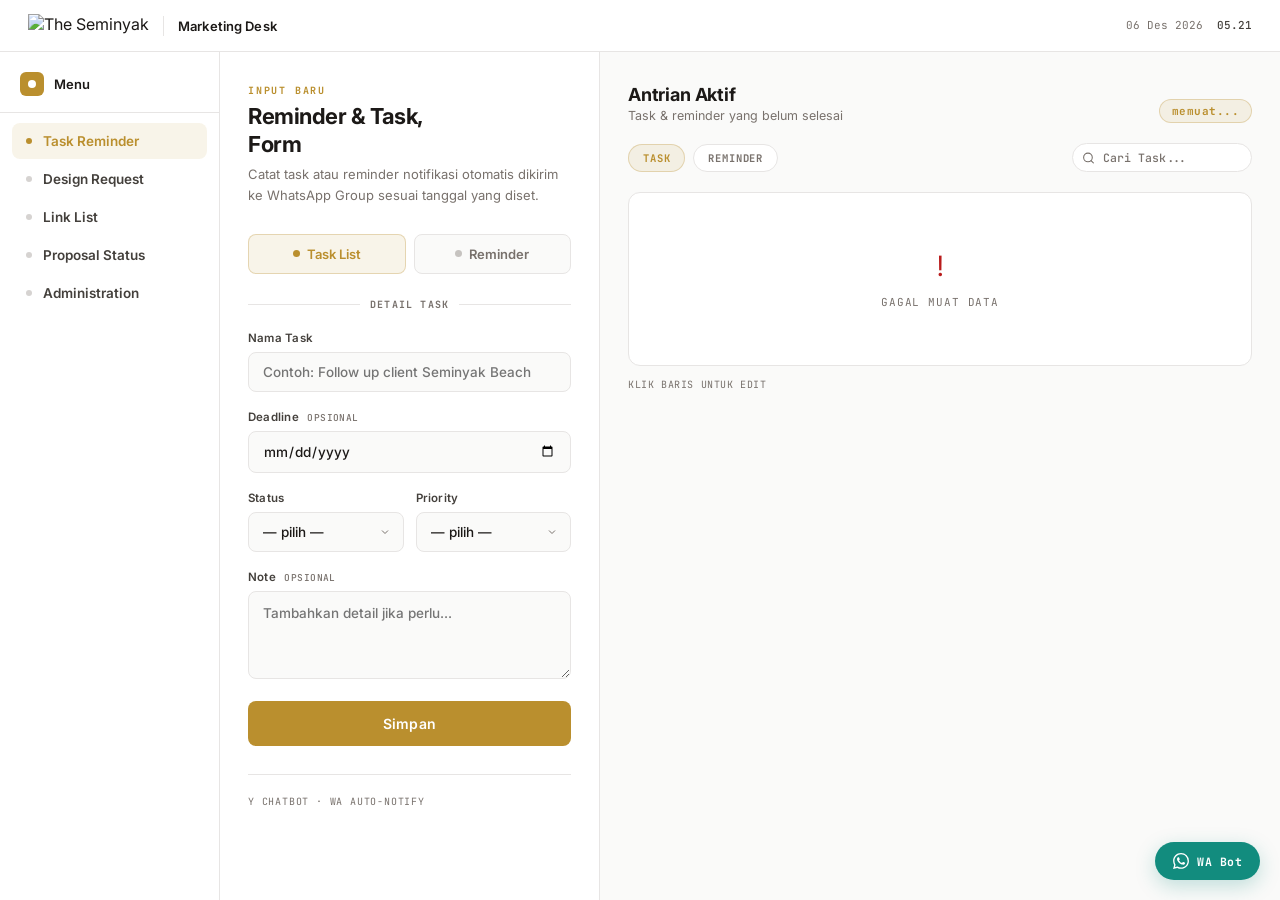
==== commit b0cd8bc4: "Update index.html" ====
--- a/index.html
+++ b/index.html
@@ -28,8 +28,8 @@
     <div class="left-panel">
       <div class="left-inner">
         <div class="panel-eyebrow">Input Baru</div>
-        <h1 class="panel-heading">Drop it here,<br>bot yang urus sisanya.</h1>
-        <p class="panel-sub">Catat task atau reminder — notifikasi otomatis dikirim ke WhatsApp sesuai tanggal yang kamu set.</p>
+        <h1 class="panel-heading">Reminder & Task,<br>Form</h1>
+        <p class="panel-sub">Catat task atau reminder notifikasi otomatis dikirim ke WhatsApp Group sesuai tanggal yang diset.</p>
 
         <form id="mainForm">
           <div class="type-row">
@@ -95,7 +95,7 @@
           </button>
         </form>
 
-        <div class="footer-note">Powered by Yogi Chatbot · WA Auto-Notify</div>
+        <div class="footer-note">Y Chatbot · WA Auto-Notify</div>
       </div>
     </div>
 
